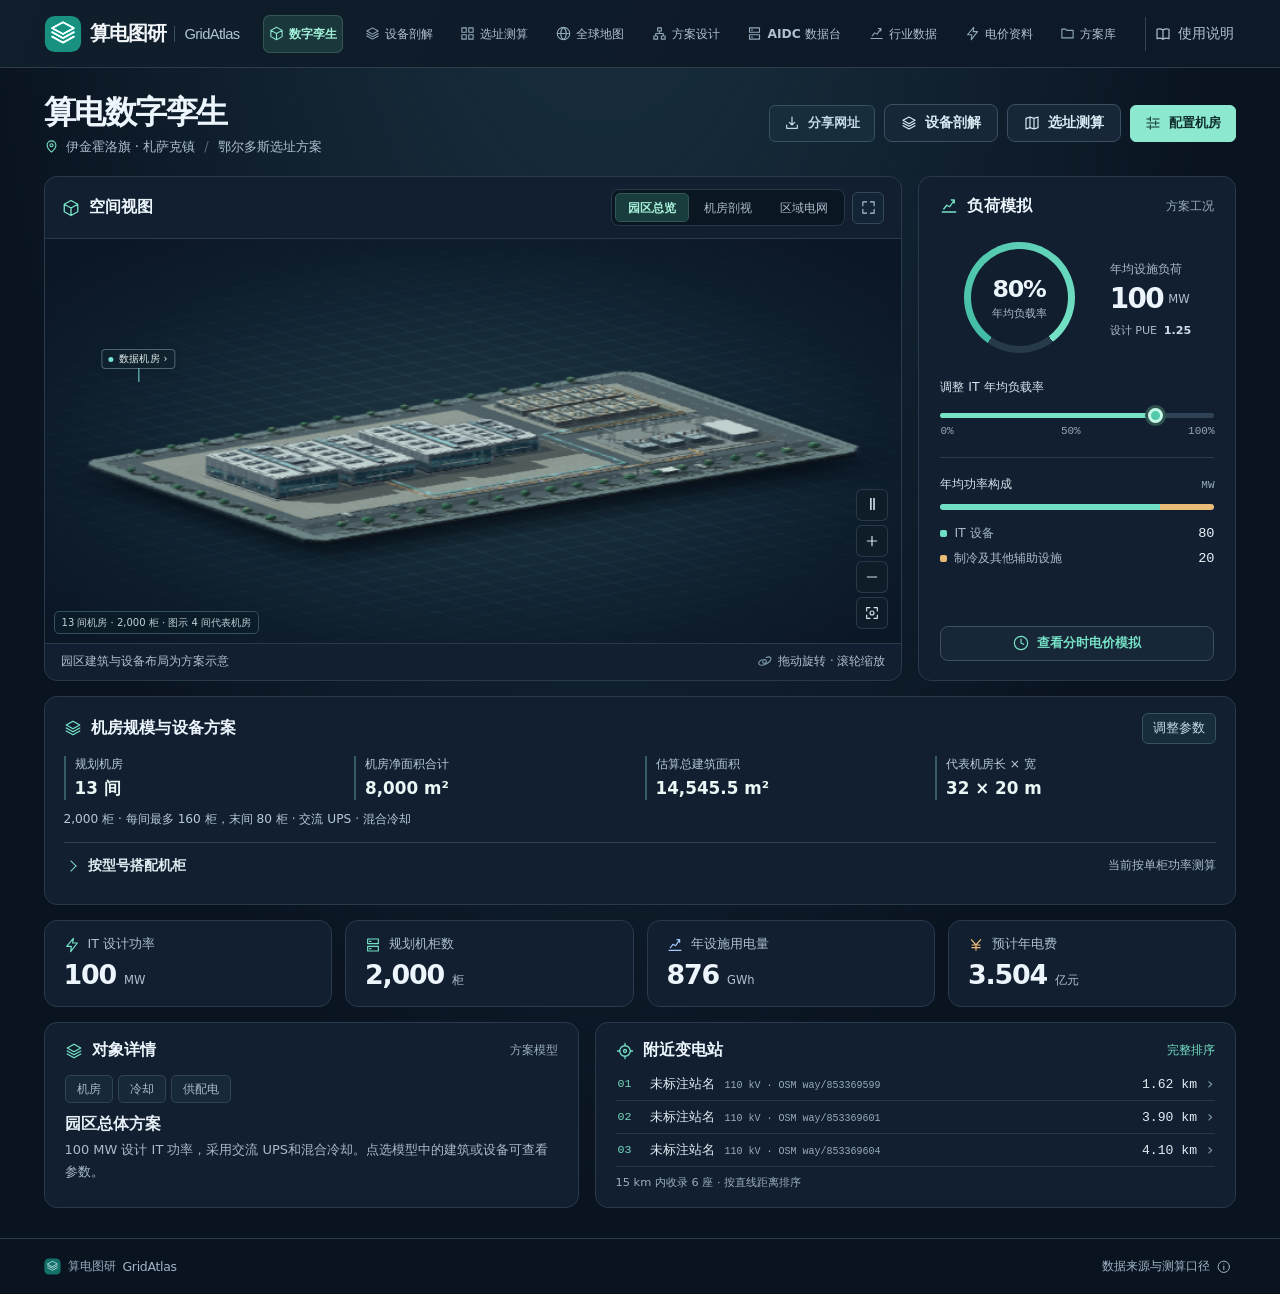
==== index.html @ 4edc86df "Publish GridAtlas 608fba228667" ====
<!doctype html>
<html lang="zh-CN" class="studio-theme twin-theme">
<head>
  <meta charset="utf-8">
  <meta name="viewport" content="width=device-width,initial-scale=1">
  <meta name="theme-color" content="#0b1521">
  <meta name="description" content="在基础设施地图上选择候选场址，建立和比较智算中心的供电、能耗与成本方案。">
  <title>算电图研 · 数据中心数字孪生</title>
  <meta property="og:title" content="算电图研 · 数据中心数字孪生">
  <meta property="og:description" content="点开机房探索机柜、供配电和冷却回路，按 IT 规模与机柜组合规划机房。">
  <meta property="og:type" content="website">
  <meta property="og:url" content="https://jsh1122-js.github.io/gridatlas-studio/">
  <meta property="og:image" content="https://jsh1122-js.github.io/gridatlas-studio/preview.webp">
  <link rel="icon" href="brand.svg" type="image/svg+xml">
  <link rel="stylesheet" href="app.css">
  <link rel="stylesheet" href="map.css">
  <link rel="stylesheet" href="station-view.css">
  <link rel="stylesheet" href="design.css">
  <link rel="stylesheet" href="twin.css">
  <link rel="stylesheet" href="twin-plan.css">
  <link rel="stylesheet" href="studio.css"><link rel="stylesheet" href="equipment/equipment.css"><link rel="stylesheet" href="equipment/fabric.css"><link rel="stylesheet" href="equipment/relations.css"><link rel="stylesheet" href="equipment/inspection.css">
  <script defer src="map-data.js"></script>
  <script defer src="map.js"></script>
  <script defer src="design.js"></script>
  <script defer src="space-plan.js"></script>
  <script defer src="rack-mix.js"></script>
  <script defer src="twin-plan.js"></script>
  <script defer src="aidc/finance.js"></script>
  <script defer src="equipment/study.js"></script>
  <script defer src="io.js"></script>
  <script defer src="station-view.js"></script>
  <script defer src="nearby-data.js"></script>
  <script defer src="nearby-ui.js"></script>
  <script defer src="twin-campus.js"></script>
  <script defer src="twin-territory.js"></script>
  <script defer src="twin.js"></script>
  <script defer src="app.js"></script>
</head>
<body>
  <a href="#main" class="skip">跳到主要内容</a>
  <header class="site-header">
    <div class="head-inner">
      <a class="brand" href="#twin" aria-label="算电图研 数字孪生"><img src="brand.svg" width="38" height="38" alt=""><span>算电图研</span><b lang="en">GridAtlas</b></a>
      <nav aria-label="工作区导航" class="top-nav">
        <a href="#twin" data-route="twin"><i data-i="cube"></i>数字孪生</a><a href="#equipment" data-route="equipment"><i data-i="layers"></i>设备剖解</a><a href="#overview" data-route="overview"><i data-i="overview"></i>选址测算</a><a href="#world" data-route="world"><i data-i="globe"></i>全球地图</a><a href="#design" data-route="design"><i data-i="network"></i>方案设计</a><a href="#aidc" data-route="aidc"><i data-i="server"></i>AIDC 数据台</a><a href="#industry" data-route="industry"><i data-i="energy"></i>行业数据</a><a href="#energy" data-route="energy"><i data-i="bolt"></i>电价资料</a><a href="#library" data-route="library"><i data-i="library"></i>方案库</a>
      </nav>
      <button class="help-btn" type="button" data-action="help" aria-label="使用说明"><i data-i="book"></i><span>使用说明</span></button>
    </div>
  </header>
  <main id="main" class="shell" tabindex="-1">
    <section id="twin" class="page twin-page" aria-labelledby="tw-title" hidden>
      <div class="tw-heading">
        <div><h1 id="tw-title">算电数字孪生</h1><p class="tw-project-line"><i data-i="pin"></i><span id="tw-place"></span><span class="tw-separator">/</span><span id="tw-name"></span></p></div>
        <div class="tw-heading-actions"><button id="tw-share" type="button"><i data-i="export"></i>分享网址</button><a href="#equipment"><i data-i="layers"></i>设备剖解</a><a href="#overview"><i data-i="map"></i>选址测算</a><button type="button" class="tw-accent-btn" id="tp-jump"><i data-i="sliders"></i>配置机房</button></div>
      </div>
      <div class="tw-primary">
        <section class="tw-card tw-visual" aria-label="三维场景">
          <div class="tw-visual-head"><div class="tw-section-title"><i data-i="cube"></i><h2>空间视图</h2></div>
            <div class="tw-scene-actions"><div class="tw-tabs" aria-label="选择三维视图">
              <button type="button" data-twin-mode="campus" aria-pressed="true">园区总览</button>
              <button type="button" data-twin-mode="cutaway" aria-pressed="false">机房剖视</button>
              <button type="button" data-twin-mode="territory" aria-pressed="false">区域电网</button>
            </div>
            <button id="tw-expand" type="button" aria-label="全屏查看场景" title="全屏查看场景" aria-pressed="false"><i data-i="expand"></i></button></div>
          </div>
          <div class="tw-stage">
            <div id="tw-campus" class="tw-viewport"></div><div id="tw-territory" class="tw-viewport" hidden></div>
            <div id="tw-scene-detail" class="tw-scene-detail" hidden><strong id="tw-focus-name"></strong><span id="tw-focus-value"></span><button id="tw-drill" type="button" hidden>进入机房剖视 ›</button></div>
            <div class="tw-camera" aria-label="相机控制">
              <button type="button" id="tw-motion" aria-label="暂停演示动效">Ⅱ</button>
              <button type="button" data-camera="in" aria-label="放大场景" title="放大"><i data-i="plus"></i></button>
              <button type="button" data-camera="out" aria-label="缩小场景" title="缩小"><i data-i="minus"></i></button>
              <button type="button" data-camera="home" aria-label="复位场景视角" title="复位视角"><i data-i="focus"></i></button>
            </div>
          </div>
          <div class="tp-routes" id="tp-routes" hidden><div class="tp-trace-head"><span>追踪回路</span><div class="tp-switches" aria-label="选择回路"></div></div><div id="tp-chain" aria-label="沿回路查看设备"></div></div>
          <div class="tw-stage-foot"><span id="tw-scene-source">园区建筑与设备布局为方案示意</span><span class="tw-drag-hint"><i data-i="orbit"></i>拖动旋转 · 滚轮缩放</span></div>
        </section>
        <aside class="tw-card tw-inspector" aria-labelledby="tw-load-title">
          <div class="tw-aside-head"><div class="tw-section-title"><i data-i="energy"></i><h2 id="tw-load-title">负荷模拟</h2></div><span>方案工况</span></div>
          <div class="tw-gauge-line"><div class="tw-gauge" id="tw-gauge"><div class="tw-gauge-inner"><b id="tw-rate">—</b><span>年均负载率</span></div></div>
            <div class="tw-reading"><span>年均设施负荷</span><div><strong id="tw-average">—</strong><small>MW</small></div><p>设计 PUE <b id="tw-pue">—</b></p></div>
          </div>
          <label class="tw-slider-label" for="tw-load">调整 IT 年均负载率</label>
          <input id="tw-load" class="tw-range" type="range" min="0" max="100" step="0.1" value="80">
          <div class="tw-scale"><span>0%</span><span>50%</span><span>100%</span></div>
          <div class="tw-breakdown"><div class="tw-split-label"><span>年均功率构成</span><span>MW</span></div><div class="tw-split" aria-hidden="true"><i id="tw-it-bar"></i><i id="tw-aux-bar"></i></div>
            <dl><div><dt><i class="tw-key-compute"></i>IT 设备</dt><dd id="tw-it-load">—</dd></div><div><dt><i class="tw-key-plant"></i>制冷及其他辅助设施</dt><dd id="tw-aux-load">—</dd></div></dl>
          </div>
          <a href="#energy" class="tw-electricity-link"><i data-i="clock"></i>查看分时电价模拟</a>
        </aside>
      </div>
      <section class="tw-card tp-planner" id="tp-planner" aria-labelledby="tp-title">
        <div class="tp-head"><div class="tw-section-title"><i data-i="layers"></i><h2 id="tp-title">机房规模与设备方案</h2></div><button id="tp-toggle" type="button" aria-expanded="false" aria-controls="tp-form">调整参数</button></div>
        <div class="tp-sizing" aria-live="polite"><div><span>规划机房</span><b id="tp-halls">—</b></div><div><span>机房净面积合计</span><b id="tp-net">—</b></div><div><span>估算总建筑面积</span><b id="tp-gross">—</b></div><div><span>代表机房长 × 宽</span><b id="tp-dim">—</b></div></div>
        <p class="tp-brief" id="tp-summary"></p>
        <form id="tp-form" hidden><div class="tp-inputs">
          <label>设计 IT 功率（MW）<input name="it" type="number" step="any" required min="0.000001"></label>
          <label>规划单柜功率（kW）<input name="density" type="number" step="any" required min="0.000001"></label>
          <label>机柜参考型号<select name="profile"><option value="gb200">GB200 NVL72</option><option value="gb300">GB300 NVL72</option><option value="pcie">可配置 PCIe 风冷柜</option></select></label>
          <label>供电架构<select name="architecture"></select></label>
          <label>制冷方案<select name="cooling"></select></label>
          <label>每间机房机柜上限（柜）<input name="maxRacksPerHall" type="number" step="1" min="1" required></label>
          <label>单柜机房净面积（m²/柜）<input name="whiteSpaceM2PerRack" type="number" step="any" min="0.000001" required></label>
          <label>机房净面积占建筑面积（%）<input name="whiteSpacePct" type="number" step="any" min="0.000001" max="100" required></label></div>
          <div class="tp-submit"><button type="submit">应用到园区</button><button id="tp-reference" type="button" hidden>套用样机功率和冷却方式</button><span id="tp-feedback" role="status"></span></div>
          <p class="tp-brief">净面积含机柜与机房内通道。建筑面积按净面积占比折算，室外场地另计。机房按 1.6∶1 等面积矩形示意。</p>
        </form>
        <div id="tp-mix"></div>
      </section>
      <section class="tw-summary" aria-label="项目测算指标">
        <div><span><i data-i="bolt"></i>IT 设计功率</span><p><b id="tw-it">—</b><small>MW</small></p></div>
        <div><span><i data-i="server"></i>规划机柜数</span><p><b id="tw-racks">—</b><small>柜</small></p></div>
        <div><span><i data-i="energy"></i>年设施用电量</span><p><b id="tw-energy">—</b><small>GWh</small></p></div>
        <div><span><i data-i="cost"></i>预计年电费</span><p><b id="tw-cost">—</b><small>亿元</small></p></div>
      </section>
      <div class="tw-secondary">
        <section class="tw-card tw-object-card"><div class="tw-aside-head"><div class="tw-section-title"><i data-i="layers"></i><h2>对象详情</h2></div><span id="tw-object-kind">方案模型</span></div>
          <div class="tw-detail-body"><div class="tw-object-tabs"><button type="button" data-object="it">机房</button><button type="button" data-object="cooling">冷却</button><button type="button" data-object="power">供配电</button></div><h3 id="tw-object-name"></h3><p id="tw-object-description"></p><a id="tw-object-link" target="_blank" rel="noopener noreferrer" hidden>查看地图原始记录</a></div>
        </section>
        <section class="tw-card tw-near-card"><div class="tw-aside-head"><div class="tw-section-title"><i data-i="target"></i><h2>附近变电站</h2></div><a href="#overview" id="tw-all-stations">完整排序</a></div><div class="tw-station-list" id="tw-stations"></div><div id="tw-station-status" class="tw-source-note" role="status"></div></section>
      </div>
    </section>
    <section id="equipment" class="page eq-page" hidden aria-labelledby="eq-title">
      <div class="tw-heading"><div><h1 id="eq-title">设备剖解</h1><p class="tw-project-line"><i data-i="cube"></i><span id="eq-project"></span><span class="tw-separator">/</span>参考设备结构</p></div><div class="tw-heading-actions"><a id="eq-return" href="#twin"><i data-i="orbit"></i><span>返回园区</span></a><a href="#aidc"><i data-i="server"></i>方案设备清单</a></div></div>
      <div class="eq-navline"><label for="eq-category-picker">选择设备</label><select id="eq-category-picker"><optgroup label="算力与互联"><option value="rack">算力机柜</option><option value="network">数据布线与交换</option></optgroup><optgroup label="机房与机柜配电"><option value="rowdist">列头柜</option><option value="pdu">机柜 PDU</option><option value="psu">机柜 PSU</option></optgroup><optgroup label="设施供电"><option value="switchgear">GIS 开关柜</option><option value="transformer">配电变压器</option><option value="ups">UPS</option><option value="sst">SST / 800 V</option><option value="hvdc">集中式 HVDC</option></optgroup><optgroup label="热管理"><option value="liquid">冷板液冷</option><option value="air">机房风冷</option><option value="fan">风扇模组</option></optgroup></select><span id="eq-room-context" hidden></span></div>
      <details class="eq-directory"><summary>全部设备</summary><div class="eq-categories" aria-label="设备目录"><div class="eq-cat-group"><small>算力与互联</small><div><button type="button" data-eq-category="rack"><i data-i="server"></i>算力机柜</button><button type="button" data-eq-category="network"><i data-i="network"></i>数据布线与交换</button></div></div><div class="eq-cat-group"><small>机房与机柜配电</small><div><button type="button" data-eq-category="rowdist"><i data-i="bolt"></i>列头柜</button><button type="button" data-eq-category="pdu"><i data-i="bolt"></i>机柜 PDU</button><button type="button" data-eq-category="psu"><i data-i="bolt"></i>机柜 PSU</button></div></div><div class="eq-cat-group"><small>设施供电</small><div><button type="button" data-eq-category="switchgear"><i data-i="network"></i>GIS 开关柜</button><button type="button" data-eq-category="transformer"><i data-i="bolt"></i>配电变压器</button><button type="button" data-eq-category="ups"><i data-i="bolt"></i>UPS</button><button type="button" data-eq-category="sst"><i data-i="network"></i>SST / 800 V</button><button type="button" data-eq-category="hvdc"><i data-i="bolt"></i>集中式 HVDC</button></div></div><div class="eq-cat-group"><small>热管理</small><div><button type="button" data-eq-category="liquid"><i data-i="drop"></i>冷板液冷</button><button type="button" data-eq-category="air"><i data-i="fan"></i>机房风冷</button><button type="button" data-eq-category="fan"><i data-i="fan"></i>风扇模组</button></div></div></div></details>
      <div class="eq-layout">
        <section class="tw-card eq-workbench" aria-label="设备模型"><div class="tw-visual-head"><div class="eq-crumbs" id="eq-crumbs"></div><button id="eq-expand" type="button" aria-label="全屏查看设备"><i data-i="expand"></i></button></div>
          <div class="eq-portbar" id="eq-portbar" hidden><strong>直接连接</strong><div id="eq-port-peers"></div></div>
          <div class="eq-stage" id="eq-stage"><div id="eq-canvas"></div><div class="eq-stage-read"><b id="eq-model-label"></b><span id="eq-stage-caption"></span></div><div class="eq-tools">
            <button id="eq-motion" type="button" aria-label="暂停演示动效"></button><button id="eq-rotate" type="button" aria-label="自动旋转"><i data-i="orbit"></i></button><button id="eq-zoom-in" type="button" aria-label="放大设备"><i data-i="plus"></i></button><button id="eq-zoom-out" type="button" aria-label="缩小设备"><i data-i="minus"></i></button><button id="eq-reset" type="button" aria-label="复位设备视角"><i data-i="focus"></i></button></div></div>
          <div class="eq-under"><label for="eq-explode">拆解程度</label><input id="eq-explode" min="0" max="100" value="0" type="range"><output for="eq-explode" id="eq-explode-value">0%</output><span id="eq-engine"></span></div>
        </section>
        <aside class="tw-card eq-inspector"><div class="tw-section-title"><i data-i="layers"></i><h2>设备检查</h2></div>
          <label id="eq-profile-label" class="eq-form">机柜样机<select id="eq-profile"><option value="gb200">GB200 NVL72 液冷参考柜</option><option value="gb300">GB300 NVL72 液冷参考柜</option><option value="pcie">可配置 PCIe 风冷参考柜</option></select></label>
          <div id="eq-custom" class="eq-pair" hidden><label class="eq-form">每柜服务器<select id="eq-servers"></select></label><label class="eq-form">每台加速卡<select id="eq-cards"></select></label></div>
          <div class="eq-mode" id="eq-modes"></div><h3 id="eq-detail-title"></h3><p id="eq-description"></p>
          <div class="eq-picker" id="eq-objects" aria-label="选择模型部件"></div>
          <div id="eq-drill-controls"><label class="eq-form" id="eq-unit-label"><span id="eq-unit-text">计算托盘</span><select id="eq-unit"></select></label><button type="button" id="eq-drill" class="eq-cta"></button></div>
          <div class="eq-facts" id="eq-facts"></div>
        </aside>
      </div>
      <div id="eq-relations"></div>
      <section id="eq-fabric" class="tw-card" hidden></section>
      <div class="eq-bottom"><section class="tw-card"><div class="tw-section-title"><i data-i="network"></i><h2 id="eq-path-title">柜内通信</h2></div><div id="eq-path" class="eq-path"></div><p id="eq-path-note"></p></section><section class="tw-card"><div class="tw-section-title"><i data-i="book"></i><h2>型号与口径</h2></div><p id="eq-origin"></p><a id="eq-source" target="_blank" rel="noopener noreferrer"></a><p id="eq-project-bom"></p></section></div>
    </section>
    <section id="overview" class="page" hidden>
      <div class="mast">
        <div><h1>算电选址工作台</h1><p>从电力基础设施选址，到智算中心方案测算。</p></div>
        <div class="mast-actions"><button class="btn" data-action="export"><i data-i="export"></i>导出方案</button><button class="btn primary" data-action="new"><i data-i="plus"></i>新建方案</button></div>
      </div>
      <div class="work-grid">
        <section class="card geo-card" aria-labelledby="geo-title">
          <div class="card-title"><div class="section-name"><i class="tile-icon" data-i="map"></i><h2 id="geo-title">基础设施地图</h2></div>
            <div class="map-head-tools"><a class="world-link" href="#world"><i data-i="globe"></i>全球地图</a><div class="layer-wrap"><button id="layer-button" aria-controls="layers" aria-expanded="false" class="small-btn"><i data-i="layers"></i>图层<i class="chev" data-i="chev"></i></button>
            <div id="layers" class="popover" hidden><strong>显示图层</strong><label><input type="checkbox" data-layer="lines" checked>输电线路</label><label><input type="checkbox" data-layer="substations" checked>变电站</label><label><input type="checkbox" data-layer="plants" checked>发电设施</label></div></div></div>
          </div>
          <div class="map-frame">
            <div id="geo-map" aria-label="候选场址与周边电力基础设施地图"></div>
            <iframe id="context-map" title="当前场址全球基础设施地图" hidden></iframe><div id="polar-map" hidden>此坐标超出墨卡托地图可显示的纬度范围。</div><div class="coord-chip"><button type="button" data-action="coordinates" title="输入经纬度定位"><i data-i="target"></i><span id="map-coordinate"></span><i class="chev" data-i="chev"></i></button></div>
            <div class="map-controls"><button type="button" data-map="plus" aria-label="放大地图" title="放大"><i data-i="plus"></i></button><button type="button" data-map="minus" aria-label="缩小地图" title="缩小"><i data-i="minus"></i></button><button type="button" data-map="reset" aria-label="回到当前场址" title="回到当前场址"><i data-i="focus"></i></button></div>
          </div>
          <div class="map-footer"><button class="geo-coordinate-action" data-action="coordinates" hidden>编辑场址坐标</button><div class="legends" aria-label="地图图例"><span><i class="key-line"></i>输电线路</span><span><i class="key-sub"></i>变电站</span><span><i class="key-power"></i>发电设施</span></div><span class="pick-hint"><i data-i="cursor"></i>点击地图选址</span></div>
        </section>
        <section class="card plan-card" aria-labelledby="plan-title">
          <div class="card-title"><div class="section-name"><i class="tile-icon" data-i="sliders"></i><h2 id="plan-title">当前方案</h2></div><span class="save-state" id="save-state"><i></i><span></span></span></div>
          <div class="plan-content">
            <div class="project-title-row"><h3 id="current-name"></h3><button class="icon-btn" data-action="rename" title="修改方案名称" aria-label="修改方案名称"><i data-i="edit"></i></button></div>
            <div class="loc-row"><i data-i="pin"></i><span id="location-name"></span></div>
            <div class="param-divider"></div>
            <div class="param-head"><h4>运行参数</h4><span>可编辑假设</span></div>
            <div id="quick-fields" class="quick-fields"></div>
            <div id="quick-error" class="form-error" role="status"></div>
            <button class="design-jump" data-action="design"><i data-i="network"></i>进入方案设计</button>
          </div>
        </section>
      </div>
      <section id="nearby-section" class="card nearby-card" aria-labelledby="nearby-title">
        <div class="card-title"><div class="section-name"><i class="tile-icon" data-i="target"></i><h2 id="nearby-title">附近变电站</h2></div>
          <div class="nearby-filter-row"><label class="radius-label">电压筛选<select id="nearby-voltage"><option value="0">全部</option><option value="110">≥110 kV</option><option value="220">≥220 kV</option><option value="330">≥330 kV</option><option value="500">≥500 kV</option></select></label><label class="radius-label">搜索半径<select id="nearby-radius"><option value="5">5 km</option><option value="15" selected>15 km</option><option value="30">30 km</option></select></label></div></div>
        <div class="nearby-content"><p id="nearby-state" aria-live="polite"></p><div id="nearby-table"></div><div class="nearby-actions"><button id="nearby-more" class="small-btn" hidden>查看更多</button><button id="nearby-retry" class="small-btn" hidden>重新查询</button></div><p id="nearby-method">按场址至变电站代表点的球面直线距离排序。包含各电压等级及未标电压的已收录站点。接入线路长度与可用容量需另行核实。</p></div>
      </section>
      <section class="metrics" aria-labelledby="metric-title"><div class="metric-head"><h2 id="metric-title">测算概览</h2><span><i data-i="refresh"></i>随方案参数更新</span></div><div id="metrics-grid" class="metrics-grid"></div></section>
    </section>
    <section id="world" class="page frame-page" hidden><iframe title="全球基础设施地图" id="world-frame" allowfullscreen></iframe></section>
    <section id="aidc" class="page frame-page" hidden><iframe title="AIDC 设计与数据工作台" id="aidc-frame" allow="fullscreen; clipboard-write" allowfullscreen></iframe></section>
    <section id="industry" class="page frame-page" hidden><iframe title="电力行业数据库" id="industry-frame"></iframe></section>
    <section id="design" class="page" hidden></section>
    <section id="energy" class="page frame-page" hidden><iframe title="EnergyDC 电价与政策资料" id="energy-frame"></iframe></section>
    <section id="library" class="page" hidden>
      <div class="mast"><div><h1>方案库</h1><p>管理保存在此浏览器的场址和设计参数。</p></div><div class="mast-actions"><button class="btn" data-action="import"><i data-i="import"></i>导入方案</button><button class="btn primary" data-action="new"><i data-i="plus"></i>新建方案</button></div></div>
      <div id="project-list" class="project-list"></div>
    </section>
  </main>
  <dialog id="equipment-inspection" aria-labelledby="eq-title"></dialog>
  <footer class="site-footer"><div><img src="brand.svg" alt="" width="17" height="17"><span>算电图研</span><span class="footer-brand">GridAtlas</span></div><button data-action="sources">数据来源与测算口径<i data-i="info"></i></button></footer>
  <dialog id="dialog"><form id="dialog-form"><div class="dlg-head"><h2 id="dialog-title"></h2><button type="button" class="icon-btn" data-action="close" aria-label="关闭"><i data-i="x"></i></button></div><div id="dialog-body"></div><div class="form-error" id="dialog-error" role="alert"></div><div id="dialog-actions" class="dlg-actions"></div></form></dialog>
  <input id="import-file" type="file" accept=".json,application/json" hidden>
  <div id="toast" role="status" hidden></div>
  <noscript>请启用 JavaScript 以使用交互地图和方案测算。</noscript>
</body>
</html>
---- app.css ----
:root{color-scheme:light;--ink:#17263c;--muted:#586980;--line:#dce3ed;--blue:#345ce9;--bg:#f4f6fa;--font:Inter,"PingFang SC","Microsoft YaHei",system-ui,sans-serif;--mono:"SFMono-Regular",Consolas,"Liberation Mono",monospace;font:16px var(--font);color:var(--ink);background:var(--bg)}
*{box-sizing:border-box}body{margin:0;min-width:290px}button,input,select{font:inherit}button,a{touch-action:manipulation}button{cursor:pointer;color:inherit;background:none;border:0}a{color:var(--blue);text-decoration:none}button:focus-visible,a:focus-visible,input:focus-visible,select:focus-visible{outline:3px solid #6091ff;outline-offset:3px}[hidden]{display:none!important}h1,h2,h3,h4,p{margin:0}svg.ico{display:block;width:1.12rem;height:1.12rem;flex:none;stroke:currentColor;fill:none;stroke-width:1.75;stroke-linecap:round;stroke-linejoin:round}i[data-i]{display:inline-flex;align-items:center;justify-content:center;font-style:normal;flex:none}
.skip{position:fixed;left:8px;top:-70px;z-index:10;padding:10px;background:white}.skip:focus{top:8px}.site-header{background:white;border-bottom:1px solid var(--line)}.head-inner,.shell,.site-footer{max-width:1552px;margin:auto;padding-inline:clamp(20px,3.4vw,62px)}.head-inner{height:70px;display:flex;align-items:center;gap:clamp(20px,3.7vw,62px)}.brand{display:flex;align-items:center;gap:9px;color:var(--ink);white-space:nowrap}.brand img{display:block}.brand span{font-weight:760;font-size:1.22rem;letter-spacing:-.04em}.brand b{color:#64738b;font:540 .92rem Inter,"Helvetica Neue",Arial,sans-serif;letter-spacing:-.04em;padding-left:9px;border-left:1px solid #d5dce6}.top-nav{display:flex;align-self:stretch;align-items:stretch;gap:clamp(12px,1.8vw,31px)}.top-nav a{display:flex;align-items:center;position:relative;gap:6px;font-weight:560;font-size:.9rem;color:#5b687d;white-space:nowrap}.top-nav a[aria-current=page]{color:var(--blue);font-weight:690}.top-nav a[aria-current=page]:after{content:"";height:3px;background:var(--blue);position:absolute;left:0;right:0;bottom:0;border-radius:2px 2px 0 0}.top-nav svg{width:1.01rem;height:1.01rem}.help-btn{margin-left:auto;display:flex;align-items:center;gap:7px;color:var(--muted);font-size:.86rem;white-space:nowrap;padding:8px 0 8px 8px}.shell{padding-top:32px;padding-bottom:30px;min-height:calc(100vh - 130px)}.shell:focus{outline:none}.mast{display:flex;align-items:center;justify-content:space-between;gap:18px;margin-bottom:23px}.mast h1{font-size:clamp(1.7rem,2.4vw,2.25rem);font-weight:730;letter-spacing:-.055em;line-height:1.35;color:#14213a}.mast p{font-size:.92rem;color:var(--muted);line-height:1.6;margin-top:5px}.mast-actions,.dlg-actions{display:flex;gap:10px}.btn,.small-btn,.design-jump{border:1px solid #d6dfeb;background:white;border-radius:8px;font-size:.9rem;font-weight:590;display:inline-flex;align-items:center;justify-content:center;gap:8px;white-space:nowrap;min-height:40px;padding:8px 15px}.btn:hover,.small-btn:hover,.icon-btn:hover{background:#f1f5fb}.primary{background:var(--blue);color:white;border-color:var(--blue);box-shadow:0 2px 5px #365cdd26}.primary:hover{background:#294ed5}
.work-grid{display:grid;grid-template-columns:minmax(0,1.94fr) minmax(280px,1fr);gap:19px;align-items:stretch}.card,.metric-card,.library-item{background:white;border:1px solid var(--line);border-radius:13px;box-shadow:0 2px 6px #1a2e4e05}.geo-card,.plan-card{display:flex;flex-direction:column;min-width:0}.card-title{height:56px;flex:none;display:flex;align-items:center;justify-content:space-between;gap:9px;padding:0 18px;border-bottom:1px solid var(--line)}.section-name,.map-head-tools,.world-link{display:flex;align-items:center;gap:8px}.world-link{font-size:.78rem;margin-right:4px;gap:4px}.world-link svg{width:.9rem;height:.9rem}.tile-icon{color:var(--blue)}.section-name h2,.metric-head h2{font-size:1.065rem;letter-spacing:-.025em;line-height:1.4;font-weight:690}.small-btn{font-size:.8rem;min-height:30px;padding:4px 9px;border-radius:6px;gap:5px}.small-btn svg{width:.94rem;height:.94rem}.chev svg{width:.76rem;height:.76rem}.layer-wrap{position:relative}.popover{position:absolute;right:0;top:calc(100% + 6px);z-index:5;width:150px;padding:11px 12px;border:1px solid var(--line);border-radius:8px;background:white;box-shadow:0 6px 24px #17263c20;font-size:.84rem}.popover strong{display:block;margin-bottom:5px}.popover label{display:flex;align-items:center;gap:7px;min-height:32px;cursor:pointer}.popover input{accent-color:var(--blue)}
.map-frame{position:relative;isolation:isolate;min-height:313px;flex:1;background:#162639}.map-frame #geo-map{position:absolute;inset:0;overflow:hidden}.coord-chip,.map-controls{position:absolute;z-index:2}.coord-chip{top:13px;left:14px}.coord-chip button,.map-controls button{background:#15263aeb;color:#eef6ff;border:1px solid #8497ab6b;box-shadow:0 1px 5px #0003}.coord-chip button{display:flex;align-items:center;gap:7px;border-radius:6px;padding:7px 9px;font:500 .76rem var(--mono)}.coord-chip button>i:first-child{color:#72e7c7}.coord-chip svg,.map-controls svg{width:.94rem;height:.94rem}.map-controls{right:13px;top:50%;transform:translateY(-50%);display:flex;flex-direction:column;align-items:center}.map-controls button{display:grid;place-items:center;width:32px;height:32px}.map-controls button:hover,.coord-chip button:hover{background:#27405d}.map-controls button:first-child{border-radius:6px 6px 0 0}.map-controls button:nth-child(2){border-top:0;border-radius:0 0 6px 6px}.map-controls button:last-child{margin-top:7px;border-radius:6px}.map-footer{display:flex;align-items:center;justify-content:space-between;gap:10px;padding:0 16px;min-height:43px;font-size:.78rem;color:var(--muted)}.legends,.legends span,.pick-hint{display:flex;align-items:center;gap:7px}.legends{gap:15px;flex-wrap:wrap}.key-line{display:block;width:15px;height:2px;background:#c5933f}.key-sub{width:8px;height:8px;background:#ab83df;border-radius:1px}.key-power{width:8px;height:8px;background:#38a98d;border-radius:50%}.pick-hint{gap:4px}.pick-hint svg{width:.86rem;height:.86rem}.save-state{display:flex;align-items:center;gap:5px;color:#41745d;font-size:.75rem;white-space:nowrap}.save-state>i{width:6px;height:6px;border-radius:50%;background:#32a876}.save-state.failed{color:#a24a21}.save-state.failed>i{background:#c67524}.plan-content{padding:16px 19px;display:flex;flex:1;flex-direction:column}.project-title-row{display:flex;align-items:center;gap:7px}.project-title-row h3{font-size:clamp(1.05rem,1.45vw,1.34rem);line-height:1.45;letter-spacing:-.035em;overflow-wrap:anywhere}.icon-btn{display:inline-grid;place-items:center;width:28px;height:28px;border-radius:5px;color:#67788e;flex:none}.icon-btn svg{width:.95rem;height:.95rem}.loc-row{display:flex;align-items:center;gap:5px;margin-top:6px;color:var(--muted);font-size:.82rem}.loc-row svg{width:.92rem;height:.92rem}.param-divider{height:1px;background:#e6ebf1;margin:15px 0 13px}.param-head{display:flex;align-items:center;justify-content:space-between;margin-bottom:9px}.param-head h4{font-size:.86rem}.param-head span{font-size:.76rem;color:#63748c}.quick-fields{display:grid;grid-template-columns:1fr 1fr;gap:12px}.quick-fields label,.dlg-field{display:flex;flex-direction:column;gap:6px;font-size:.82rem;color:#475973}.num-wrap{display:flex;align-items:center;padding-right:9px;border:1px solid #d6deea;background:#f9fafc;border-radius:6px;min-width:0}.num-wrap:focus-within{outline:2px solid #7b9aff}.num-wrap input{width:100%;min-width:0;outline:none;border:0;background:transparent;padding:7px 0 7px 10px;color:var(--ink);font:590 .93rem var(--mono);height:35px;appearance:textfield}.num-wrap input:focus-visible{outline:none}.num-wrap input::-webkit-inner-spin-button{appearance:none}.num-wrap span{color:#607089;font-size:.74rem;white-space:nowrap}.form-error{color:#ab412b;font-size:.8rem;margin-top:6px}.form-error:empty{display:none}.design-jump{width:100%;background:#eef2ff;border:1px solid #dbe3ff;color:#2b50c8;min-height:36px;font-size:.87rem;margin-top:15px}.design-jump:hover{background:#e1e9ff}
.metrics{margin-top:24px}.metric-head{display:flex;align-items:center;justify-content:space-between;margin-bottom:11px}.metric-head span{color:var(--muted);font-size:.78rem;display:flex;align-items:center;gap:6px}.metric-head svg{width:.87rem;height:.87rem}.metrics-grid{display:grid;grid-template-columns:repeat(4,minmax(0,1fr));gap:14px}.metric-card{padding:16px 18px 14px;min-width:0}.metric-label{display:flex;align-items:center;gap:8px;font-size:.86rem;font-weight:560;color:#48596d}.metric-icon{display:inline-grid;place-items:center;width:27px;height:27px;border-radius:7px}.metric-icon svg{width:1rem;height:1rem}.metric-value{display:flex;gap:7px;align-items:baseline;flex-wrap:wrap;margin-top:8px}.metric-value strong{font:640 clamp(1.5rem,2.1vw,2rem) Inter,"Helvetica Neue",Arial,sans-serif;font-variant-numeric:tabular-nums;letter-spacing:-.045em;color:#15253a;line-height:1.2;overflow-wrap:anywhere}.metric-value span,.metric-desc{font-size:.77rem;color:#607089}.metric-desc{margin-top:6px;line-height:1.45}.site-footer{min-height:56px;display:flex;align-items:center;justify-content:space-between;gap:10px;border-top:1px solid var(--line);color:var(--muted);font-size:.78rem}.site-footer>div,.site-footer button{display:flex;align-items:center;gap:7px}.site-footer button{font-size:.78rem;color:var(--muted)}.site-footer svg{width:.85rem;height:.85rem}.footer-brand{letter-spacing:-.025em}.site-footer img{opacity:.75}
.project-list{display:grid;grid-template-columns:repeat(auto-fill,minmax(min(100%,310px),1fr));gap:16px}.library-item{padding:20px;overflow:hidden}.lib-head,.lib-actions{display:flex;justify-content:space-between;align-items:center}.lib-head{color:var(--blue);min-height:27px}.lib-head span{font-size:.77rem}.library-item h2{font-size:1.2rem;margin:10px 0 6px;overflow-wrap:anywhere}.library-item p{font-size:.86rem;color:var(--muted);line-height:1.65}.lib-metrics{display:flex;gap:16px;padding:13px 0;margin:12px 0;border-block:1px solid var(--line);font:550 .88rem var(--mono)}.lib-actions small{font-size:.75rem;color:var(--muted)}.library-item .small-btn{color:var(--blue)}.frame-page iframe{border:1px solid var(--line);border-radius:12px;width:100%;height:calc(100dvh - 125px);min-height:560px;background:#fff;display:block}.shell:has(.frame-page:not([hidden])){padding-top:14px;padding-bottom:14px}
dialog{max-width:min(460px,calc(100vw - 28px));width:450px;border:1px solid var(--line);border-radius:13px;margin:auto;color:var(--ink);padding:23px;background:white;box-shadow:0 18px 70px #17263c2b}dialog::backdrop{background:#101d32a0}.dlg-head{display:flex;align-items:center;justify-content:space-between;gap:10px;margin-bottom:15px}.dlg-head h2{font-size:1.2rem}.dlg-actions{margin-top:18px;justify-content:flex-end}.dlg-field{margin-top:12px;font-size:.87rem}.dlg-field input{padding:9px 10px;border:1px solid #cbd5e3;border-radius:7px;color:var(--ink);width:100%}.dialog-note,.help-text{font-size:.89rem;line-height:1.75;color:#4c5e75}.help-text p+p{margin-top:12px}.help-text a{text-decoration:underline}.option-row{display:flex;align-items:center;gap:12px;margin-top:10px;padding:13px;border:1px solid var(--line);border-radius:7px;text-align:left;width:100%}.option-row:hover{background:#f3f6ff}.option-row>i{color:var(--blue)}.option-row span{display:block}.option-row b{font-size:.92rem}.option-row small{display:block;color:var(--muted);font-size:.79rem;margin-top:3px}#toast{position:fixed;bottom:20px;left:50%;transform:translateX(-50%);background:#1a2d45;color:white;border-radius:7px;padding:10px 16px;text-align:center;z-index:9;font-size:.88rem;max-width:90vw}
@media(min-width:1450px){.map-frame{min-height:365px}.plan-content{padding:22px 25px}.param-divider{margin:21px 0 16px}.plan-content .design-jump{margin-top:auto}.quick-fields{gap:16px}}
@media(max-width:1090px){.head-inner{gap:22px}.brand b{display:none}.work-grid{gap:13px;grid-template-columns:minmax(0,1.55fr) minmax(268px,1fr)}.card-title{padding-inline:14px}.plan-content{padding-inline:14px}.pick-hint{display:none}.metric-card{padding:13px}}
@media(max-width:840px){.head-inner{height:auto;display:grid;grid-template-columns:1fr auto;gap:0}.brand{min-height:51px}.brand img{height:30px;width:30px}.brand b{display:block}.brand span{font-size:1.08rem}.help-btn{grid-area:1/2}.top-nav{grid-row:2;grid-column:1/-1;justify-content:space-between;min-height:42px;gap:13px;overflow:auto;scrollbar-width:thin}.top-nav a{padding:0 4px;font-size:.85rem}.frame-page iframe{height:calc(100dvh - 125px);min-height:440px}}
@media(max-width:700px){.head-inner,.shell,.site-footer{padding-inline:15px}.shell{padding-top:20px}.mast{flex-wrap:wrap;gap:12px;margin-bottom:15px}.mast h1{font-size:1.65rem}.mast p{font-size:.85rem}.mast-actions .btn{font-size:.82rem;min-height:34px;padding:6px 11px}.work-grid{grid-template-columns:1fr}.map-frame{min-height:310px}.map-footer{min-height:40px}.pick-hint{display:flex}.plan-content{padding:15px}.metrics-grid{grid-template-columns:repeat(2,minmax(0,1fr));gap:9px}.metrics{margin-top:19px}.site-footer{min-height:55px}.map-controls button{width:35px;height:35px}.shell:has(.frame-page:not([hidden])){padding:0}.frame-page iframe{border-radius:0}.top-nav a i{display:none}}
@media(max-width:480px){.top-nav{gap:8px}.top-nav a{font-size:.8rem;padding-inline:1px}.map-frame{min-height:285px}.map-footer{padding-inline:10px}.pick-hint{display:none}.legends{gap:12px}.metric-card{padding:12px}.metric-label{font-size:.79rem}.metric-value strong{font-size:1.55rem}.map-controls{right:8px}.coord-chip{left:8px;top:8px}.site-footer .footer-brand{display:none}}
#context-map,#polar-map{position:absolute;inset:0;width:100%;height:100%;border:none}#polar-map{display:grid;place-items:center;padding:20px;color:#dfebff}.world-context .map-controls,.world-context .coord-chip,.world-context .legends,.world-context .layer-wrap{display:none}.world-context .pick-hint{display:flex}.geo-coordinate-action{font-size:.81rem;color:var(--blue);padding:5px 0}
@media(max-width:480px){.top-nav{gap:0}.top-nav a{font-size:.76rem;padding:0 1px}}
.nearby-card{margin-top:20px;min-width:0}.nearby-card .card-title{height:54px}.radius-label{display:flex;align-items:center;gap:8px;font-size:.81rem;color:var(--muted)}.radius-label select{padding:5px 24px 5px 8px;border:1px solid #d4deeb;border-radius:6px;background:#f9fafc;color:var(--ink);font:550 .85rem var(--mono)}.nearby-content{padding:12px 18px 14px}.nearby-content p{color:var(--muted);font-size:.8rem;line-height:1.65}.nearby-content #nearby-state{margin-bottom:7px}.nearby-content #nearby-method{font-size:.77rem;margin-top:10px}.nearby-content table{width:100%;border-collapse:collapse;text-align:left;font-size:.86rem}.nearby-content th{font-size:.78rem;background:#f5f7fb;color:#5d6e84;font-weight:550}.nearby-content td,.nearby-content th{padding:8px 11px;border-bottom:1px solid #e7ecf3}.nearby-content td:first-child span{display:grid;place-items:center;width:24px;height:24px;font:600 .76rem var(--mono);border-radius:6px;background:#edf2ff;color:#375cd5}.nearby-content td small{display:block;color:#62738a;font:400 .72rem/1.4 var(--mono);margin-top:3px}.nearby-content td b{font-weight:590}.near-distance{font:640 .91rem var(--mono);white-space:nowrap}.nearby-content td a{text-decoration:underline;text-underline-offset:2px;color:#3457c6}.nearby-actions{display:flex;gap:8px}.nearby-actions button{margin-top:10px}
@media(max-width:650px){.nearby-content{padding:10px}.nearby-content td,.nearby-content th{padding:7px 4px;font-size:.76rem}.nearby-content td small{font-size:.64rem}.nearby-content td:last-child small{display:none}.nearby-content td:first-child span{width:22px;height:22px}.radius-label{font-size:.75rem}.nearby-content #nearby-method{font-size:.72rem}}
.station-focus{color:#3057cd;padding:2px 0;font-size:inherit;font-weight:600;margin-right:10px}.station-focus:hover{text-decoration:underline}.nearby-content td:last-child a{color:#64758b;font-size:.75rem}@media(max-width:650px){.station-focus{margin-right:5px}.nearby-content td:last-child a{font-size:.68rem}}
.nearby-filter-row{display:flex;align-items:center;gap:12px}.nearby-content .near-filter-count{margin-bottom:6px;color:#495c75}@media(max-width:700px){.nearby-card .card-title{height:auto;min-height:52px;flex-wrap:wrap;padding-block:10px;gap:8px}.nearby-filter-row{flex-wrap:wrap;gap:8px}.nearby-filter-row select{padding-right:6px}}
---- map.css ----
.grid-geo{position:relative;isolation:isolate;overflow:hidden;background:#152634;color:#d5e8e8;font-family:Inter,"PingFang SC","Microsoft YaHei",sans-serif}
.grid-geo .geo-surface{display:block;width:100%;height:100%;cursor:crosshair;touch-action:none;outline-offset:-3px}
.grid-geo .geo-surface.dragging{cursor:grabbing}
.grid-geo .geo-scale{position:absolute;z-index:1;bottom:10px;left:13px;display:flex;gap:0;flex-direction:column;align-items:center;color:#d8e8ed;font:11px/1.15 "SFMono-Regular",Consolas,monospace;text-shadow:0 1px 3px #000;pointer-events:none}
.grid-geo .geo-scale-line{height:5px;border:1px solid #cfdfeb;border-top:0;filter:drop-shadow(0 1px 1px #0d1721);margin-top:2px}
.grid-geo .geo-credits{position:absolute;z-index:3;right:8px;bottom:7px;color:#d1e2e8;background:#101f2ee8;border:1px solid #52718680;border-radius:4px;line-height:1.35;font-size:11px}
.grid-geo .geo-credits summary{padding:3px 6px;cursor:pointer;list-style:none}
.grid-geo .geo-credits summary::-webkit-details-marker{display:none}
.grid-geo .geo-credits summary::before{content:"ⓘ";font-size:12px;margin-right:4px}
.grid-geo .geo-credits[open]{max-width:min(300px,calc(100% - 20px));padding:2px;box-shadow:0 5px 18px #0006}
.grid-geo .geo-credit-body{padding:4px 6px 6px;font-size:12px;line-height:1.65}
.grid-geo .geo-credit-body p{margin:0 0 3px}
.grid-geo .geo-credit-body a,.grid-geo .geo-outside a{color:#9ae4d6;text-decoration:underline;text-underline-offset:2px}
.grid-geo .geo-outside{position:absolute;left:50%;bottom:27%;transform:translateX(-50%);text-align:center;background:#102233e8;padding:7px 12px;border:1px solid #5874868c;border-radius:6px;color:#dae8ed;font-size:12px;line-height:1.65;max-width:90%;width:max-content}
.grid-geo .geo-outside[hidden]{display:none}
@media(max-width:420px){.grid-geo .geo-scale{left:8px;bottom:8px}.grid-geo .geo-credits{right:5px;bottom:5px}}
---- station-view.css ----
dialog.station-dialog{border:1px solid #d8e1e9;background:white;color:#1c2c40;max-width:min(750px,calc(100vw - 22px));width:750px;max-height:90dvh;overflow:auto;border-radius:12px;padding:17px 19px;box-shadow:0 18px 65px #10203955}.station-dialog::backdrop{background:#0d2138a6}.station-heading,.station-actions,.station-legend{display:flex;align-items:center;justify-content:space-between;gap:10px}.station-heading h2{font-size:1.12rem;line-height:1.5;margin:0;overflow-wrap:anywhere}.station-dialog button,.station-dialog a{color:#32558b;font:inherit;font-size:.85rem}.station-dialog button{border:1px solid #d1dce7;border-radius:5px;background:#fff;padding:6px 10px;cursor:pointer;white-space:nowrap}.station-caption{color:#556a83;font-size:.86rem;margin:7px 0 10px}.station-area{height:clamp(245px,47dvh,410px);position:relative;border-radius:7px;overflow:hidden;background:#182b3b}.station-area .station-local,.station-area iframe{width:100%;height:100%;border:0}.station-legend{justify-content:flex-start;flex-wrap:wrap;margin:8px 0 13px;font-size:.76rem;color:#455a70}.station-legend span{display:inline-flex;align-items:center;gap:5px}.station-legend span:before{content:"";height:9px;width:9px;border-radius:50%;background:#35b399;border:1px solid #298b76}.station-legend span:last-child:before{background:#ad8ada;border-color:#8261b3;border-radius:1px}.station-actions{flex-wrap:wrap;justify-content:flex-start}.station-actions a{margin-left:auto;text-decoration:underline}@media(max-width:450px){dialog.station-dialog{padding:12px}.station-actions{gap:4px}.station-actions button{padding:5px 7px}.station-legend{gap:3px 10px}}
---- design.css ----
.gd-workbench {
  --gd-ink: #14233b;
  --gd-muted: #637389;
  --gd-soft: #eef2f7;
  --gd-rule: #dde4ed;
  --gd-accent: #3058ef;
  box-sizing: border-box;
  color: var(--gd-ink);
  font-family: "Inter", "PingFang SC", "Microsoft YaHei", system-ui, sans-serif;
  font-size: 14px;
  width: 100%;
  max-width: 1600px;
  margin-inline: auto;
}
.gd-workbench *, .gd-workbench *::before, .gd-workbench *::after { box-sizing: border-box; }
.gd-heading, .gd-cardhead, .gd-diagram-heading, .gd-legend { display: flex; align-items: center; justify-content: space-between; gap: 12px; }
.gd-heading { flex-wrap: wrap; margin: 0 0 21px; }
.gd-workbench h1, .gd-workbench h2, .gd-workbench p, .gd-workbench dl { margin: 0; }
.gd-workbench h1 { font-size: clamp(23px, 2.1vw, 32px); line-height: 1.35; font-weight: 680; letter-spacing: -.055em; }
.gd-heading p { margin-top: 5px; color: var(--gd-muted); line-height: 1.5; font-size: 13px; }
.gd-location { display: flex; min-width: 0; align-items: center; gap: 8px; color: #485c74; font-size: 12px; overflow-wrap: anywhere; }
.gd-location i { width: 11px; height: 11px; border: 1.6px solid var(--gd-accent); border-radius: 50% 50% 50% 0; transform: rotate(-45deg); margin-top: -3px; flex: none; position: relative; }
.gd-location i::after { content: ''; position: absolute; width: 3px; height: 3px; border-radius: 50%; background: var(--gd-accent); top: 2.4px; left: 2.4px; }
.gd-metrics, .gd-card { background: #fff; border: 1px solid var(--gd-rule); border-radius: 12px; }
.gd-metrics { display: grid; grid-template-columns: repeat(4, minmax(0, 1fr)); margin-bottom: 16px; padding: 19px 0; }
.gd-metric { min-width: 0; padding: 0 clamp(14px, 1.7vw, 27px); border-right: 1px solid var(--gd-rule); }
.gd-metric:last-child { border-right: none; }
.gd-metric > span, .gd-note, .gd-diagram-heading > :last-child { color: var(--gd-muted); font-size: 12px; }
.gd-metric strong { display: flex; flex-wrap: wrap; align-items: baseline; gap: 6px; overflow-wrap: anywhere; margin-top: 6px; line-height: 1.18; }
.gd-metric b, .gd-energy-total > span { font-family: "Inter", "Helvetica Neue", Arial, sans-serif; font-weight: 650; font-variant-numeric: tabular-nums; letter-spacing: -.045em; font-size: clamp(26px, 2.5vw, 39px); }
.gd-metric:first-child b { color: var(--gd-accent); }
.gd-metric small, .gd-energy-total small { color: var(--gd-muted); font-size: 12px; font-weight: 500; }
.gd-columns { display: grid; grid-template-columns: minmax(0, .88fr) minmax(0, 1.12fr); gap: 16px; }
.gd-card { min-width: 0; padding: clamp(16px, 1.6vw, 24px); }
.gd-cardhead { align-items: center; min-height: 28px; margin-bottom: 18px; }
.gd-workbench h2 { font-size: 16px; line-height: 1.35; font-weight: 650; }
.gd-fields, .gd-selectors { display: grid; grid-template-columns: repeat(2, minmax(0, 1fr)); gap: 15px 16px; }
.gd-selectors { border-top: 1px solid var(--gd-rule); padding-top: 15px; margin-top: 17px; }
.gd-field { display: grid; gap: 7px; min-width: 0; margin: 0; font-size: 12px; font-weight: 520; color: #465972; }
.gd-input { min-width: 0; display: flex; align-items: center; gap: 4px; padding: 0 10px; min-height: 38px; height: 38px; }
.gd-input, .gd-field select { border: 1px solid #d7dfeb; border-radius: 6px; background: #fff; }
.gd-input input { width: 0; flex: 1; min-width: 0; height: 100%; padding: 0; color: var(--gd-ink); font: 550 14px "Inter", Arial, sans-serif; outline: 0; border: 0; background: transparent; border-radius: 0; appearance: textfield; -moz-appearance: textfield; }
.gd-input input::-webkit-outer-spin-button, .gd-input input::-webkit-inner-spin-button { -webkit-appearance: none; margin: 0; }
.gd-input > span { font-size: 11px; color: #697b91; white-space: nowrap; font-weight: 400; }
.gd-input:focus-within, .gd-field select:focus-visible { outline: 2px solid #b8c9ff; outline-offset: 1px; border-color: #5c7cf1; }
.gd-field select { width: 100%; padding: 0 7px; height: 37px; color: var(--gd-ink); font: inherit; font-weight: 500; }
.gd-input:has([aria-invalid="true"]) { border-color: #cc5262; }
.gd-error { margin-top: 9px; color: #a12c3b; font-size: 12px; }
.gd-workbench [hidden] { display: none !important; }
.gd-tabs { display: flex; align-items: center; gap: 2px; padding: 3px; background: #eff2f7; border-radius: 6px; }
.gd-tabs button { color: #617189; line-height: 1.5; background: transparent; border: 0; padding: 3px 9px; border-radius: 4px; cursor: pointer; font: 550 12px / 1.5 inherit; font-family: inherit; font-size: 12px; }
.gd-tabs button[aria-pressed="true"] { color: #254aca; background: #fff; box-shadow: 0 1px 3px #263c6a19; }
.gd-tabs button:focus-visible { outline: 2px solid #7290f7; }
.gd-blueprint { background-color: #142641; background-image: radial-gradient(#becfea2d .9px, transparent .9px); background-size: 13px 13px; color: #f1f6ff; border-radius: 8px; overflow: hidden; }
.gd-diagram-heading { padding: 16px 17px 0; }
.gd-diagram-heading > :first-child { font-weight: 600; font-size: 14px; }
.gd-diagram-heading > :last-child { color: #b3c6e0; font-size: 11px; }
.gd-blueprint canvas { display: block; width: 100%; height: 156px; }
.gd-details { display: grid; grid-template-columns: repeat(3,minmax(0,1fr)); gap: 7px 10px; padding-top: 20px; }
.gd-details dt { color: var(--gd-muted); font-size: 12px; }
.gd-details dd { color: var(--gd-ink); margin: 7px 0 0; font-size: 12px; font-weight: 500; overflow-wrap: anywhere; }
.gd-details dd span { font-size: 19px; letter-spacing: -.04em; font-variant-numeric: tabular-nums; }
.gd-lower { margin-top: 16px; }
.gd-lower .gd-cardhead { margin-bottom: 12px; }
.gd-energy-total { display: flex; align-items: baseline; gap: 7px; }
.gd-energy-total > span { font-size: 26px; }
.gd-meter { margin: 11px 0; height: 6px; width: 100%; overflow: hidden; border-radius: 6px; background: #dde5ee; }
.gd-meter i { display: block; width: 0; height: 100%; background: #168478; }
.gd-legend { flex-wrap: wrap; justify-content: flex-start; gap: 5px 16px; color: var(--gd-muted); font-size: 11px; }
.gd-legend span { display: inline-flex; align-items: center; }
.gd-legend i { width: 7px; height: 7px; margin-right: 5px; background: #168478; border-radius: 2px; }
.gd-legend span + span i { background: #d6dfeb; }
.gd-legend b { margin-left: 4px; font-weight: 600; }
.gd-method p { color: #53657d; font-size: 12px; line-height: 1.8; }
.gd-method p + p { margin-top: 5px; }
@media(max-width: 960px) {
  .gd-columns { grid-template-columns: 1fr 1fr; gap: 12px; }
  .gd-fields, .gd-selectors { gap: 11px 9px; }
  .gd-metrics { margin-bottom: 12px; }
  .gd-details { grid-template-columns: 1fr; gap: 6px; padding-top: 12px; }
  .gd-details > div { display: flex; justify-content: space-between; align-items: baseline; gap: 6px; }
  .gd-details dd { margin: 0; }
  .gd-details dd span { font-size: 15px; }
}
@media(max-width: 720px) {
  .gd-heading { margin-bottom: 15px; gap: 9px; }
  .gd-columns { grid-template-columns: minmax(0,1fr); }
  .gd-metrics { grid-template-columns: repeat(2, minmax(0,1fr)); padding: 0; }
  .gd-metric { padding: 12px 14px; }
  .gd-metric:nth-child(2) { border-right: 0; }
  .gd-metric:nth-child(-n+2) { border-bottom: 1px solid var(--gd-rule); }
  .gd-metric b { font-size: 26px; }
  .gd-cardhead { margin-bottom: 13px; }
  .gd-lower { margin-top: 12px; }
}
---- twin.css ----
.twin-theme {
  --tw-bg: #0a1421;
  --tw-card: #111f30;
  --tw-line: #293a4c;
  --tw-text: #edf5fc;
  --tw-muted: #a9bacb;
  --tw-mint: #76e2c6;
  background: var(--tw-bg);
}
.twin-theme body {background: radial-gradient(ellipse at 47% -30%,#1c3545,transparent 66%),var(--tw-bg);color:var(--tw-text)}
.twin-theme .site-header {background:#0d1926;border-color:#273646}
.twin-theme .brand {color:#f3f6f9}
.twin-theme .brand b {color:#9db1c3;border-color:#395065}
.twin-theme .top-nav a,.twin-theme .help-btn {color:#acbccc}
.twin-theme .top-nav a[aria-current=page] {color:var(--tw-mint)}
.twin-theme .top-nav a[aria-current=page]:after {background:var(--tw-mint)}
.twin-theme .top-nav a:hover,.twin-theme .help-btn:hover {color:white}
.twin-theme .site-footer {color:#97aabd;border-color:var(--tw-line)}
.twin-theme .site-footer button,.twin-theme .site-footer .footer-brand {color:#a1b5c7}
.twin-theme .shell {padding-top:23px}
.twin-theme :is(a,button,input):focus-visible {outline:2px solid #7ef4de;outline-offset:3px}
.twin-theme dialog {color:var(--ink)}
.twin-page {--tw-gold:#eabb77;font-variant-numeric:tabular-nums}
.tw-heading,.tw-heading-actions,.tw-visual-head,.tw-section-title,.tw-aside-head,.tw-scale,.tw-split-label,.tw-breakdown dl>div,.tw-stage-foot,.tw-gauge-line,.tw-object-tabs,.tw-reading div {display:flex;align-items:center}
.tw-heading {justify-content:space-between;gap:16px;margin-bottom:20px}
.tw-heading h1 {font-size:clamp(1.65rem,2.48vw,2.45rem);font-weight:700;letter-spacing:-.045em;line-height:1.38}
.tw-project-line {display:flex;align-items:center;flex-wrap:wrap;gap:7px;margin-top:3px;color:#adbfce;font-size:.83rem}
.tw-project-line i {color:var(--tw-mint)}
.tw-project-line svg {width:15px;height:15px}
.tw-separator {margin:0 2px;color:#536779}
.tw-heading-actions {gap:9px}
.tw-heading-actions a,.tw-electricity-link {display:inline-flex;align-items:center;justify-content:center;gap:8px;padding:9px 16px;border:1px solid #3b5062;border-radius:8px;color:#daebf5;background:#172738;font-size:.86rem;font-weight:620;white-space:nowrap;min-height:38px}
.tw-heading-actions a:hover,.tw-electricity-link:hover {background:#234052}
.tw-heading-actions .tw-accent-btn {background:#85e3c9;color:#0c2d2b;border-color:#85e3c9}
.tw-heading-actions .tw-accent-btn:hover {background:#a1efd9}
.tw-heading-actions svg,.tw-electricity-link svg {width:16px;height:16px}
.tw-primary,.tw-secondary {display:grid;align-items:stretch;gap:16px}
.tw-primary {grid-template-columns:minmax(0,2.7fr) minmax(270px,1fr)}
.tw-card,.tw-summary>div {min-width:0;background:var(--tw-card);border:1px solid var(--tw-line);border-radius:13px}
.tw-visual {overflow:hidden;display:flex;flex-direction:column}
.tw-visual-head,.tw-aside-head {justify-content:space-between;gap:12px}
.tw-visual-head {padding:12px 17px;min-height:54px;border-bottom:1px solid var(--tw-line)}
.tw-section-title {gap:9px;white-space:nowrap}
.tw-section-title>i {color:var(--tw-mint)}
.tw-section-title svg {width:18px;height:18px}
.tw-section-title h2 {font-size:1rem;font-weight:640;letter-spacing:.015em}
.tw-tabs {display:inline-flex;align-items:center;padding:3px;gap:2px;border-radius:8px;background:#0b1623;border:1px solid #273849}
.tw-tabs button,.tw-object-tabs button {font-size:.78rem;white-space:nowrap;border:1px solid transparent;line-height:1.25;border-radius:5px;color:#a9baca;padding:6px 12px}
.tw-tabs button:hover,.tw-object-tabs button:hover {color:white;background:#223747}
.tw-tabs button[aria-pressed=true],.tw-object-tabs button[aria-pressed=true] {color:#a7f0d9;border-color:#315852;background:#193d3d;font-weight:650}
.tw-stage {position:relative;isolation:isolate;flex:auto;height:clamp(368px,31.5vw,535px);min-height:330px;background:#0c1726;overflow:hidden}
.tw-viewport {position:absolute;inset:0;overflow:hidden}
.tw-stage canvas {display:block}
.tw-camera {z-index:3;position:absolute;right:13px;bottom:14px;display:grid;gap:4px}
.tw-camera button {display:grid;place-items:center;width:32px;height:32px;color:#d4e5ef;border:1px solid #4b61736e;border-radius:6px;background:#101e2aeb}
.tw-camera button:hover {background:#254356;color:var(--tw-mint)}
.tw-camera svg {width:16px;height:16px}
.tw-stage-foot {padding:9px 16px;min-height:37px;border-top:1px solid var(--tw-line);justify-content:space-between;gap:12px;color:#afc0cf;font-size:.73rem}
.tw-drag-hint {display:inline-flex;align-items:center;gap:6px;white-space:nowrap}
.tw-drag-hint svg {width:15px;height:15px;color:#7e98ac}
.tw-inspector {display:flex;flex-direction:column;padding:19px 21px;gap:0}
.tw-aside-head>span,.tw-aside-head>a {font-size:.73rem;color:#9cafa3}
.tw-aside-head>span {color:#99adbc}
.tw-aside-head>a,.tw-source-note button,.tw-detail-body>a {color:var(--tw-mint)}
.tw-gauge-line {justify-content:space-evenly;gap:12px;padding:clamp(17px,2vw,32px) 0}
.tw-gauge {--rate:80%;display:grid;place-items:center;flex:0 1 111px;min-width:76px;aspect-ratio:1;border-radius:50%;background:conic-gradient(from 215deg,#41bba4 0,var(--tw-mint) var(--rate),#263a49 var(--rate),#263a49 100%);position:relative}
.tw-gauge-inner {display:flex;position:absolute;inset:7px;align-items:center;justify-content:center;flex-direction:column;background:#101e2d;border-radius:50%}
.tw-gauge-inner b {font:650 clamp(1.2rem,1.85vw,1.76rem)/1.2 var(--font);letter-spacing:-.055em}
.tw-gauge-inner span {color:var(--tw-muted);font-size:.66rem;margin-top:3px}
.tw-reading>span,.tw-slider-label,.tw-split-label,.tw-breakdown dt,.tw-reading p,.tw-scale {color:var(--tw-muted);font-size:.78rem}
.tw-reading div {gap:5px;margin:4px 0 7px}
.tw-reading div strong {font-size:clamp(1.45rem,2.18vw,2.2rem);letter-spacing:-.055em;overflow-wrap:anywhere;line-height:1.2}
.tw-reading small,.tw-summary small {font-size:.72rem;color:#b2c1cf}
.tw-reading p {font-size:.7rem}
.tw-reading p b {font-weight:600;color:#cedce8;margin-left:3px}
.tw-slider-label {color:#d8e5ee}
.tw-range {--rate:80%;appearance:none;width:100%;height:5px;border:0;border-radius:8px;margin:17px 0 7px;background:linear-gradient(to right,var(--tw-mint) 0 var(--rate),#304255 var(--rate) 100%);cursor:pointer}
.tw-range::-webkit-slider-thumb {appearance:none;width:15px;height:15px;border:3px solid #c3f8e7;border-radius:50%;background:#53c8ac;box-shadow:0 0 0 3px #30534f}
.tw-range::-moz-range-thumb {width:10px;height:10px;border:3px solid #c3f8e7;border-radius:50%;background:#53c8ac}
.tw-scale,.tw-split-label,.tw-breakdown dl>div {justify-content:space-between}
.tw-scale {font:11px var(--mono);color:#91a5b7}
.tw-breakdown {border-top:1px solid var(--tw-line);margin-top:clamp(13px,1.6vw,24px);padding-top:clamp(13px,1.4vw,22px)}
.tw-split-label {color:#d6e2eb}
.tw-split-label span:last-child {color:#98acbc;font:11px var(--mono)}
.tw-split {display:flex;overflow:hidden;height:6px;border-radius:4px;background:#283848;margin:11px 0}
.tw-split i {display:block;height:100%}
#tw-it-bar,.tw-key-compute {background:#70dec4}
#tw-aux-bar,.tw-key-plant {background:var(--tw-gold)}
.tw-breakdown dl {margin:0}
.tw-breakdown dl>div {padding:4px 0;gap:10px}
.tw-breakdown dt {display:flex;align-items:center;gap:7px}
.tw-breakdown dt i {display:block;width:7px;height:7px;border-radius:2px}
.tw-breakdown dd {margin:0;color:#ecf4fa;font:500 .85rem var(--mono)}
.tw-electricity-link {margin-top:auto;align-self:stretch;padding:8px 10px;min-height:34px;color:var(--tw-mint);font-size:.79rem}
.tw-breakdown {margin-bottom:12px}
.tw-summary {display:grid;grid-template-columns:repeat(4,minmax(0,1fr));gap:13px;margin:15px 0}
.tw-summary>div {padding:15px 19px}
.tw-summary>div>span {display:flex;align-items:center;gap:8px;font-size:.79rem;color:#acbfcd}
.tw-summary svg {color:var(--tw-mint);width:16px;height:16px}
.tw-summary>div:nth-child(3) svg {color:#a5c9fa}
.tw-summary>div:nth-child(4) svg {color:var(--tw-gold)}
.tw-summary p {display:flex;align-items:baseline;gap:8px;margin-top:6px}
.tw-summary b {font:620 clamp(1.4rem,2.1vw,2.2rem)/1.18 var(--font);letter-spacing:-.045em;overflow-wrap:anywhere}
.tw-secondary {grid-template-columns:1fr 1.2fr}
.tw-secondary .tw-card {padding:17px 20px}
.tw-object-tabs {gap:5px;margin:14px 0 11px}
.tw-object-tabs button {border-color:#304356;background:#172839;padding:5px 11px}
.tw-detail-body h3 {font-size:.98rem;color:#e8f1f8}
.tw-detail-body p,.tw-detail-body>a {font-size:.81rem;line-height:1.7;margin:4px 0}
.tw-detail-body p {color:var(--tw-muted)}
.tw-station-list {margin-top:7px}
.tw-station-list button {width:100%;display:flex;align-items:center;gap:10px;text-align:left;padding:6px 2px;border-bottom:1px solid #263848;color:#e1ebf3;line-height:1.25}
.tw-station-list button:hover,.tw-station-list button[aria-pressed=true] {background:#1a3040}
.tw-station-list .tw-rank {flex:0 0 22px;color:#75d6bc;font:.73rem var(--mono)}
.tw-station-text {display:flex;align-items:baseline;flex-wrap:wrap;gap:4px 10px;flex:1;min-width:0}
.tw-station-text b {font-size:.82rem;font-weight:550;overflow-wrap:anywhere}
.tw-station-text small {font:10px var(--mono);color:#97acbc;overflow-wrap:anywhere}
.tw-station-list strong {font:.82rem var(--mono);white-space:nowrap}
.tw-arrow {font-size:1rem;color:#829cae}
.tw-source-note {margin-top:8px;color:#9bafbf;font-size:.71rem}
.tw-source-note button {padding:2px 6px;text-decoration:underline}
@media(max-width:1330px) {
 .twin-theme .head-inner {gap:26px}
 .twin-theme .top-nav {gap:15px}
}
@media(max-width:1000px) {
 .tw-inspector {padding:16px}
 .tw-primary {grid-template-columns:minmax(0,2.1fr) minmax(250px,1fr)}
 .tw-visual-head {padding-inline:13px}
 .tw-tabs button {padding-inline:8px}
 .tw-stage {height:360px}
 .tw-summary>div {padding:13px 15px}
}
@media(max-width:850px) {
 .tw-primary {grid-template-columns:1fr}
 .tw-stage {height:clamp(290px,55vw,410px);min-height:0}
 .tw-inspector {display:grid;grid-template-columns:1fr 1fr;column-gap:24px}
 .tw-inspector>.tw-aside-head {grid-column:1/-1}
 .tw-gauge-line {grid-row:2/6;grid-column:1;padding:16px 0}
 .tw-slider-label {grid-column:2;margin-top:15px}
 .tw-scale,.tw-range {grid-column:2}
 .tw-breakdown {grid-column:2;grid-row:5/7;margin-top:12px;padding:9px 0}
 .tw-electricity-link {grid-column:1;align-self:end;margin-top:7px}
 .tw-secondary {grid-template-columns:1fr 1.1fr}
 .tw-stage-foot {padding-inline:12px}
}
@media(max-width:620px) {
 .twin-theme .shell {padding:17px 12px 22px}
 .tw-heading {gap:8px;align-items:flex-start;flex-wrap:wrap;margin-bottom:13px}
 .tw-heading h1 {font-size:1.55rem}
 .tw-heading-actions {gap:5px}
 .tw-heading-actions a {font-size:.73rem;padding:6px 9px;min-height:31px}
 .tw-heading-actions i {display:none}
 .tw-project-line {font-size:.71rem;gap:4px}
 .tw-visual-head {flex-wrap:wrap;gap:6px;padding:8px 10px}
 .tw-section-title {gap:5px}
 .tw-section-title h2 {font-size:.91rem}
 .tw-tabs button {font-size:.71rem;padding:5px 7px}
 .tw-camera {right:8px;bottom:8px}
 .tw-camera button {width:27px;height:27px}
 .tw-stage {height:clamp(278px,68vw,370px)}
 .tw-stage-foot {font-size:.66rem;gap:6px}
 .tw-drag-hint {font-size:0;gap:0}
 .tw-drag-hint:after {content:"拖动旋转";font-size:.67rem;padding-left:4px}
 .tw-inspector {padding:14px;column-gap:14px;grid-template-columns:minmax(0,.97fr) minmax(0,1fr)}
 .tw-gauge-line {gap:7px;justify-content:center;flex-wrap:wrap;padding:8px 0}
 .tw-gauge {flex-basis:81px}
 .tw-gauge-inner {inset:5px}
 .tw-gauge-inner b {font-size:1.09rem}
 .tw-gauge-inner span {font-size:.6rem}
 .tw-reading div strong {font-size:1.3rem}
 .tw-reading>span,.tw-slider-label,.tw-split-label,.tw-breakdown dt {font-size:.71rem}
 .tw-reading p {font-size:.64rem}
 .tw-reading div {margin:2px 0 4px}
 .tw-breakdown dt {gap:3px}
 .tw-breakdown dd {font-size:.73rem}
 .tw-electricity-link {min-height:29px;font-size:.7rem;padding:4px 5px;gap:4px}
 .tw-secondary {grid-template-columns:1fr}
 .tw-secondary .tw-card {padding:14px}
 .tw-primary,.tw-secondary {gap:10px}
 .tw-summary {grid-template-columns:repeat(2,minmax(0,1fr));gap:9px;margin:10px 0}
 .tw-summary>div {padding:12px 14px}
 .tw-summary b {font-size:1.55rem}
}

.tw-scene-actions {display:flex;align-items:center;gap:7px}
#tw-expand {display:grid;place-items:center;width:32px;height:32px;color:#b1c7d6;background:#122435;border:1px solid #35495a;border-radius:6px}
#tw-expand:hover,#tw-expand[aria-pressed=true] {color:var(--tw-mint);background:#1b3847}
#tw-expand svg {width:15px;height:15px}
.tw-visual:fullscreen,.tw-visual.tw-expanded {border:0;border-radius:0;width:100%;height:100%;background:#0c1726}
.tw-visual.tw-expanded {position:fixed;inset:0;z-index:99;height:100dvh}
.tw-visual:fullscreen .tw-stage,.tw-visual.tw-expanded .tw-stage {height:0;flex:1 1 0}
.tw-scene-detail {position:absolute;top:12px;left:14px;max-width:calc(100% - 28px);display:flex;align-items:center;flex-wrap:wrap;gap:5px 10px;color:#c9dce3;background:#0d1c29eb;border:1px solid #3e5b69;border-radius:7px;padding:7px 11px;font-size:.74rem}
.tw-scene-detail strong {color:#e6f1f3;font-weight:650}
.tw-scene-detail button {color:var(--tw-mint);font-size:.73rem;padding:1px 0}
@media(max-width:840px) {.twin-theme .head-inner {gap:0}}
@media(max-width:620px) {
 #tw-expand {width:26px;height:26px}
 .tw-scene-actions {gap:4px}
 .tw-scene-detail {left:8px;top:8px;padding:5px 7px;font-size:.68rem;gap:5px}
 .tw-scene-detail button {font-size:.66rem}
}
---- twin-plan.css ----
.tp-planner{padding:16px 19px;margin:15px 0}
.tp-head,.tp-trace-head,.tp-submit,.tp-switches,.tp-path,.tw-heading-actions button{display:flex;align-items:center;gap:8px}
.tp-head,.tp-trace-head{justify-content:space-between}
.tp-head button,.tp-submit button,.tp-switches button,.tp-path button,.tw-heading-actions button{font:inherit;color:#c6dbe7;border:1px solid #365163;background:#172d3c;border-radius:6px;padding:6px 10px;font-size:.79rem}
.tp-head button:hover,.tp-submit button:hover,.tp-path button:hover{background:#264656}
.tw-heading-actions button.tw-accent-btn,.tp-submit button[type=submit]{background:#8ce8ce;border-color:#8ce8ce;color:#102e2e;font-weight:650}
.tw-heading-actions button{font-weight:600;padding:9px 14px}
.tp-sizing{display:grid;grid-template-columns:repeat(4,minmax(0,1fr));gap:9px;margin-top:12px}
.tp-sizing>div{border-left:2px solid #365c63;padding-left:9px;display:grid;gap:4px}
.tp-sizing span,.tp-brief,.tp-inputs label,.tp-submit span{font-size:.76rem;color:#b6c9d8}
.tp-sizing b{color:#eaf7f4;font-weight:650;font-size:1.05rem}
.tp-brief{margin:10px 0 0;line-height:1.55}
.tp-inputs{display:grid;grid-template-columns:repeat(4,minmax(0,1fr));gap:12px;padding:15px 0 9px;border-top:1px solid #2e4354;margin-top:13px}
.tp-inputs label{display:flex;flex-direction:column;gap:5px}
.tp-inputs input,.tp-inputs select{width:100%;min-width:0;border:1px solid #3e5366;border-radius:6px;background:#0e1d2b;color:#e5f2f8;padding:7px 9px;font:inherit}
.tp-submit,.tp-path,.tp-switches{flex-wrap:wrap}
.tp-routes{padding:9px 15px;background:#101e2d;border-top:1px solid #294353}
.tp-trace-head{justify-content:flex-start;font-size:.78rem;color:#afc6d5}
.tp-switches button,.tp-path button{padding:4px 8px;font-size:.74rem}
.tp-switches button[aria-pressed=true]{background:#20423f;color:#a5efd8;border-color:#3a6b5e}
.tp-path{margin-top:7px;gap:5px}
.tp-path>span{color:#74cab7}
.tp-path button{background:transparent;border-color:#344a59;color:#cfdee8}
@media(max-width:720px){.tp-inputs,.tp-sizing{grid-template-columns:repeat(2,minmax(0,1fr))}.tp-planner{padding:12px;margin:10px 0}.tp-sizing b{font-size:.95rem}.tp-inputs{gap:8px}.tp-routes{padding:8px}.tw-heading-actions button{font-size:.73rem;padding:6px 9px}}
#tp-mix{margin-top:12px}
#tp-mix:empty{display:none}
---- studio.css ----
/* The shell, the GIS workbench and the design forms share the twin studio's palette. */
@media screen {
  .studio-theme {
    color-scheme:dark;
    --ink:var(--tw-text);--muted:var(--tw-muted);--line:var(--tw-line);--blue:var(--tw-mint);--bg:var(--tw-bg);
    --st-surface:#111f30;--st-raised:#17293a;--st-well:#0c1927;--st-border:#304457;--st-secondary:#bdd0df;
    --st-gold:#edbd79;--st-soft-mint:#173c3d;--st-ring:#80ead2;--st-error:#ffad9e;
  }
  .studio-theme ::selection {background:#366c67;color:#f0fffa}
  .studio-theme :is(button,a,input,select,summary):focus-visible {outline:2px solid var(--st-ring);outline-offset:3px}
  .studio-theme .skip {background:#17353a;border:1px solid var(--st-ring);color:#e8fff9;border-radius:6px}
  .studio-theme .site-header {background:linear-gradient(110deg,#101e2c,#0d1926 67%);border-color:#2b3d4b}
  .studio-theme .shell>.page {scroll-margin-block-start:160px}
  .studio-theme .head-inner {display:grid;grid-template-columns:auto minmax(0,1fr) auto;gap:clamp(13px,1.8vw,28px);height:67px;align-items:center}
  .studio-theme .brand {gap:8px}
  .studio-theme .brand img,.studio-theme .site-footer img {filter:hue-rotate(-65deg) saturate(.8) brightness(1.13)}
  .studio-theme .brand b {padding-left:9px;border-color:#385060;color:#afc5d5}
  .studio-theme .top-nav {display:flex;align-self:stretch;justify-content:space-between;align-items:center;min-width:0;gap:clamp(2px,.38vw,7px)}
  .studio-theme .top-nav a {font-size:clamp(.77rem,.89vw,.87rem);font-weight:550;line-height:1.3;min-height:38px;padding:7px clamp(3px,.48vw,8px);border-radius:7px;gap:5px;color:#b0c0ce;transition:background .16s,color .16s}
  .studio-theme .top-nav a i {color:#91a9ba}
  .studio-theme .top-nav svg {width:15px;height:15px}
  .studio-theme .top-nav a:hover {background:#1c3040;color:#eef8fb}
  .studio-theme .top-nav a[aria-current=page] {box-shadow:inset 0 0 0 1px #365653;color:#a1f1d9;background:#1a373b;font-weight:650}
  .studio-theme .top-nav a[aria-current=page] i {color:#8be5cb}
  .studio-theme .top-nav a[aria-current=page]::after {display:none}
  .studio-theme .help-btn {margin:0;padding:8px 2px 8px 9px;border-left:1px solid #334451;color:#b2c4d3;min-height:32px}
  .studio-theme .help-btn svg {width:16px;height:16px}
  .studio-theme .help-btn:hover,.studio-theme .site-footer button:hover {color:#9aefd7}
  .studio-theme .shell:has(.frame-page:not([hidden])) {padding-top:14px}
  .studio-theme .frame-page iframe {background:var(--st-well);border-color:var(--st-border)}
  .studio-theme .site-footer {border-color:#2a3d4c}

  /* Project and map controls */
  .studio-theme :is(#overview,#design,#library) {font-variant-numeric:tabular-nums}
  .studio-theme :is(.mast h1,.gd-workbench h1) {font-size:clamp(1.65rem,2.48vw,2.45rem);line-height:1.38;letter-spacing:-.045em;font-weight:700;color:var(--ink)}
  .studio-theme :is(.mast,.gd-heading) {margin-bottom:20px}
  .studio-theme :is(.mast p,.gd-heading p) {font-size:.84rem;line-height:1.65;color:var(--muted);margin-top:3px}
  .studio-theme :is(.btn,.small-btn,.design-jump,.station-dialog button,.icon-btn,.option-row,.gd-tabs button) {transition:background-color .16s,border-color .16s,color .16s,box-shadow .16s}
  .studio-theme :is(.btn,.small-btn,.station-dialog button) {color:#d9e8f4;background:var(--st-raised);border:1px solid #3a5061;box-shadow:none}
  .studio-theme :is(.btn,.small-btn,.station-dialog button):hover {background:#233b4c;border-color:#587488;color:#f2fcff}
  .studio-theme .btn.primary {color:#0c302c;background:#85e3c9;border-color:#85e3c9}
  .studio-theme .btn.primary:hover {background:#9debd4;border-color:#9debd4}
  .studio-theme .btn svg {width:16px;height:16px}
  .studio-theme :is(.card,.library-item,.metric-card,.gd-card,.gd-metrics) {background:var(--st-surface);border:1px solid var(--line);border-radius:13px;box-shadow:0 6px 16px #06111b22}
  .studio-theme :is(.card-title,.gd-cardhead,.metric-head) {color:var(--ink)}
  .studio-theme .card-title {border-color:var(--line);min-height:55px}
  .studio-theme .section-name h2,.studio-theme .metric-head h2,.studio-theme .gd-workbench h2 {font-size:1.05rem;font-weight:670;line-height:1.4;letter-spacing:-.025em}
  .studio-theme :is(.tile-icon,.loc-row i,.world-link,.geo-coordinate-action,.station-focus) {color:var(--tw-mint)}
  .studio-theme .world-link,.studio-theme .geo-coordinate-action {font-weight:600}
  .studio-theme :is(.world-link,.geo-coordinate-action,.station-focus):hover {color:#a8f3dc;text-decoration:underline;text-underline-offset:3px}
  .studio-theme .work-grid {gap:16px}
  .studio-theme .geo-card {overflow:visible}
  .studio-theme .map-frame {border-block:1px solid #213340}
  .studio-theme .map-footer {background:#0e1c2a;border-radius:0 0 12px 12px;color:var(--muted)}
  .studio-theme .coord-chip button,.studio-theme .map-controls button {background:#101f2eec;color:#e5f1f9;border-color:#5874858c}
  .studio-theme .coord-chip button:hover,.studio-theme .map-controls button:hover {background:#284654;border-color:#789b9e}
  .studio-theme .popover {background:#172a3b;border:1px solid #435d6e;box-shadow:0 10px 28px #02080fb3;color:#e4f0f7;padding:10px}
  .studio-theme .popover strong {font-size:.77rem;color:#a3bdc9;padding-left:4px}
  .studio-theme .popover label {border-radius:5px;padding-inline:3px}
  .studio-theme .popover label:hover {background:#233b48}
  .studio-theme .popover input {accent-color:#75d9be}
  .studio-theme .station-area {border:1px solid #304858}
  .studio-theme .param-divider {background:var(--line)}
  .studio-theme .param-head span,.studio-theme .metric-head span,.studio-theme .loc-row {color:var(--muted)}
  .studio-theme .icon-btn {color:#a7c0cf}
  .studio-theme .icon-btn:hover {color:#b1f4df;background:#223847}
  .studio-theme .save-state {color:#95d9b9}
  .studio-theme .save-state>i {background:#6dd6a8;box-shadow:0 0 0 3px #26473f}
  .studio-theme .save-state.failed {color:#f5c397}
  .studio-theme .save-state.failed>i {background:#ebb47a;box-shadow:0 0 0 3px #453b32}
  .studio-theme .quick-fields label,.studio-theme .dlg-field,.studio-theme .gd-field {color:var(--st-secondary)}
  .studio-theme :is(.num-wrap,.gd-input,.gd-field select,.radius-label select,.dlg-field input) {background:var(--st-well);color:var(--ink);border:1px solid var(--st-border);border-radius:7px;transition:border-color .16s,background-color .16s}
  .studio-theme :is(.num-wrap,.gd-input,.gd-field select,.radius-label select,.dlg-field input):hover {border-color:#526b7b}
  .studio-theme :is(.num-wrap,.gd-input):focus-within {outline:2px solid #62bcaa;outline-offset:1px;border-color:#8ad8c6}
  .studio-theme :is(.num-wrap,.gd-input) input:focus-visible {outline:0}
  .studio-theme :is(.num-wrap,.gd-input) input {color:#eff8fa;caret-color:var(--tw-mint)}
  .studio-theme :is(.num-wrap span,.gd-input>span,.gd-field select,.radius-label select) {color:#bdd0dd}
  .studio-theme .dlg-field input::placeholder {color:#849aab}
  .studio-theme :is(.form-error,.gd-error) {color:var(--st-error)}
  .studio-theme .gd-input:has([aria-invalid=true]) {border-color:#e69280}
  .studio-theme .design-jump {background:var(--st-soft-mint);color:#a2ecd7;border:1px solid #3e6f67;min-height:38px}
  .studio-theme .design-jump:hover {background:#21504d;color:#c1ffe9}
  .studio-theme :is(.nearby-card,.metrics) {margin-top:19px}
  .studio-theme .nearby-content th {background:#192b3b;color:#b9cfdb;border-top:1px solid var(--line);font-weight:580}
  .studio-theme .nearby-content :is(td,th) {border-color:var(--line)}
  .studio-theme .nearby-content tbody tr {transition:background-color .14s}
  .studio-theme .nearby-content tbody tr:hover {background:#162b37}
  .studio-theme .nearby-content td:first-child span {background:#1e3e42;color:#9ce8d0}
  .studio-theme .nearby-content td small,.studio-theme .nearby-content .near-filter-count {color:#9eb3c3}
  .studio-theme .nearby-content td a,.studio-theme .nearby-content td:last-child a {color:#b1cccc}
  .studio-theme .near-distance {color:#efc78a}
  .studio-theme .station-focus {min-height:30px}
  .studio-theme .metric-label {color:var(--st-secondary)}
  /* These two colors supersede the original per-metric inline swatches. */
  .studio-theme .metric-icon {color:#8de3cb!important;background:#1a393c!important}
  .studio-theme .metric-card:nth-child(2) .metric-icon {color:#a8cceb!important;background:#24364c!important}
  .studio-theme .metric-card:nth-child(4) .metric-icon {color:#edbd79!important;background:#3b332a!important}
  .studio-theme .metric-value strong {color:var(--ink)}
  .studio-theme :is(.metric-value span,.metric-desc) {color:var(--muted)}

  /* Design workbench */
  .studio-theme .gd-workbench {--gd-ink:var(--ink);--gd-muted:var(--muted);--gd-soft:var(--st-well);--gd-rule:var(--line);--gd-accent:var(--tw-mint);color:var(--ink);font-family:var(--font)}
  .studio-theme .gd-location {color:#b5cad6;background:#122735;border:1px solid #314a56;border-radius:7px;padding:6px 10px}
  .studio-theme .gd-metric b,.studio-theme .gd-energy-total>span {font-weight:650}
  .studio-theme .gd-metric:first-child b,.studio-theme .gd-energy-total>span {color:var(--tw-mint)}
  .studio-theme .gd-metric:last-child b {color:#edc48b}
  .studio-theme .gd-note {color:#a0b8c8}
  .studio-theme .gd-tabs {background:var(--st-well);border:1px solid #2d4353;padding:2px}
  .studio-theme .gd-tabs button {min-height:28px;padding:4px 10px;color:#a6bacc}
  .studio-theme .gd-tabs button:hover {color:#e5f3f8;background:#1a2f3e}
  .studio-theme .gd-tabs button[aria-pressed=true] {color:#96ead0;background:#20413f;box-shadow:inset 0 0 0 1px #3f5c58}
  .studio-theme .gd-blueprint {background-color:#102432;background-image:radial-gradient(#a3cbc82d .9px,transparent .9px),linear-gradient(120deg,#1e3944,#102331 75%);background-size:13px 13px,100% 100%;border:1px solid #33515f}
  .studio-theme .gd-diagram-heading>:last-child {color:#aabdc9}
  .studio-theme .gd-meter {background:#364858;height:7px}
  .studio-theme :is(.gd-meter i,.gd-legend i) {background:#70d9bb}
  .studio-theme .gd-meter i {transition:width .23s ease-out}
  .studio-theme .gd-legend span+span i {background:#526a7b}
  .studio-theme .gd-method p {color:#b4c5d2;line-height:1.85}

  /* Saved projects and dialogs */
  .studio-theme .library-item {position:relative;background:radial-gradient(ellipse at 100% 0,#1d3540,transparent 65%),var(--st-surface);transition:border-color .16s,box-shadow .16s}
  .studio-theme .library-item:has(.lib-head span:not(:empty)) {border-color:#375c5b}
  .studio-theme .library-item:focus-within,.studio-theme .library-item:hover {border-color:#537371;box-shadow:0 8px 24px #030b1247}
  .studio-theme .lib-head>i {display:grid;place-items:center;width:32px;height:32px;background:#1a383d;border:1px solid #345854;border-radius:7px;color:#90e4cd}
  .studio-theme .lib-head span:not(:empty) {padding:3px 7px;border:1px solid #335b55;border-radius:5px;background:#1c3738;color:#a1dcc6;font-size:.72rem}
  .studio-theme .library-item h2 {color:#edf6fa;font-weight:660}
  .studio-theme .library-item p+p {font:.76rem/1.6 var(--mono);color:#9db3c3}
  .studio-theme .lib-metrics {color:#d1e4e8}
  .studio-theme .library-item .small-btn {color:#a5ebd6}
  .studio-theme :is(#dialog,dialog.station-dialog) {color:var(--ink);background:linear-gradient(145deg,#192d3c,#122231 70%);border:1px solid #435968;box-shadow:0 24px 90px #02080ed9,0 1px 0 #72909a24 inset;max-height:90dvh;overflow:auto}
  .studio-theme dialog::backdrop {background:#07121dc4;backdrop-filter:blur(4px)}
  .studio-theme .dlg-head {padding-bottom:12px;margin-bottom:12px;border-bottom:1px solid #334654}
  .studio-theme :is(.dialog-note,.help-text,.station-caption,.station-legend) {color:var(--st-secondary)}
  .studio-theme .help-text b {color:#e9f3f8}
  .studio-theme :is(.help-text a,.station-actions a) {color:#96e4ca;text-underline-offset:3px}
  .studio-theme .option-row {background:#142b39;border-color:#344e5b;color:var(--ink)}
  .studio-theme .option-row:hover {border-color:#547c79;background:#1e3c46}
  .studio-theme .option-row>i {color:#8fe5cd}
  .studio-theme .station-actions {border-top:1px solid #344957;padding-top:10px}
  .studio-theme #toast {border:1px solid #526e73;background:#1c363f;color:#eaf9f7;box-shadow:0 6px 24px #02090f99}
}
@media screen and (min-width:1051px) and (max-width:1230px) {
  .studio-theme .head-inner {gap:9px}
  .studio-theme .brand b,.studio-theme .help-btn span {display:none}
}
@media screen and (max-width:1050px) {
  .studio-theme .head-inner {height:auto;grid-template-columns:1fr auto;gap:0}
  .studio-theme .brand {grid-area:1/1;min-height:46px}
  .studio-theme .brand img {width:29px;height:29px}
  .studio-theme .brand b {display:inline}
  .studio-theme .help-btn {grid-area:1/2;padding-left:10px;min-height:28px}
  .studio-theme .top-nav {grid-area:2/1/3/-1;gap:4px;min-height:40px;padding:0 0 5px;overflow:visible}
  .studio-theme .top-nav a {min-height:32px;font-size:.81rem;padding-inline:5px}
}
@media screen and (max-width:800px) {
  .studio-theme .top-nav {display:grid;grid-template-columns:repeat(5,minmax(0,1fr));gap:3px 5px;padding-bottom:6px}
  .studio-theme .top-nav a {justify-content:center;padding:5px 1px;min-height:31px;white-space:nowrap}
  .studio-theme .top-nav a i {display:none}
}
@media screen and (max-width:700px) {
  .studio-theme .head-inner,.studio-theme .site-footer {padding-inline:14px}
  .studio-theme .shell:has(.frame-page:not([hidden])) {padding-top:0}
  .studio-theme :is(.mast,.gd-heading) {margin-bottom:15px}
  .studio-theme .work-grid {gap:12px;grid-template-columns:minmax(0,1fr)}
  .studio-theme .card-title {min-height:49px}
  .studio-theme .radius-label {gap:5px}
  .studio-theme .nearby-card .card-title {align-items:center}
  .studio-theme .nearby-content {padding:12px}
  .studio-theme .gd-location {font-size:.72rem}
}
@media screen and (max-width:560px) {
  .studio-theme .brand {min-height:44px}
  .studio-theme .top-nav {gap:2px 3px}
  .studio-theme .top-nav a {font-size:.76rem}
  .studio-theme .mast {align-items:flex-start}
  .studio-theme .mast-actions {gap:6px;flex-wrap:wrap}
  .studio-theme .quick-fields {gap:10px}
  .studio-theme .nearby-content table,.studio-theme .nearby-content tbody {display:block;width:100%}
  .studio-theme .nearby-content thead {position:absolute;width:1px;height:1px;padding:0;margin:-1px;overflow:hidden;clip-path:inset(50%);white-space:nowrap}
  .studio-theme .nearby-content tbody tr {display:grid;grid-template-columns:24px minmax(0,1fr) auto;gap:2px 8px;align-items:center;padding:9px 0;border-bottom:1px solid var(--line)}
  .studio-theme .nearby-content td {display:block;border:0;padding:0;font-size:.81rem;min-width:0}
  .studio-theme .nearby-content td:first-child {grid-column:1;grid-row:1/3}
  .studio-theme .nearby-content td:nth-child(2) {grid-area:1/2;overflow-wrap:anywhere}
  .studio-theme .nearby-content td:nth-child(3) {grid-area:2/2;color:#b9cbd7;font-size:.74rem}
  .studio-theme .nearby-content td:nth-child(4) {grid-area:1/3;justify-self:end;color:#eec78f}
  .studio-theme .nearby-content td:nth-child(5) {grid-area:2/3;justify-self:end}
  .studio-theme .nearby-content td small {font-size:.67rem}
  .studio-theme .nearby-content td:last-child a {font-size:.72rem}
  .studio-theme .station-focus {font-size:.75rem;min-height:27px}
  .studio-theme .nearby-filter-row {gap:8px}
  .studio-theme .map-head-tools {gap:4px}
  .studio-theme .map-head-tools .world-link {font-size:.74rem}
  .studio-theme .metric-card {padding:13px}
  .studio-theme .metric-card .metric-icon {width:23px;height:23px}
  .studio-theme .station-dialog .station-actions {gap:6px}
  .studio-theme .station-dialog .station-actions a {margin-left:0}
}
@media screen and (max-width:335px) {
  .studio-theme .top-nav {grid-template-columns:repeat(3,minmax(0,1fr))}
  .studio-theme .map-head-tools .world-link i,.studio-theme .map-head-tools .chev {display:none}
}
@media screen and (prefers-reduced-motion:no-preference) {
  .studio-theme :is(#overview,#design,#library):not([hidden]) {animation:studio-workbench-in .21s ease-out}
  @keyframes studio-workbench-in {from {opacity:.88;transform:translateY(3px)} to {opacity:1;transform:translateY(0)}}
}
@media (prefers-reduced-motion:reduce) {
  .studio-theme :is(.top-nav a,.btn,.small-btn,.station-dialog button,.icon-btn,.option-row,.design-jump,.gd-tabs button,.gd-meter i,.num-wrap,.gd-input,.gd-field select,.radius-label select,.dlg-field input,.library-item,.nearby-content tr) {transition:none;scroll-behavior:auto}
}
@media print {
  html.studio-theme,html.studio-theme body {background:white;color:#172942;color-scheme:light}
}
---- equipment/equipment.css ----
.eq-page {--eq-line:#294051;--eq-muted:#aec0cf;--eq-accent:#82e7ce;font-variant-numeric:tabular-nums}
.eq-categories {display:flex;gap:6px;align-items:center;flex-wrap:wrap;margin:0 0 13px}
.eq-categories button,.eq-picker button,.eq-mode button,.eq-crumbs button {color:#bbceda;transition:background .16s ease,color .16s ease,border-color .16s ease}
.eq-categories button {display:flex;align-items:center;gap:8px;border:1px solid #2d4152;border-radius:7px;background:#132232;padding:8px 14px;font-size:.85rem;min-height:36px}
.eq-categories svg {width:16px;height:16px}
.eq-categories button[aria-pressed=true],.eq-picker button[aria-pressed=true],.eq-mode button[aria-pressed=true],.eq-tools button[aria-pressed=true] {background:#19413e;color:#a6f1d9;border-color:#3d7466}
.eq-categories button:hover,.eq-picker button:hover,.eq-mode button:hover {background:#203b48}
.eq-layout {display:grid;grid-template-columns:minmax(0,2.36fr) minmax(270px,1fr);gap:15px;align-items:stretch}
.eq-workbench {display:flex;flex-direction:column;overflow:hidden;position:relative}
.eq-crumbs {display:flex;align-items:center;gap:8px;flex-wrap:wrap}
.eq-crumbs button,.eq-crumbs span {font-size:.85rem}
.eq-crumbs i {color:#6f899d;font-style:normal}
.eq-crumbs button {padding:3px 2px;color:#8edfc9}
.eq-crumbs button:hover {text-decoration:underline}
.eq-crumbs span {color:#e5f1f5;font-weight:630}
#eq-expand,.eq-tools button {display:grid;place-items:center;width:32px;height:32px;border:1px solid #40566a;border-radius:6px;color:#d6e6f0;background:#122332e8}
#eq-expand:hover,.eq-tools button:hover {background:#284453;color:#abf9e2}
#eq-expand svg,.eq-tools svg {width:15px;height:15px}
.eq-stage {position:relative;height:clamp(390px,32vw,575px);flex:auto;overflow:hidden;isolation:isolate;background:radial-gradient(ellipse at 49% 61%,#26404c 0%,#142735 39%,#0c1a28 73%,#0b1724 100%)}
#eq-canvas {position:absolute;inset:0}
#eq-canvas canvas {display:block;width:100%;height:100%;touch-action:none;cursor:grab}
#eq-canvas canvas:active {cursor:grabbing}
.eq-stage-read {position:absolute;top:16px;left:18px;max-width:65%;display:grid;gap:4px;pointer-events:none;text-shadow:0 1px 5px #091620}
.eq-stage-read b {font-size:clamp(.95rem,1.36vw,1.34rem);font-weight:620;letter-spacing:.005em}
.eq-stage-read span {font-size:.73rem;color:#a6c1cd}
.eq-tools {display:grid;gap:4px;position:absolute;bottom:13px;right:13px}
.eq-callout {position:absolute;pointer-events:none;color:#d8fcf1;background:#112b32ed;border:1px solid #477c70;padding:4px 7px;border-radius:4px;font-size:.68rem;white-space:nowrap}
.eq-under {border-top:1px solid var(--eq-line);display:flex;align-items:center;gap:9px;padding:11px 16px;color:var(--eq-muted);font-size:.76rem}
#eq-explode {width:clamp(70px,18vw,240px);height:4px;accent-color:var(--eq-accent);cursor:pointer}
#eq-explode-value {min-width:2.6em;color:#e1f0f2}
#eq-engine {margin-left:auto;color:#8ba8b9}
.eq-inspector {padding:18px 20px;display:flex;flex-direction:column;gap:10px}
.eq-inspector h3 {font-size:1rem;color:#e8f2f6;margin:2px 0 0}
.eq-inspector p,.eq-bottom p {margin:0;color:var(--eq-muted);font-size:.81rem;line-height:1.7}
.eq-form {display:flex;flex-direction:column;gap:5px;color:#afc1d0;font-size:.76rem}
.eq-form select {width:100%;min-width:0;color:#e8f4f6;background:#132738;border:1px solid #385366;border-radius:6px;padding:6px 9px;font-size:.82rem}
.eq-pair {display:grid;grid-template-columns:1fr 1fr;gap:8px}
.eq-picker,.eq-mode {display:flex;align-items:center;flex-wrap:wrap;gap:5px}
.eq-mode:empty,.eq-picker:empty {display:none}
.eq-picker button,.eq-mode button {border:1px solid #304758;background:#172b3c;padding:5px 9px;border-radius:5px;font-size:.75rem}
#eq-drill-controls {display:flex;align-items:end;gap:8px}
#eq-drill-controls .eq-form {flex:1;min-width:0}
.eq-cta {padding:7px 12px;border-radius:6px;background:#82dfc4;color:#0d302d;font-size:.79rem;font-weight:650;min-height:32px}
.eq-cta:hover {background:#a5f4d9}
.eq-facts {display:grid;grid-template-columns:repeat(3,minmax(0,1fr));gap:7px;margin-top:auto;padding-top:8px;border-top:1px solid var(--eq-line)}
.eq-facts>div {display:flex;flex-direction:column;gap:4px;font-size:.70rem;color:#a4b9c8}
.eq-facts strong {font-size:clamp(.87rem,1.15vw,1.12rem);line-height:1.35;font-weight:620;color:#dff5ef;overflow-wrap:anywhere}
.eq-bottom {margin:14px 0 0;display:grid;grid-template-columns:1.35fr 1fr;gap:14px}
.eq-bottom .tw-card {padding:17px 19px}
.eq-bottom .tw-section-title {margin-bottom:11px}
.eq-path {display:flex;align-items:center;flex-wrap:wrap;gap:5px;margin:7px 0 9px}
.eq-path span {border:1px solid #344e60;border-radius:5px;padding:5px 8px;font-size:.75rem;color:#d1e0e7;background:#152938}
.eq-path i {font-style:normal;color:#78d5bd;font-size:.77rem}
.eq-bottom a {display:inline-block;margin:5px 0;color:#91e3cc;font-size:.78rem}
#eq-project-bom {padding-top:6px;font-size:.74rem}
.eq-workbench:fullscreen,.eq-workbench.eq-expanded {background:#0c1926;border:0;border-radius:0;width:100%;height:100%}
.eq-workbench.eq-expanded {position:fixed;inset:0;z-index:100;height:100dvh}
.eq-workbench:fullscreen .eq-stage,.eq-workbench.eq-expanded .eq-stage {flex:1 1 0;height:0}
#eq-fabric {margin-top:15px}
@media(max-width:880px){.eq-layout{grid-template-columns:minmax(0,1.6fr) minmax(240px,1fr)}.eq-inspector{padding:14px}.eq-stage{height:390px}.eq-facts{gap:4px}}
@media(max-width:720px){.eq-layout,.eq-bottom{grid-template-columns:1fr}.eq-stage{height:clamp(335px,76vw,440px)}.eq-categories{gap:4px}.eq-categories button{padding:6px 9px;gap:4px;font-size:.75rem}.eq-categories svg{width:13px;height:13px}.eq-inspector{gap:8px}.eq-layout,.eq-bottom{gap:10px}.eq-stage-read{top:11px;left:12px;max-width:67%}.eq-stage-read span{font-size:.67rem}.eq-tools{bottom:8px;right:8px}.eq-tools button{width:27px;height:27px}.eq-under{padding:9px 11px}.eq-facts{padding-top:8px}.eq-bottom .tw-card{padding:14px}.eq-heading{gap:8px}}
@media(prefers-reduced-motion:reduce){.eq-page button{transition:none}}
.eq-source-extra a {display:block;width:fit-content;margin-top:5px}
.eq-equipment-links {display:flex;flex-wrap:wrap;gap:7px;margin-top:13px}
.eq-equipment-links button {padding:5px 10px;border:1px solid #3a565e;border-radius:6px;background:#162f39;color:#9ae5d4;font:inherit;font-size:.79rem;cursor:pointer}
.eq-equipment-links button:hover {background:#224452}
.eq-preview-note {color:var(--eq-muted);font-size:.73rem;font-weight:400}
---- equipment/fabric.css ----
#eq-fabric { min-width:0;overflow:hidden;color:#e3eff4;background:var(--tw-card,#111f30);border:1px solid var(--tw-line,#29394a);border-radius:13px }
#eq-fabric[hidden],.fb-panel [hidden] { display:none!important }
.fb-panel { container-type:inline-size;padding:18px 20px;font-family:inherit;color:#dbe8ec }
.fb-titlebar,.fb-tools,.fb-end-head,.fb-foot,.fb-node { display:flex;align-items:center }
.fb-titlebar { justify-content:space-between;gap:12px }
.fb-titlebar h3 { margin:0;font-size:16px;line-height:1.4;font-weight:650;letter-spacing:.015em;color:#edf6f7 }
.fb-profile { margin:4px 0 0;color:#9bb2c1;font-size:12px }
.fb-tools { margin:15px 0 12px }
.fb-modes { display:flex;gap:3px;flex-wrap:wrap;background:#0a1725;padding:3px;border:1px solid #253a47;border-radius:7px }
.fb-panel button,.fb-panel select { font:inherit;cursor:pointer }
.fb-modes button,.fb-play { color:#9db5c1;background:transparent;border:1px solid transparent;border-radius:5px;padding:5px 10px;font-size:12px;line-height:16px }
.fb-modes button[aria-pressed="true"] { background:#173439;color:#a5e7d9;border-color:#34565b }
.fb-modes button:hover:not(:disabled),.fb-play:hover:not(:disabled) { color:#def3f6;background:#213b46 }
.fb-play { font-size:12px!important;flex:none;border-color:#34505d;background:#132632;color:#bfd7df }
.fb-play:before { content:"";display:inline-block;margin-right:5px;width:0;height:0;border:4px solid transparent;border-right:0;border-left:6px solid currentColor;vertical-align:middle }
.fb-play[aria-pressed="true"]:before { width:5px;height:8px;border:0;border-left:2px solid currentColor;border-right:2px solid currentColor;box-sizing:content-box }
.fb-panel button:disabled { cursor:default;opacity:.48 }
.fb-ends { display:grid;grid-template-columns:1fr 1fr;gap:14px;margin-bottom:13px }
.fb-end { border-left:2px solid #69c6ba;padding-left:9px;min-width:0 }
.fb-end:nth-child(2) { border-color:#d3ab77 }
.fb-end-head { gap:7px;margin-bottom:5px;line-height:1.2 }
.fb-end-role { color:#dce9ed;font-size:12px;font-weight:650 }
.fb-rack-name { color:#94a8b8;font-size:11px }
.fb-selectors { display:flex;gap:5px }
.fb-selectors select { min-width:0;max-width:100%;color:#cddfe6;background:#0e1d2b;color-scheme:dark;border:1px solid #304554;padding:3px 4px;border-radius:4px;font-size:12px;line-height:1.4 }
.fb-panel button:focus-visible,.fb-panel select:focus-visible,.fb-panel a:focus-visible { outline:2px solid #7edfcd;outline-offset:2px }
.fb-diagram { border:1px solid #293e4e;border-radius:7px;background-color:#0c1a28;background-image:radial-gradient(#2c414e80 .75px,transparent .8px);background-size:10px 10px;padding:17px 12px }
.fb-route { display:flex;align-items:stretch;justify-content:center;padding:0;margin:0;list-style:none;gap:27px }
.fb-node { position:relative;min-height:55px;min-width:0;flex:1;justify-content:center;gap:7px;padding:5px;box-sizing:border-box;border:1px solid #3a5364;border-radius:5px;background:linear-gradient(135deg,#1c303d,#122430);color:#b2c7d4 }
.fb-node.fb-from { border-color:#36726e;color:#86d7c8;background:linear-gradient(135deg,#143634,#122b32) }
.fb-node.fb-to { border-color:#79654b;color:#e5bc85;background:linear-gradient(135deg,#322f2a,#22282c) }
.fb-node:only-child { flex:0 1 250px }
.fb-node-text { min-width:0;text-align:left }
.fb-node-text b,.fb-node-text small { display:block;line-height:1.45;overflow-wrap:anywhere }
.fb-node-text b { font-size:12px;font-weight:650;color:#e0eeee }
.fb-node-text small { font-size:10px;color:#a2b6c2 }
.fb-glyph { display:block;position:relative;flex:0 0 22px;width:22px;height:22px;color:inherit }
.fb-gpu .fb-glyph:before,.fb-fabric .fb-glyph:before,.fb-io .fb-glyph:before { content:"";position:absolute;inset:3px;border:1px solid currentColor;border-radius:2px;box-shadow:0 -3px 0 -1.7px currentColor,0 3px 0 -1.7px currentColor,3px 0 0 -1.7px currentColor,-3px 0 0 -1.7px currentColor }
.fb-gpu .fb-glyph i { position:absolute;inset:7px;background:currentColor;opacity:.8 }
.fb-fabric .fb-glyph i,.fb-io .fb-glyph i { position:absolute;inset:7px;background:repeating-linear-gradient(90deg,currentColor 0 1px,transparent 1px 3px) }
.fb-nic .fb-glyph:before { content:"";position:absolute;inset:5px 1px 4px;border:1px solid currentColor;border-radius:2px }
.fb-nic .fb-glyph i { position:absolute;inset:9px 4px 8px;background:repeating-linear-gradient(90deg,currentColor 0 2px,transparent 2px 4px) }
.fb-network .fb-glyph:before { content:"";position:absolute;left:3px;right:3px;top:7px;height:9px;border:1px solid currentColor;border-radius:1px }
.fb-network .fb-glyph i { position:absolute;left:1px;top:14px;width:5px;height:5px;background:currentColor;box-shadow:7px -10px 0 currentColor,15px 0 0 currentColor }
.fb-link { position:absolute;left:calc(100% + 1px);width:27px;top:50%;height:1px;background:#577d84 }
.fb-link:after { content:"";position:absolute;right:2px;top:-2px;width:4px;height:4px;border-top:1px solid #abd8ce;border-right:1px solid #abd8ce;transform:rotate(45deg) }
.fb-link i { position:absolute;width:5px;height:3px;top:-1px;border-radius:2px;background:#a2ffe4;box-shadow:0 0 5px #78edcf;animation:fb-trace 1.9s linear infinite;animation-play-state:paused;opacity:0 }
.fb-panel[data-moving="true"] .fb-link i { animation-play-state:running }
@keyframes fb-trace { 0% {left:0;opacity:0} 15%,72% {opacity:1} 95%,100% {left:78%;opacity:0} }
.fb-foot { gap:15px;justify-content:space-between;align-items:flex-start;margin-top:10px }
.fb-note,.fb-empty { margin:0;color:#a5b9c4;font-size:12px;line-height:1.6 }
.fb-empty { padding:17px 0 4px }
.fb-source { align-self:flex-start;flex:none;text-decoration:none;font-size:11px;color:#92cabf;line-height:1.8 }
@container (max-width:680px) {
 .fb-node { flex-direction:column;gap:3px }
 .fb-node-text { text-align:center }
 .fb-route { gap:16px }
 .fb-link { width:16px }
 .fb-foot { display:block }
}
@container (max-width:440px) {
 .fb-diagram { padding:13px 9px }
 .fb-route { flex-direction:column;gap:13px }
 .fb-node { min-height:36px;flex-direction:row;justify-content:flex-start;gap:9px;padding:4px 10px }
 .fb-node:only-child { flex:auto }
 .fb-node-text { display:flex;gap:9px;align-items:baseline;text-align:left;flex-wrap:wrap }
 .fb-link { top:calc(100% + 6.5px);left:20px;width:13px;transform:rotate(90deg) }
 .fb-ends { gap:9px }
 .fb-selectors select { font-size:11px;padding:3px 1px }
}
@media(max-width:520px){ .fb-panel { padding:14px } }
@media(prefers-reduced-motion:reduce){ .fb-link i { animation:none!important } }
---- equipment/relations.css ----
.grl-panel{color:#e8f1f6;background:#112131;border:1px solid #304554;border-radius:12px;padding:15px 17px;min-width:0;font-family:inherit}
.grl-head,.grl-controls,.grl-tabs,.grl-legend,.grl-legend span,.grl-foot{display:flex;align-items:center}
.grl-head{justify-content:space-between;gap:10px;flex-wrap:wrap}.grl-head h2{font-size:1.03rem;line-height:1.45;font-weight:670;letter-spacing:-.025em;margin:0}
.grl-controls{gap:7px;flex-wrap:wrap}.grl-tabs{padding:2px;gap:2px;background:#0a1824;border:1px solid #2b4151;border-radius:7px}
.grl-panel button,.grl-panel a{font-family:inherit;cursor:pointer}.grl-tabs button,.grl-play{background:transparent;color:#adc4d1;border:1px solid transparent;border-radius:4px;padding:4px 9px;min-height:29px;font-size:.78rem;font-weight:560;line-height:1.25}
.grl-tabs button:hover,.grl-play:hover{color:#d7eee9;background:#1c3441}.grl-tabs [aria-pressed=true]{color:#a0efd4;background:#20413f;border-color:#385a55}
.grl-play{border-color:#395061;background:#182b3a;white-space:nowrap}.grl-play:disabled{cursor:default;color:#aec0cd;background:#142635}
.grl-sub{color:#a8c0ce;font-family:inherit;font-size:.76rem;line-height:1.6;font-weight:550;margin:8px 0 6px}
.grl-board{min-width:0;position:relative;border-radius:8px;overflow:hidden;background:radial-gradient(ellipse at 50% 32%,#1d3742,transparent 75%),#0d1c2a;box-shadow:inset 0 0 0 1px #2b4453}
.grl-board::before{content:'';position:absolute;inset:0;pointer-events:none;background-image:radial-gradient(#a2c6c620 .85px,transparent .85px);background-size:14px 14px}
.grl-board>svg,.grl-nodes{position:absolute;inset:0;width:100%;height:100%}.grl-board>svg{pointer-events:none}
.grl-node{position:absolute;transform:translate(-50%,-50%);background:linear-gradient(135deg,#203847,#182b3a);border:1px solid #426070;border-radius:7px;color:#dce9f1;box-sizing:border-box;font-size:clamp(.74rem,1.08vw,.86rem);font-weight:590;line-height:1.3;padding:3px 6px;text-align:center;box-shadow:0 3px 6px #06111d55;transition:background-color .14s,border-color .14s}
.grl-node:hover{border-color:#77a59d;color:#effff4}.grl-node[aria-pressed=true]{background:linear-gradient(120deg,#244e4e,#203e43);border:1.5px solid #7de2c4;color:#c4fae8;box-shadow:0 0 0 3px #72dcbe15,0 4px 8px #07151c55}
.grl-panel :is(button,a):focus-visible{outline:2px solid #a2efdb;outline-offset:2px}
.grl-flow{stroke-dasharray:3 18;opacity:.85}.grl-signal{stroke-dasharray:1 7;opacity:.78}
.grl-panel[data-moving=true] .grl-flow{animation:grl-flow 1.15s linear infinite}.grl-panel[data-moving=true] .grl-signal{animation:grl-signal 1.8s ease-in-out infinite alternate}
@keyframes grl-flow{to{stroke-dashoffset:-21}}@keyframes grl-signal{from{opacity:.15}to{opacity:1}}
.grl-legend{flex-wrap:wrap;gap:5px 13px;color:#a4bac8;margin:7px 0 9px;font-size:.71rem}.grl-legend span{gap:5px}.grl-legend i{display:block;width:15px;height:0;border-top:2px solid var(--rel-color)}.grl-legend i.grl-dash{border-top-style:dashed}
.grl-detail{border-top:1px solid #2d4352;padding-top:9px}.grl-detail h3{margin:0;color:#dfedf2;font-size:.88rem;line-height:1.5}.grl-detail>p{margin:2px 0 8px;font-size:.78rem;line-height:1.55;color:#b3c7d3}
.grl-neighbors{display:flex;gap:6px;flex-wrap:wrap}.grl-peer{display:grid;grid-template-columns:auto 1fr;align-items:baseline;column-gap:6px;text-align:left;font-size:.73rem;line-height:1.35;background:#162a37;color:#d6e7ed;border:1px solid #344c59;border-left:2px solid var(--rel-color);border-radius:5px;padding:5px 8px;min-width:0}.grl-peer:hover{background:#203b46;border-color:#5e8687}.grl-boundary{--rel-color:#92a9b8;border-left-style:dashed;background:transparent}.grl-direction{font-size:.65rem;color:var(--rel-color)}.grl-peer b{font-weight:600}.grl-peer small{grid-column:2;color:#adbfca;font-size:.67rem}
.grl-foot{align-items:baseline;justify-content:space-between;flex-wrap:wrap;gap:4px 15px;color:#a5b9c7;border-top:1px solid #2a3d4c;margin-top:10px;padding-top:8px;font-size:.72rem;line-height:1.55}.grl-foot a{color:#91d8c4;text-underline-offset:2px;text-decoration:underline}
@media(max-width:650px){.grl-panel{padding:12px}.grl-node{font-size:.76rem}.grl-play,.grl-tabs button{padding:4px 6px}.grl-head{gap:6px}.grl-neighbors{gap:5px}.grl-peer{padding:5px 6px}}
@media(prefers-reduced-motion:reduce){.grl-node{transition:none}.grl-panel[data-moving=true] .grl-flow,.grl-panel[data-moving=true] .grl-signal{animation:none}}
---- equipment/inspection.css ----
html.inspecting-room {overflow:hidden;scrollbar-gutter:stable}
#equipment-inspection {width:min(1420px,95vw);max-width:none;max-height:93dvh;padding:0;margin:auto;color:#e3eef3;border:1px solid #476673;border-radius:12px;background:#101d29;box-shadow:0 24px 120px #020a12ad;overscroll-behavior:contain;color-scheme:dark}
#equipment-inspection::backdrop {background:#061019c4}
#equipment-inspection[open] {animation:eq-inspect-in .22s ease-out}
#equipment-inspection .eq-page {display:block;padding:clamp(12px,1.6vw,24px);margin:0;max-width:none}
#equipment-inspection .tw-heading {margin:0 0 12px}
#equipment-inspection .tw-heading h1 {font-size:clamp(1.3rem,2.1vw,1.9rem)}
.eq-navline {display:flex;align-items:center;gap:10px;flex-wrap:wrap;padding:0 0 8px;font-size:.83rem;color:#bbd0db}
.eq-navline select {color:#d5eee9;border:1px solid #466773;border-radius:5px;background:#182d39;padding:6px 10px;min-width:160px}
#eq-room-context {margin-left:auto}
.eq-directory {margin:0 0 12px;color:#c3d5df;font-size:.83rem}
.eq-directory summary {cursor:pointer;width:max-content;min-height:26px}
.eq-directory .eq-categories {align-items:start;gap:12px 25px;margin:8px 0 14px}
.eq-cat-group small {color:#9db7c6}
.eq-cat-group>div {display:flex;flex-wrap:wrap;gap:5px;margin-top:5px}
.eq-stage .eq-last-frame {position:absolute;inset:0;width:100%;height:100%;pointer-events:none!important}
#eq-canvas .eq-hover {position:absolute;pointer-events:none;color:#c3ffeb;background:#102529e8;border:1px solid #438074;border-radius:5px;padding:3px 7px;font-size:12px;white-space:nowrap}
@keyframes eq-inspect-in {from{transform:translateY(12px);opacity:.25}to{transform:none;opacity:1}}
@media(max-width:720px){
 #equipment-inspection{width:100%;max-height:100dvh;height:100dvh;border-radius:0;border:0}
 #equipment-inspection .eq-page{padding:12px}
 #equipment-inspection .tw-heading-actions a{padding:7px}
 #eq-room-context{margin-left:0;font-size:.73rem}
 .eq-cat-group{width:100%}
}
@media(prefers-reduced-motion:reduce){#equipment-inspection[open]{animation:none}}

.eq-portbar {display:flex;align-items:center;flex-wrap:wrap;gap:5px 12px;padding:7px 13px;background:#10212d;border-bottom:1px solid #29414d}
.eq-portbar>strong {color:#a6becb;font-size:.72rem;letter-spacing:.04em;font-weight:550}
.eq-portbar[hidden]{display:none}
#eq-relations {margin-top:14px}
#eq-relations .grl-detail>p {margin-bottom:0}
#equipment-inspection .tw-heading {position:sticky;top:0;z-index:6;background:#101d29;box-shadow:0 -15px 0 4px #101d29}
@media(max-width:720px){
 .eq-portbar{gap:4px 7px;padding:6px 9px}
 .eq-portbar>strong{display:none}
 #equipment-inspection .tw-heading{box-shadow:0 -12px 0 3px #101d29;padding:5px 0}
}
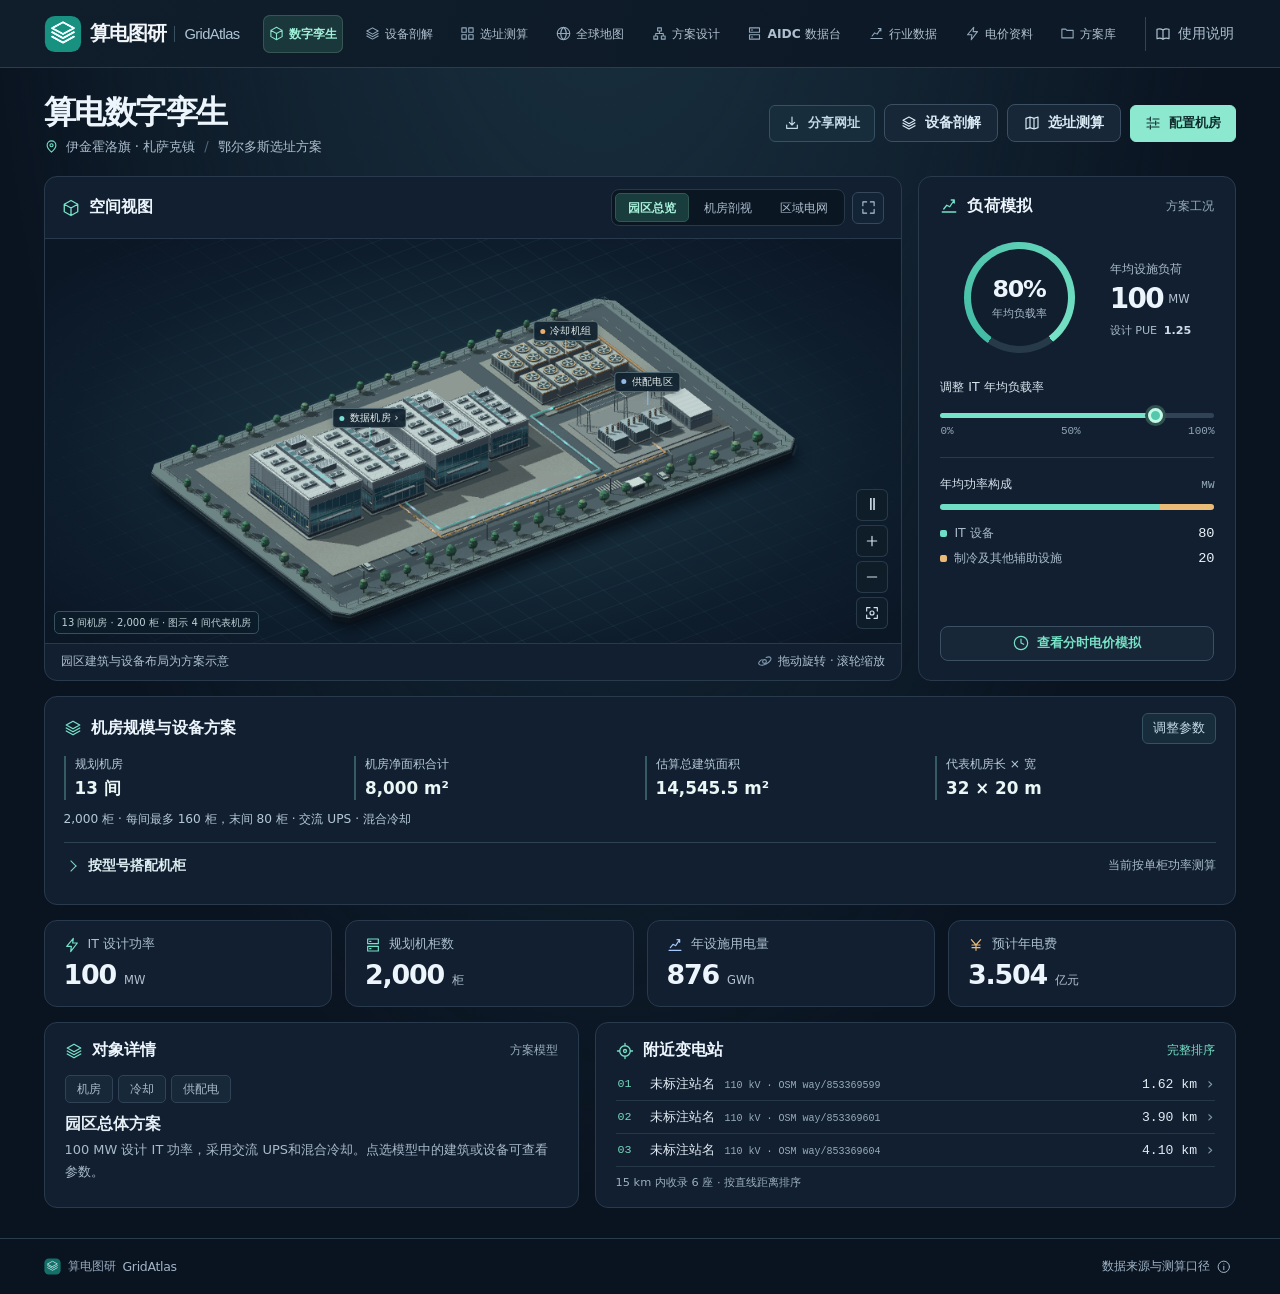
==== commit e83e33a2: "Publish GridAtlas 25cf9505d1ec" ====
--- a/index.html
+++ b/index.html
@@ -16,8 +16,8 @@
   <link rel="stylesheet" href="map.css">
   <link rel="stylesheet" href="station-view.css">
   <link rel="stylesheet" href="design.css">
-  <link rel="stylesheet" href="twin.css">
-  <link rel="stylesheet" href="twin-plan.css">
+  <link rel="stylesheet" href="twin.css?v=bea8b45280">
+  <link rel="stylesheet" href="twin-plan.css"><link rel="stylesheet" href="twin-rack-guide.css">
   <link rel="stylesheet" href="studio.css"><link rel="stylesheet" href="equipment/equipment.css"><link rel="stylesheet" href="equipment/fabric.css"><link rel="stylesheet" href="equipment/relations.css"><link rel="stylesheet" href="equipment/inspection.css">
   <script defer src="map-data.js"></script>
   <script defer src="map.js"></script>
@@ -31,10 +31,13 @@
   <script defer src="station-view.js"></script>
   <script defer src="nearby-data.js"></script>
   <script defer src="nearby-ui.js"></script>
-  <script defer src="twin-campus.js"></script>
+  <script defer src="twin-rack-circuit.js"></script>
+  <script defer src="twin-rack-guide.js"></script>
+  <script defer src="twin-rack-view.js"></script>
+  <script defer src="twin-campus.js?v=4a70b91f5a"></script>
   <script defer src="twin-territory.js"></script>
-  <script defer src="twin.js"></script>
-  <script defer src="app.js"></script>
+  <script defer src="twin.js?v=3a48cddb5e"></script>
+  <script defer src="app.js?v=ad893b6d86"></script>
 </head>
 <body>
   <a href="#main" class="skip">跳到主要内容</a>
@@ -73,6 +76,7 @@
               <button type="button" data-camera="home" aria-label="复位场景视角" title="复位视角"><i data-i="focus"></i></button>
             </div>
           </div>
+          <section id="tw-rack-guide" hidden aria-label="机柜供电讲解"></section>
           <div class="tp-routes" id="tp-routes" hidden><div class="tp-trace-head"><span>追踪回路</span><div class="tp-switches" aria-label="选择回路"></div></div><div id="tp-chain" aria-label="沿回路查看设备"></div></div>
           <div class="tw-stage-foot"><span id="tw-scene-source">园区建筑与设备布局为方案示意</span><span class="tw-drag-hint"><i data-i="orbit"></i>拖动旋转 · 滚轮缩放</span></div>
         </section>
@@ -122,7 +126,7 @@
       </div>
     </section>
     <section id="equipment" class="page eq-page" hidden aria-labelledby="eq-title">
-      <div class="tw-heading"><div><h1 id="eq-title">设备剖解</h1><p class="tw-project-line"><i data-i="cube"></i><span id="eq-project"></span><span class="tw-separator">/</span>参考设备结构</p></div><div class="tw-heading-actions"><a id="eq-return" href="#twin"><i data-i="orbit"></i><span>返回园区</span></a><a href="#aidc"><i data-i="server"></i>方案设备清单</a></div></div>
+      <div class="tw-heading"><div><h1 id="eq-title">设备剖解</h1><p class="tw-project-line"><i data-i="cube"></i><span id="eq-project"></span><span class="tw-separator">/</span>参考设备结构</p></div><div class="tw-heading-actions"><a id="eq-return" href="#twin"><i data-i="orbit"></i><span>返回园区</span></a><a href="#twin/rack"><i data-i="cube"></i>在机房中看机柜</a><a href="#aidc"><i data-i="server"></i>方案设备清单</a></div></div>
       <div class="eq-navline"><label for="eq-category-picker">选择设备</label><select id="eq-category-picker"><optgroup label="算力与互联"><option value="rack">算力机柜</option><option value="network">数据布线与交换</option></optgroup><optgroup label="机房与机柜配电"><option value="rowdist">列头柜</option><option value="pdu">机柜 PDU</option><option value="psu">机柜 PSU</option></optgroup><optgroup label="设施供电"><option value="switchgear">GIS 开关柜</option><option value="transformer">配电变压器</option><option value="ups">UPS</option><option value="sst">SST / 800 V</option><option value="hvdc">集中式 HVDC</option></optgroup><optgroup label="热管理"><option value="liquid">冷板液冷</option><option value="air">机房风冷</option><option value="fan">风扇模组</option></optgroup></select><span id="eq-room-context" hidden></span></div>
       <details class="eq-directory"><summary>全部设备</summary><div class="eq-categories" aria-label="设备目录"><div class="eq-cat-group"><small>算力与互联</small><div><button type="button" data-eq-category="rack"><i data-i="server"></i>算力机柜</button><button type="button" data-eq-category="network"><i data-i="network"></i>数据布线与交换</button></div></div><div class="eq-cat-group"><small>机房与机柜配电</small><div><button type="button" data-eq-category="rowdist"><i data-i="bolt"></i>列头柜</button><button type="button" data-eq-category="pdu"><i data-i="bolt"></i>机柜 PDU</button><button type="button" data-eq-category="psu"><i data-i="bolt"></i>机柜 PSU</button></div></div><div class="eq-cat-group"><small>设施供电</small><div><button type="button" data-eq-category="switchgear"><i data-i="network"></i>GIS 开关柜</button><button type="button" data-eq-category="transformer"><i data-i="bolt"></i>配电变压器</button><button type="button" data-eq-category="ups"><i data-i="bolt"></i>UPS</button><button type="button" data-eq-category="sst"><i data-i="network"></i>SST / 800 V</button><button type="button" data-eq-category="hvdc"><i data-i="bolt"></i>集中式 HVDC</button></div></div><div class="eq-cat-group"><small>热管理</small><div><button type="button" data-eq-category="liquid"><i data-i="drop"></i>冷板液冷</button><button type="button" data-eq-category="air"><i data-i="fan"></i>机房风冷</button><button type="button" data-eq-category="fan"><i data-i="fan"></i>风扇模组</button></div></div></div></details>
       <div class="eq-layout">
--- a/twin.css
+++ b/twin.css
@@ -200,3 +200,16 @@
  .tw-scene-detail {left:8px;top:8px;padding:5px 7px;font-size:.68rem;gap:5px}
  .tw-scene-detail button {font-size:.66rem}
 }
+
+.tw-rack-active .tw-scene-detail,.tw-rack-active #tp-routes {display:none}
+.tw-rack-active .tw-stage {height:clamp(370px,36vw,620px)}
+.tw-rack-active .tw-drag-hint {white-space:normal}
+.rack-scene-tags {position:absolute;inset:0;pointer-events:none;overflow:hidden}
+.rack-scene-pin {position:absolute;z-index:2;transform:translate(-50%,-50%);background:#142938f5;color:#ffe3a3;border:1px solid #b39254;border-radius:5px;padding:3px 6px;line-height:1.2;font-size:12px;pointer-events:auto;white-space:nowrap}
+.rack-scene-pin[data-rack-kind="servers"]{color:#a6f7e1;border-color:#55ac9a}
+.rack-scene-pin[data-rack-kind="rowdist"]{color:#add6ff;border-color:#629cca}
+.rack-scene-pin[data-rack-kind="pdu"]{color:#d6c6ff;border-color:#9a89c7}
+.rack-scene-pin::after {content:'';position:absolute;pointer-events:none;left:50%;top:50%;height:var(--stem);transform:rotate(var(--angle));transform-origin:top;border-left:1px solid currentColor;opacity:.65;z-index:-1}
+.rack-scene-pin[hidden]{display:none}
+.tw-visual.tw-rack-active:fullscreen,.tw-visual.tw-rack-active.tw-expanded{overflow-y:auto}
+@media(max-width:720px){.tw-rack-active .tw-stage{height:clamp(282px,75vw,390px);flex:none}.rack-scene-pin{font-size:11px}}
--- a/twin-rack-guide.css
+++ b/twin-rack-guide.css
@@ -0,0 +1,91 @@
+.trg {
+  --rg-surface:#102433;
+  --rg-rule:#314957;
+  --rg-text:#edf5fa;
+  --rg-secondary:#b7c9d3;
+  --rg-accent:#8de3cb;
+  flex:0 0 auto;
+  min-width:0;
+  padding:12px 16px 10px;
+  border-top:1px solid var(--rg-rule);
+  color:var(--rg-text);
+  background:#101f2d;
+  font-size:.79rem;
+  line-height:1.48;
+  color-scheme:dark;
+}
+.trg[hidden],.trg [hidden] {display:none!important}
+.trg *, .trg *::before,.trg *::after {box-sizing:border-box}
+.trg :is(button,select,summary,a):focus-visible {outline:2px solid var(--rg-accent);outline-offset:2px}
+.trg :is(button,select) {
+  min-height:32px;
+  border:1px solid #3a5361;
+  border-radius:6px;
+  background:#182c3b;
+  color:#e5eff6;
+  font:inherit;
+}
+.trg button {padding:4px 10px;cursor:pointer}
+.trg button:not(:disabled):hover,.trg select:hover {background:#233f4e;border-color:#699887}
+.trg button:disabled {cursor:default;color:#96a9b6}
+.trg-head,.trg-actions,.trg-tools,.trg-location,.trg-identity,.trg-play,.trg-pager,.trg-sources {display:flex;align-items:center}
+.trg-head {justify-content:space-between;gap:6px 10px;flex-wrap:wrap}
+.trg-location {gap:3px 10px;flex-wrap:wrap;min-width:0}
+.trg-location strong,.trg-identity code {font-family:"IBM Plex Mono","SFMono-Regular",Consolas,monospace;font-variant-numeric:tabular-nums}
+.trg-location strong {font-size:1rem;font-weight:650;color:var(--rg-accent);letter-spacing:.04em}
+.trg-location span,.trg-empty,.trg-more p {color:var(--rg-secondary)}
+.trg-actions,.trg-tools {gap:6px;flex-wrap:wrap}
+.trg-actions button {min-height:30px}
+.trg-tools {margin:8px 0}
+.trg-tools label {display:inline-flex;align-items:center;gap:7px;font-weight:600}
+.trg-tools select {padding:3px 5px;font-weight:600;max-width:100%}
+.trg-tools>span {color:#dcb982;font-size:.76rem;margin-inline-start:auto}
+.trg-empty {margin:8px 0 4px;font-size:.8rem}
+.trg-path {display:flex;align-items:stretch;gap:0;overflow-x:auto;padding:3px 1px 4px;scrollbar-width:thin}
+.trg-path button {flex:1 0 auto;position:relative;min-height:32px;padding:4px 13px;border:0;border-bottom:2px solid #365162;border-radius:0;background:transparent;color:#c1d2dd;font-size:.78rem}
+.trg-path button+button::before {content:'›';position:absolute;left:-3px;top:50%;transform:translateY(-50%);color:#73909e;font-size:.94rem}
+.trg-path button[aria-current=step] {background:#173837;border-bottom-color:var(--rg-accent);color:#b3f5de;font-weight:650}
+.trg-path button:focus-visible {outline-offset:-2px}
+.trg-card {display:grid;grid-template-columns:minmax(0,1fr) auto;align-items:center;gap:12px;margin-top:2px;padding:9px 10px;background:var(--rg-surface);border:1px solid var(--rg-rule);border-radius:7px}
+.trg-identity {gap:2px 9px;flex-wrap:wrap}
+.trg-identity strong {font-weight:650;font-size:.88rem}
+.trg-identity code {color:#a9c6d1;font-size:.7rem;overflow-wrap:anywhere}
+.trg-focus p {margin:3px 0 0;color:#c7d7df;line-height:1.58}
+.trg-play {gap:4px;align-items:stretch;flex-direction:column}
+.trg-pager {gap:3px;justify-content:space-between}
+.trg-pager button {padding:0;width:27px;min-height:28px;font-size:1.12rem}
+.trg-pager span {font-size:.68rem;white-space:nowrap;font-variant-numeric:tabular-nums;color:#bfced6}
+.trg [data-g=voice] {min-height:26px;font-size:.7rem;background:#193b39;color:#abeed6;border-color:#3b665e}
+.trg [data-g=voice]:disabled {background:transparent;color:#adbdc5;border-color:transparent}
+.trg [data-g=voice][aria-pressed=true] {color:#ffda9f;border-color:#94784b;background:#3b3326}
+.trg-more {padding:3px 0 0;color:var(--rg-secondary)}
+.trg-more summary {cursor:pointer;width:fit-content;max-width:100%;padding:4px 2px;color:var(--rg-secondary);font-size:.75rem}
+.trg-more summary:hover {color:var(--rg-accent)}
+.trg-more p {margin:5px 0;overflow-wrap:anywhere;line-height:1.62}
+.trg-sources {flex-wrap:wrap;gap:8px}
+.trg-sources a {color:var(--rg-accent);text-decoration:underline;text-underline-offset:2px}
+.tw-visual:fullscreen .trg,.tw-visual.tw-expanded .trg {max-height:38dvh;overflow-y:auto;overscroll-behavior:contain}
+@media (max-width:620px) {
+  .trg {padding:8px 10px;font-size:.76rem}
+  .trg-head {align-items:flex-start}
+  .trg-location {display:grid;gap:1px}
+  .trg-location strong {font-size:.87rem}
+  .trg-location span {font-size:.7rem}
+  .trg-actions button {font-size:.72rem;min-height:33px;padding:4px 6px}
+  .trg-tools {gap:5px;margin-block:7px}
+  .trg-tools select,.trg-tools button {min-height:34px}
+  .trg-tools label {gap:4px}
+  .trg-tools>span {font-size:.67rem}
+  .trg-path button {padding:4px 8px;min-height:36px;font-size:.72rem}
+  .trg-card {grid-template-columns:1fr;padding:7px 8px;gap:5px}
+  .trg-play {flex-direction:row;align-items:center;gap:9px;justify-content:flex-end}
+  .trg-pager {gap:6px}
+  .trg-pager button {width:34px;min-height:32px}
+  .trg [data-g=voice] {min-height:32px}
+  .trg-more summary {padding-block:7px}
+  .tw-visual:fullscreen .trg,.tw-visual.tw-expanded .trg {max-height:36dvh}
+}
+@media (max-height:500px) and (orientation:landscape) {
+  .tw-visual:fullscreen .trg,.tw-visual.tw-expanded .trg {max-height:32dvh}
+}
+.trg-extraction {margin:1px 0 4px;color:#e5c899;font-size:.74rem}
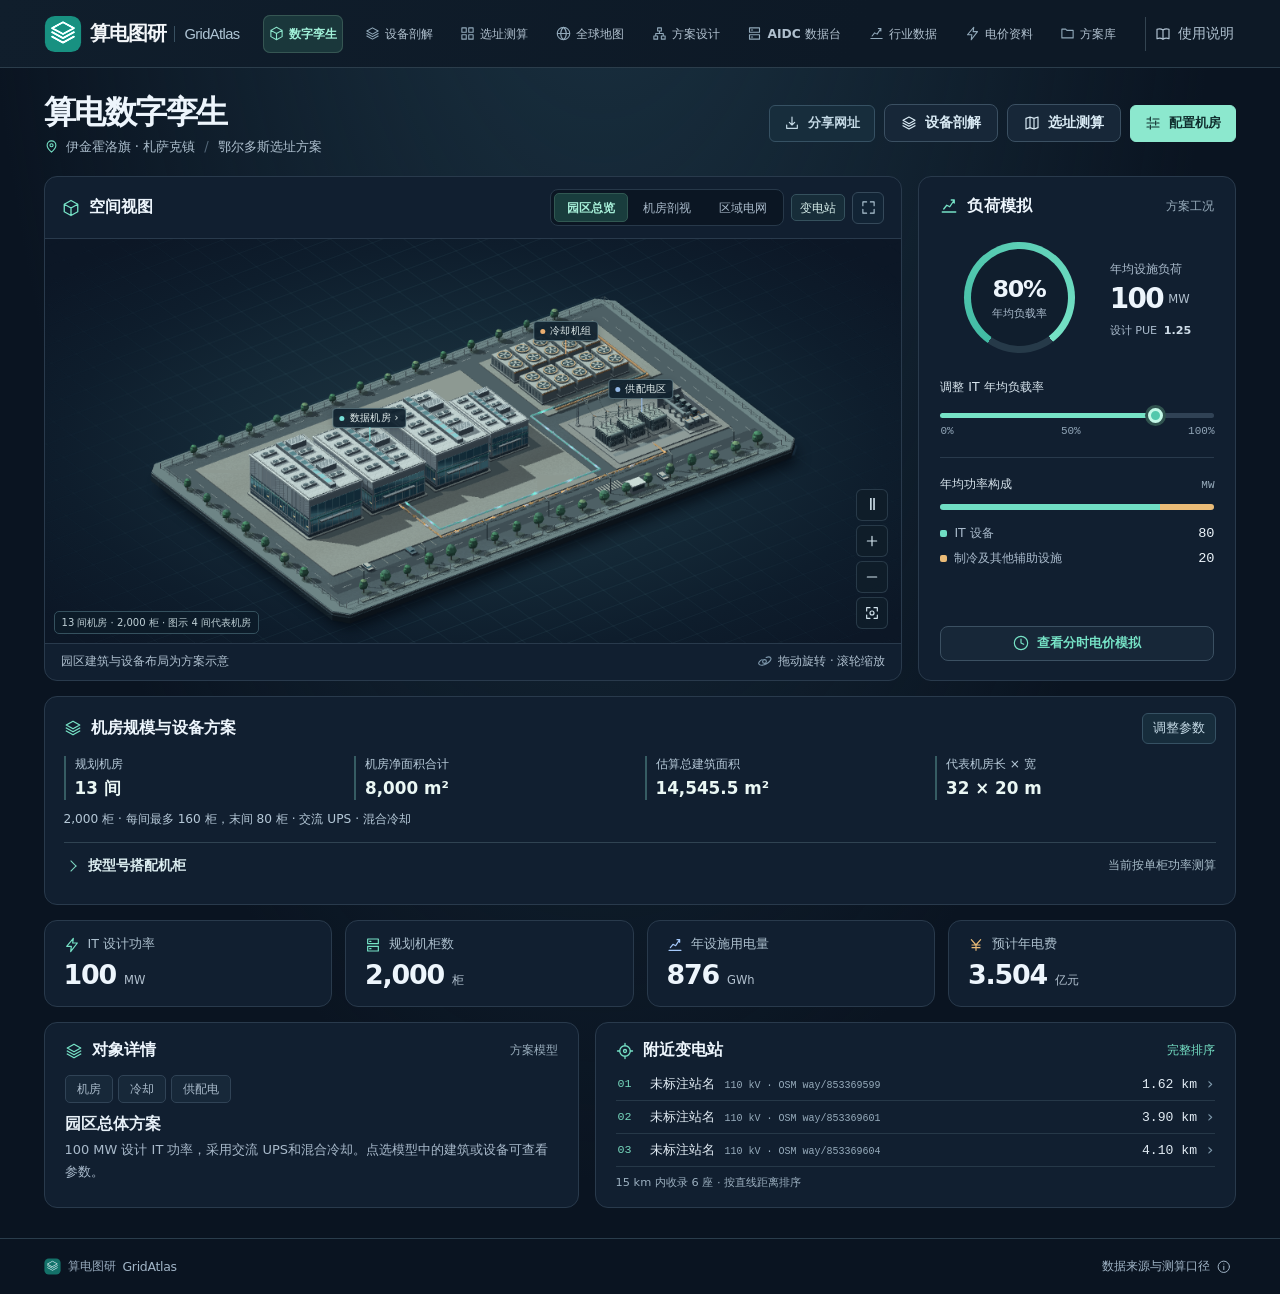
==== commit 85373d3b: "Publish GridAtlas 9218ec226709" ====
--- a/index.html
+++ b/index.html
@@ -17,7 +17,7 @@
   <link rel="stylesheet" href="station-view.css">
   <link rel="stylesheet" href="design.css">
   <link rel="stylesheet" href="twin.css?v=bea8b45280">
-  <link rel="stylesheet" href="twin-plan.css"><link rel="stylesheet" href="twin-rack-guide.css">
+  <link rel="stylesheet" href="twin-plan.css"><link rel="stylesheet" href="twin-rack-guide.css"><link rel="stylesheet" href="twin-device-links.css?v=ce4eb35622"><link rel="stylesheet" href="twin-observe.css?v=7d526b4385">
   <link rel="stylesheet" href="studio.css"><link rel="stylesheet" href="equipment/equipment.css"><link rel="stylesheet" href="equipment/fabric.css"><link rel="stylesheet" href="equipment/relations.css"><link rel="stylesheet" href="equipment/inspection.css">
   <script defer src="map-data.js"></script>
   <script defer src="map.js"></script>
@@ -34,10 +34,13 @@
   <script defer src="twin-rack-circuit.js"></script>
   <script defer src="twin-rack-guide.js"></script>
   <script defer src="twin-rack-view.js"></script>
-  <script defer src="twin-campus.js?v=4a70b91f5a"></script>
+  <script defer src="twin-yard.js?v=12e8f5e208"></script>
+  <script defer src="twin-device-links.js?v=26bc989364"></script>
+  <script defer src="twin-device-overlay.js?v=c5e411c369"></script>
+  <script defer src="twin-campus.js?v=77bc8f4b9f"></script>
   <script defer src="twin-territory.js"></script>
-  <script defer src="twin.js?v=3a48cddb5e"></script>
-  <script defer src="app.js?v=ad893b6d86"></script>
+  <script defer src="twin.js?v=00c0db8e3e"></script>
+  <script defer src="app.js?v=cda491d638"></script>
 </head>
 <body>
   <a href="#main" class="skip">跳到主要内容</a>
@@ -64,10 +67,12 @@
               <button type="button" data-twin-mode="cutaway" aria-pressed="false">机房剖视</button>
               <button type="button" data-twin-mode="territory" aria-pressed="false">区域电网</button>
             </div>
+            <button type="button" id="tw-yard-open" class="tw-yard-entry">变电站</button>
             <button id="tw-expand" type="button" aria-label="全屏查看场景" title="全屏查看场景" aria-pressed="false"><i data-i="expand"></i></button></div>
           </div>
           <div class="tw-stage">
             <div id="tw-campus" class="tw-viewport"></div><div id="tw-territory" class="tw-viewport" hidden></div>
+            <div id="tw-device-ink" hidden></div>
             <div id="tw-scene-detail" class="tw-scene-detail" hidden><strong id="tw-focus-name"></strong><span id="tw-focus-value"></span><button id="tw-drill" type="button" hidden>进入机房剖视 ›</button></div>
             <div class="tw-camera" aria-label="相机控制">
               <button type="button" id="tw-motion" aria-label="暂停演示动效">Ⅱ</button>
@@ -77,6 +82,7 @@
             </div>
           </div>
           <section id="tw-rack-guide" hidden aria-label="机柜供电讲解"></section>
+          <section id="tw-device-panel" hidden aria-label="设备联动"></section>
           <div class="tp-routes" id="tp-routes" hidden><div class="tp-trace-head"><span>追踪回路</span><div class="tp-switches" aria-label="选择回路"></div></div><div id="tp-chain" aria-label="沿回路查看设备"></div></div>
           <div class="tw-stage-foot"><span id="tw-scene-source">园区建筑与设备布局为方案示意</span><span class="tw-drag-hint"><i data-i="orbit"></i>拖动旋转 · 滚轮缩放</span></div>
         </section>
--- a/twin-device-links.css
+++ b/twin-device-links.css
@@ -0,0 +1,49 @@
+.tdl-panel {
+  --tdl-bg:#101f2c;--tdl-line:#304653;--tdl-ink:#e5f1f5;--tdl-muted:#a5bac5;
+  background:var(--tdl-bg);color:var(--tdl-ink);padding:12px 15px;line-height:1.42;
+  font-family:inherit;border:1px solid var(--tdl-line);border-radius:9px;min-width:0;
+}
+.tdl-panel [hidden]{display:none!important}
+.tdl-head,.tdl-actions,.tdl-link-head{display:flex;align-items:center}
+.tdl-head{justify-content:space-between;gap:12px;flex-wrap:wrap}
+.tdl-heading{display:flex;align-items:baseline;flex-wrap:wrap;column-gap:10px;row-gap:1px}
+.tdl-heading h3{margin:0;order:-1;color:var(--tdl-ink);font-size:1.07rem;font-weight:650;line-height:1.35}
+.tdl-category,.tdl-medium{font-size:.76rem;color:#a2c0c7}
+.tdl-actions{gap:5px;flex-wrap:wrap}
+.tdl-picker{display:inline-flex;align-items:center;gap:5px;color:#bacfd8;font-size:.75rem}
+.tdl-picker select{font:inherit;max-width:168px;min-height:32px;color:#dbedf1;background:#152a36;border:1px solid #385260;border-radius:5px;padding:4px 5px;cursor:pointer;color-scheme:dark}
+.tdl-panel .tdl-action,.tdl-panel .tdl-link{font:inherit;cursor:pointer;box-sizing:border-box}
+.tdl-panel .tdl-action{background:#172a38;border:1px solid #385260;border-radius:5px;color:#c7dbe3;font-size:.76rem;line-height:1.3;min-height:32px;padding:5px 9px}
+.tdl-summary{color:#c0d1da;font-size:.84rem;margin:5px 0 9px}
+.tdl-links{display:grid;grid-template-columns:repeat(auto-fit,minmax(min(100%,215px),1fr));gap:7px}
+.tdl-panel .tdl-link{
+  --tdl-accent:#e6b97c;display:flex;flex-direction:column;align-items:stretch;
+  justify-content:flex-start;gap:2px;text-align:left;border:1px solid var(--tdl-line);border-radius:6px;
+  color:var(--tdl-ink);background:#162733;padding:8px 10px;min-width:0;
+  transition:border-color .16s ease,background .16s ease;
+}
+.tdl-link[data-link-kind=supply]{--tdl-accent:#8bdde6}
+.tdl-link[data-link-kind=return]{--tdl-accent:#eda679}
+.tdl-link[data-link-kind=signal]{--tdl-accent:#b5acf5}
+.tdl-link[data-link-kind=reference]{--tdl-accent:#bad0d8}
+.tdl-panel .tdl-featured{border-color:var(--tdl-accent);box-shadow:inset 3px 0 var(--tdl-accent);background:#1a303c}
+.tdl-link-head{gap:7px;line-height:1.45}
+.tdl-rel{color:var(--tdl-accent);font-size:.73rem;font-weight:600;flex:none}
+.tdl-link-head strong{color:#e7f1f5;font-size:.89rem;font-weight:600}
+.tdl-chevron{margin-inline-start:auto;color:var(--tdl-accent);font-size:1.14rem;line-height:1}
+.tdl-role,.tdl-boundaries{font-size:.79rem;color:var(--tdl-muted)}
+.tdl-boundaries{margin-top:9px}
+.tdl-boundaries summary{width:max-content;cursor:pointer;color:#bbd2dc}
+.tdl-boundaries ul{list-style:none;display:grid;gap:5px;padding:0;margin:6px 0 0}
+.tdl-boundaries li{display:flex;gap:3px 9px;flex-wrap:wrap}
+.tdl-boundaries b{color:#cfdee5;font-weight:600}
+.tdl-link:hover,.tdl-action:hover{border-color:#61838a!important;background:#1a303d!important}
+.tdl-panel button:focus-visible,.tdl-picker select:focus-visible,.tdl-boundaries summary:focus-visible,.tdl-heading h3:focus-visible{outline:2px solid #7de3cf;outline-offset:2px}
+@media (max-width:640px){
+  .tdl-panel{padding:10px}.tdl-head{gap:5px 10px}.tdl-heading{column-gap:6px}.tdl-links{gap:5px}
+  .tdl-actions{width:100%;display:grid;grid-template-columns:repeat(2,minmax(0,1fr));gap:5px 8px}
+  .tdl-picker{display:grid;grid-template-columns:auto minmax(0,1fr);gap:4px;min-width:0}
+  .tdl-picker select{width:100%;min-width:0;max-width:none}.tdl-action{justify-self:start}
+  .tdl-panel .tdl-link{padding:7px 9px}.tdl-panel .tdl-action{min-height:34px}
+}
+@media (prefers-reduced-motion:reduce){.tdl-panel .tdl-link{transition:none}}
--- a/twin-observe.css
+++ b/twin-observe.css
@@ -0,0 +1,21 @@
+#tw-device-ink{position:absolute;inset:0;pointer-events:none;overflow:hidden;z-index:2}
+#tw-device-ink[hidden]{display:none}
+.tw-trace-ink,.tw-trace-labels{position:absolute;inset:0;width:100%;height:100%;pointer-events:none;overflow:hidden}
+.tw-trace-ink path:not(marker path){fill:none;stroke-linecap:round;stroke-linejoin:round}
+.tw-line-shade{stroke:#0b1d29;stroke-width:5.2;opacity:.8}
+.tw-line-rail{stroke-width:2;opacity:.9}
+.tw-line-flow{stroke-width:3;stroke-dasharray:4 25;opacity:1;animation:tw-trace-travel 1.36s linear infinite}
+.tw-counter-flow{animation-direction:reverse;stroke-width:1.4;stroke-dasharray:1 27}
+#tw-device-ink[data-playing=false] .tw-line-flow{animation-play-state:paused}
+@keyframes tw-trace-travel{to{stroke-dashoffset:-58}}
+.tw-trace-pin{position:absolute;transform:translate(-50%,-50%);background:#102534f2;border:1px solid var(--tone);color:var(--tone);font-size:12px;line-height:1.2;padding:4px 7px;border-radius:5px;pointer-events:auto;white-space:nowrap;box-shadow:0 2px 6px #07131f66;touch-action:manipulation}
+.tw-trace-pin[data-current=true]{background:#dbece6;color:#152f36;border-color:#e6fff7;font-weight:680}
+.tw-trace-pin[hidden]{display:none}
+.tw-observing .tw-scene-detail,.tw-observing #tw-campus [data-zone]{display:none!important}
+.tw-yard-entry{border:1px solid #35515d;border-radius:5px;padding:4px 8px;background:#172d39;color:#d5ece9;font-size:.78rem;line-height:1.4}
+@media(max-width:650px){.tw-trace-pin{font-size:11px}.tw-yard-entry{font-size:.72rem;padding:3px 6px}}
+@media(prefers-reduced-motion:reduce){.tw-line-flow{animation:none}}
+.tw-trace-ink .tw-route-muted {opacity:.14}
+.tw-trace-pin.tw-route-muted {opacity:.48}
+.tw-trace-ink g,.tw-trace-pin {transition:opacity .18s ease}
+@media(prefers-reduced-motion:reduce){.tw-trace-ink g,.tw-trace-pin{transition:none}}
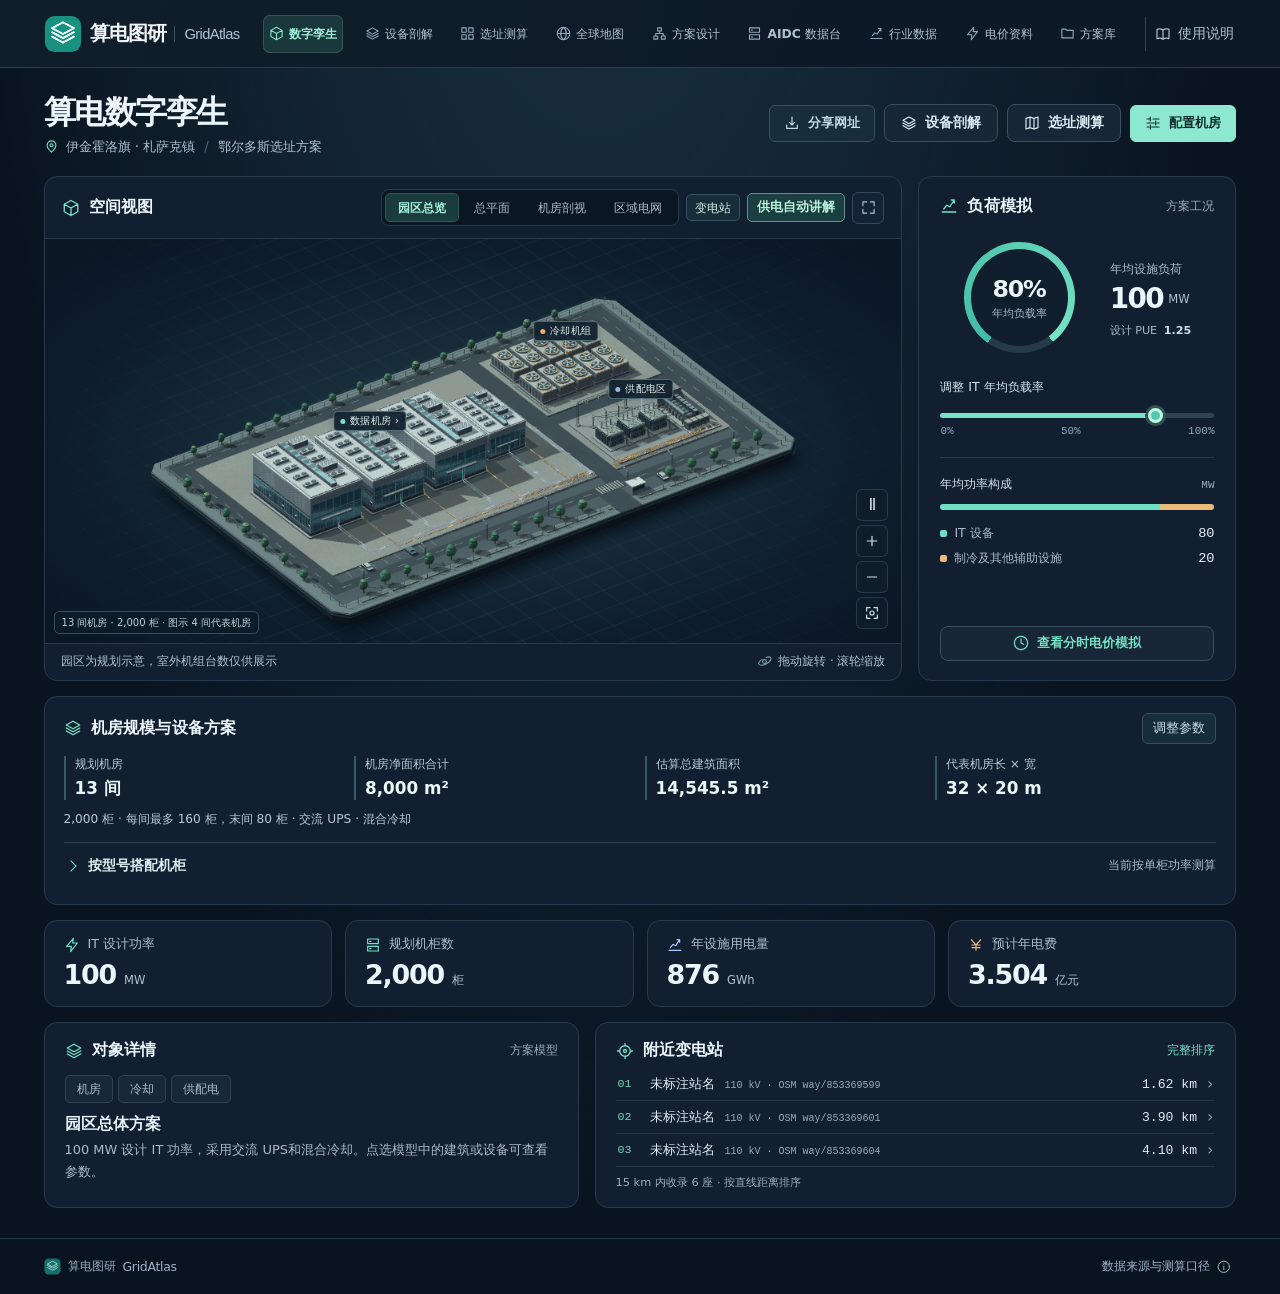
==== commit 1d715461: "Publish GridAtlas c78103ac946f" ====
--- a/index.html
+++ b/index.html
@@ -18,6 +18,7 @@
   <link rel="stylesheet" href="design.css">
   <link rel="stylesheet" href="twin.css?v=bea8b45280">
   <link rel="stylesheet" href="twin-plan.css"><link rel="stylesheet" href="twin-rack-guide.css"><link rel="stylesheet" href="twin-device-links.css?v=ce4eb35622"><link rel="stylesheet" href="twin-observe.css?v=7d526b4385">
+  <link rel="stylesheet" href="twin-power-tour.css?v=be76296ee2"><link rel="stylesheet" href="twin-power-camera.css?v=230f7c6de3">
   <link rel="stylesheet" href="studio.css"><link rel="stylesheet" href="equipment/equipment.css"><link rel="stylesheet" href="equipment/fabric.css"><link rel="stylesheet" href="equipment/relations.css"><link rel="stylesheet" href="equipment/inspection.css">
   <script defer src="map-data.js"></script>
   <script defer src="map.js"></script>
@@ -31,16 +32,18 @@
   <script defer src="station-view.js"></script>
   <script defer src="nearby-data.js"></script>
   <script defer src="nearby-ui.js"></script>
-  <script defer src="twin-rack-circuit.js"></script>
-  <script defer src="twin-rack-guide.js"></script>
-  <script defer src="twin-rack-view.js"></script>
-  <script defer src="twin-yard.js?v=12e8f5e208"></script>
-  <script defer src="twin-device-links.js?v=26bc989364"></script>
+  <script defer src="twin-rack-circuit.js?v=a5e8624375"></script>
+  <script defer src="twin-rack-guide.js?v=2ce50e668e"></script>
+  <script defer src="twin-rack-view.js?v=0282ae090b"></script>
+  <script defer src="twin-yard.js?v=a443405911"></script>
+  <script defer src="twin-device-links.js?v=addb254075"></script>
   <script defer src="twin-device-overlay.js?v=c5e411c369"></script>
-  <script defer src="twin-campus.js?v=77bc8f4b9f"></script>
+  <script defer src="twin-power-camera.js?v=cd2cd0dbee"></script>
+  <script defer src="twin-power-tour.js?v=60025f3ec4"></script>
+  <script defer src="twin-campus.js?v=009be77a82"></script>
   <script defer src="twin-territory.js"></script>
-  <script defer src="twin.js?v=00c0db8e3e"></script>
-  <script defer src="app.js?v=cda491d638"></script>
+  <script defer src="twin.js?v=0851d3073f"></script>
+  <script defer src="app.js?v=307114548c"></script>
 </head>
 <body>
   <a href="#main" class="skip">跳到主要内容</a>
@@ -64,10 +67,12 @@
           <div class="tw-visual-head"><div class="tw-section-title"><i data-i="cube"></i><h2>空间视图</h2></div>
             <div class="tw-scene-actions"><div class="tw-tabs" aria-label="选择三维视图">
               <button type="button" data-twin-mode="campus" aria-pressed="true">园区总览</button>
+              <button type="button" id="tw-layout" aria-pressed="false">总平面</button>
               <button type="button" data-twin-mode="cutaway" aria-pressed="false">机房剖视</button>
               <button type="button" data-twin-mode="territory" aria-pressed="false">区域电网</button>
             </div>
             <button type="button" id="tw-yard-open" class="tw-yard-entry">变电站</button>
+            <button type="button" id="tw-tour-open" aria-controls="tw-power-tour">供电自动讲解</button>
             <button id="tw-expand" type="button" aria-label="全屏查看场景" title="全屏查看场景" aria-pressed="false"><i data-i="expand"></i></button></div>
           </div>
           <div class="tw-stage">
@@ -81,6 +86,7 @@
               <button type="button" data-camera="home" aria-label="复位场景视角" title="复位视角"><i data-i="focus"></i></button>
             </div>
           </div>
+          <section id="tw-power-tour" hidden aria-label="供电自动讲解"></section>
           <section id="tw-rack-guide" hidden aria-label="机柜供电讲解"></section>
           <section id="tw-device-panel" hidden aria-label="设备联动"></section>
           <div class="tp-routes" id="tp-routes" hidden><div class="tp-trace-head"><span>追踪回路</span><div class="tp-switches" aria-label="选择回路"></div></div><div id="tp-chain" aria-label="沿回路查看设备"></div></div>
--- a/twin-power-tour.css
+++ b/twin-power-tour.css
@@ -0,0 +1,34 @@
+.tpt-panel {
+  background:#10212e;color:#e8f2f6;border:1px solid #314a58;border-top:2px solid #dbad70;
+  border-radius:7px;padding:11px 14px;min-width:0;line-height:1.45;
+}
+.tpt-panel [hidden]{display:none!important}
+.tpt-head,.tpt-controls,.tpt-voice{display:flex;align-items:center}
+.tpt-head{gap:10px;justify-content:space-between}
+.tpt-head h3{color:#e8f2f6;font-size:.93rem;line-height:1.3;margin:0}
+.tpt-count{font-size:.76rem;color:#e7c28e;font-variant-numeric:tabular-nums}
+.tpt-progress{display:block;width:100%;height:3px;appearance:none;background:#293c47;border:0;border-radius:3px;margin:7px 0;color:#e3b576}
+.tpt-progress::-webkit-progress-bar{background:#293c47;border-radius:3px}
+.tpt-progress::-webkit-progress-value{background:#e3b576;border-radius:3px}
+.tpt-progress::-moz-progress-bar{background:#e3b576;border-radius:3px}
+.tpt-stage{display:flex;align-items:baseline;flex-wrap:wrap;gap:1px 9px}
+.tpt-title{color:#edf7f6;font-size:.95rem}
+.tpt-text{font-size:.84rem;color:#bdcfd7;margin:0;min-width:0}
+.tpt-controls{gap:5px;flex-wrap:wrap;margin-top:8px}
+.tpt-controls button,.tpt-voice select{
+  color:#d5e6ec;background:#1a2e3b;border:1px solid #3a515d;border-radius:5px;
+  font:inherit;font-size:.77rem;line-height:1.35;min-height:32px;padding:5px 9px;cursor:pointer;
+}
+.tpt-controls .tpt-primary{background:#29413d;border-color:#577e70;color:#bdf3dd}
+.tpt-controls button:disabled,.tpt-voice select:disabled{opacity:.49;cursor:default}
+.tpt-controls button:hover:enabled,.tpt-voice select:hover:enabled{border-color:#76a29c}
+.tpt-controls button:focus-visible,.tpt-voice select:focus-visible{outline:2px solid #86dfc9;outline-offset:2px}
+.tpt-voice{margin-left:auto;color:#aec3cf;gap:5px;font-size:.77rem}
+.tpt-voice select{max-width:190px;color-scheme:dark}
+.tpt-status{display:block;font-size:.77rem;color:#e3c599;margin-top:5px}
+.tpt-speech-note{display:block;font-size:.74rem;color:#aabfca;margin-top:4px}
+@media (max-width:650px){
+  .tpt-panel{padding:9px 10px}.tpt-controls{gap:5px 4px}
+  .tpt-controls button,.tpt-voice select{min-height:35px;padding:5px 7px}
+  .tpt-voice{margin-left:0}.tpt-voice select{max-width:134px}
+}
--- a/twin-power-camera.css
+++ b/twin-power-camera.css
@@ -0,0 +1,18 @@
+#tw-tour-open{white-space:nowrap;padding:5px 9px;border:1px solid #628e85;background:#1b3e40;color:#bcf5de;border-radius:5px;font-size:.79rem;line-height:1.3;font-weight:650}
+#tw-tour-open:focus-visible,.tw-tour-pin:focus-visible{outline:2px solid #a0f6dc;outline-offset:2px}
+#tw-tour-open:hover{background:#265054}
+.tw-tour-rail{position:absolute;inset:0;width:100%;height:100%;pointer-events:none;overflow:hidden;z-index:2}
+.tw-tour-rail path{fill:none;stroke-linejoin:round;stroke-linecap:round}
+.tw-tour-transfer{stroke:#acdcee;stroke-dasharray:2 6;stroke-width:1.8}
+.tw-tour-shadow{stroke:#1a2c35;stroke-width:5.2;opacity:.84}
+.tw-tour-conductor{stroke:#f8c46e;stroke-width:1.85;opacity:.84}
+.tw-tour-passed{stroke:#fff1b9;stroke-width:2.7}
+.tw-tour-glow{fill:#febf57;opacity:.4}
+.tw-tour-charge{fill:#fff8d5;stroke:#efab4e;stroke-width:1.3}
+.tw-tour-pin{position:absolute;z-index:3;transform:translate(-50%,-50%);overflow:hidden;text-overflow:ellipsis;white-space:nowrap;border:1px solid #e6c784;border-radius:5px;color:#ffe7b5;background:#2c2d26f5;padding:4px 7px;font-size:.76rem;line-height:1.25}
+.tw-tour-pin[hidden]{display:none}
+.tw-layout-hall{position:absolute;z-index:2;transform:translate(-50%,-50%);white-space:nowrap;background:#102e35ed;color:#d1fbec;border:1px solid #6bbbae;border-radius:4px;font-size:.76rem;line-height:1.2;padding:4px 6px}
+.tw-layout-hall[hidden]{display:none}
+.tw-following #tw-campus [data-tour-step] [data-zone],.tw-following #tw-campus [data-tour-step] .rack-scene-tags{visibility:hidden}
+.tw-following #tw-scene-detail,.tw-following #tw-rack-guide,.tw-following #tw-device-panel,.tw-following #tp-routes{display:none}
+@media(max-width:660px){.tw-tour-pin{font-size:.69rem}.tw-visual-head .tw-scene-actions{flex-wrap:wrap}#tw-tour-open{font-size:.74rem;padding:4px 7px}}
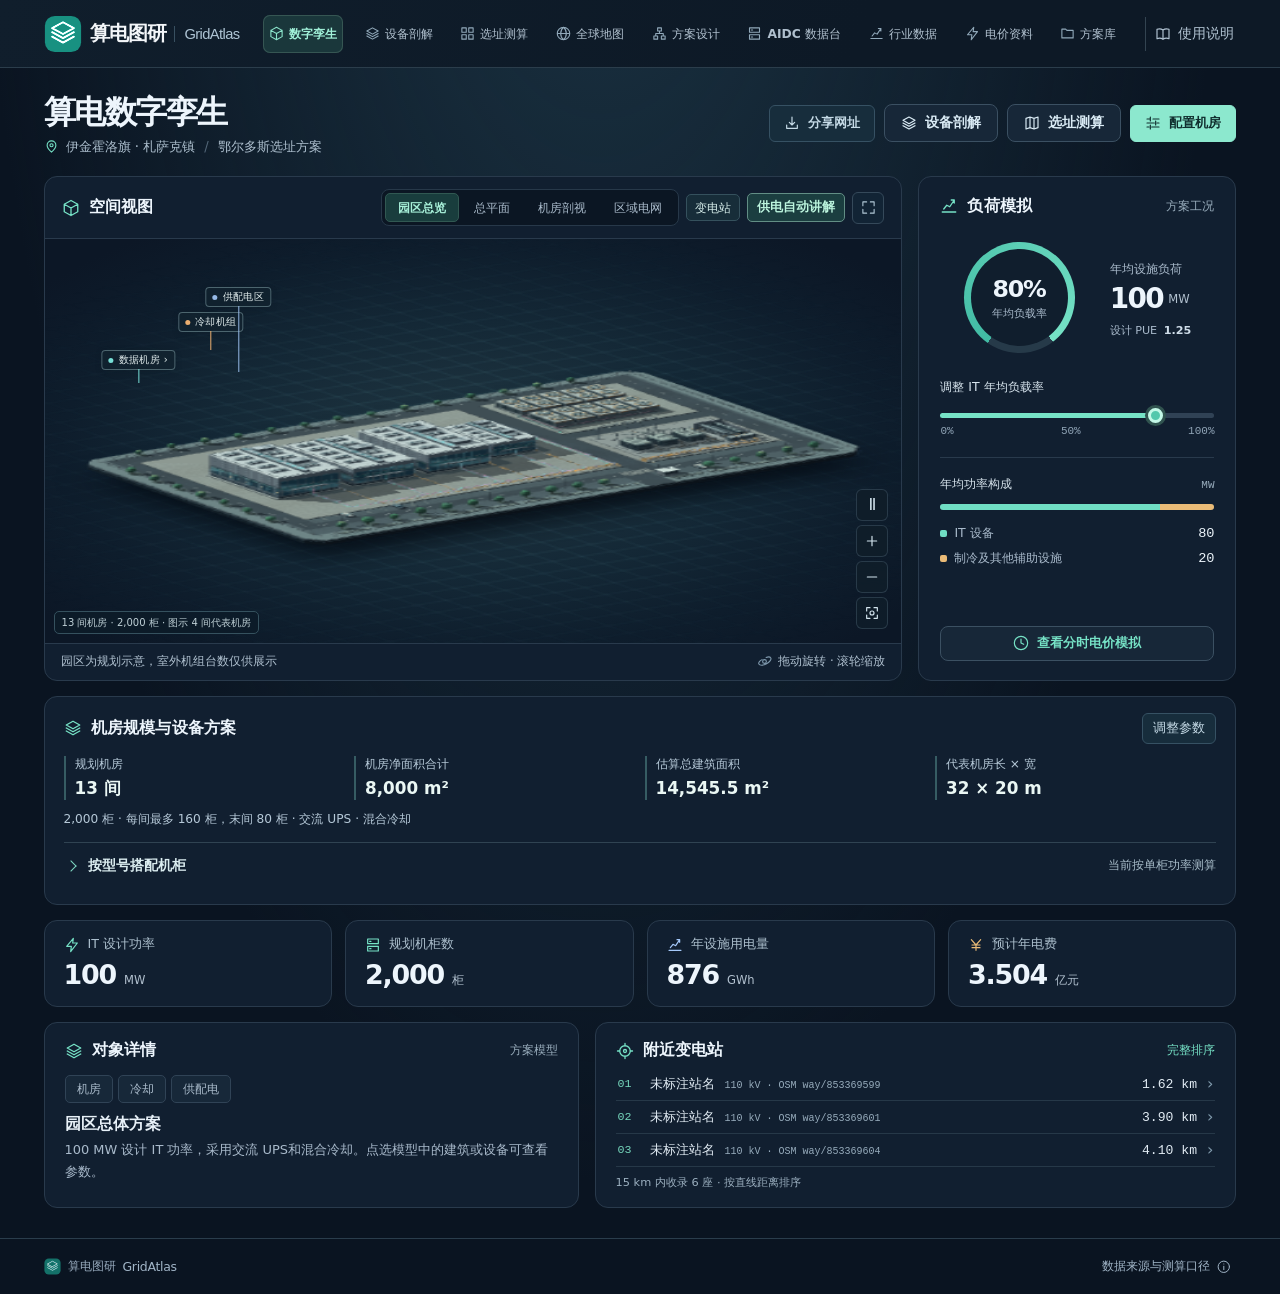
==== commit 8ef3e916: "Publish GridAtlas 952c889f2aa2" ====
--- a/index.html
+++ b/index.html
@@ -19,6 +19,7 @@
   <link rel="stylesheet" href="twin.css?v=bea8b45280">
   <link rel="stylesheet" href="twin-plan.css"><link rel="stylesheet" href="twin-rack-guide.css"><link rel="stylesheet" href="twin-device-links.css?v=ce4eb35622"><link rel="stylesheet" href="twin-observe.css?v=7d526b4385">
   <link rel="stylesheet" href="twin-power-tour.css?v=be76296ee2"><link rel="stylesheet" href="twin-power-camera.css?v=230f7c6de3">
+  <link rel="stylesheet" href="twin-cooling-detail.css?v=94766f2be6">
   <link rel="stylesheet" href="studio.css"><link rel="stylesheet" href="equipment/equipment.css"><link rel="stylesheet" href="equipment/fabric.css"><link rel="stylesheet" href="equipment/relations.css"><link rel="stylesheet" href="equipment/inspection.css">
   <script defer src="map-data.js"></script>
   <script defer src="map.js"></script>
@@ -36,13 +37,14 @@
   <script defer src="twin-rack-guide.js?v=2ce50e668e"></script>
   <script defer src="twin-rack-view.js?v=0282ae090b"></script>
   <script defer src="twin-yard.js?v=a443405911"></script>
-  <script defer src="twin-device-links.js?v=addb254075"></script>
-  <script defer src="twin-device-overlay.js?v=c5e411c369"></script>
+  <script defer src="twin-device-links.js?v=17c7212574"></script>
+  <script defer src="twin-device-overlay.js?v=bd61c124d2"></script>
   <script defer src="twin-power-camera.js?v=cd2cd0dbee"></script>
   <script defer src="twin-power-tour.js?v=60025f3ec4"></script>
-  <script defer src="twin-campus.js?v=009be77a82"></script>
+  <script defer src="twin-campus.js?v=41c09ae635"></script>
   <script defer src="twin-territory.js"></script>
-  <script defer src="twin.js?v=0851d3073f"></script>
+  <script defer src="twin-cooling-detail.js?v=fa6f32d714"></script>
+  <script defer src="twin.js?v=596e6c01aa"></script>
   <script defer src="app.js?v=307114548c"></script>
 </head>
 <body>
--- a/twin-cooling-detail.css
+++ b/twin-cooling-detail.css
@@ -0,0 +1,56 @@
+.tcd-overlay {
+  position:absolute;inset:0;z-index:2;overflow:hidden;pointer-events:none;
+}
+.tcd-overlay[hidden],.tcd-panel[hidden],.tcd-pin[hidden] {display:none!important}
+.tcd-overlay svg {position:absolute;inset:0;width:100%;height:100%;pointer-events:none}
+.tcd-overlay path {fill:none;stroke:var(--tcd-color);stroke-width:1.25;opacity:.82}
+.tcd-overlay circle {fill:#162733;stroke:var(--tcd-color);stroke-width:1.7}
+.tcd-overlay g[data-active=true] path {stroke-width:2;opacity:1}
+.tcd-overlay g[data-active=true] circle {fill:var(--tcd-color);stroke:#172833;stroke-width:1.8}
+.tcd-overlay .tcd-pin {
+  box-sizing:border-box;position:absolute;transform:translate(-50%,-50%);
+  width:62px;min-height:28px;padding:3px 4px;white-space:nowrap;pointer-events:auto;
+  touch-action:manipulation;cursor:pointer;border:1px solid var(--tcd-color);
+  border-radius:5px;background:#142936f5;color:var(--tcd-color);
+  font:600 11px/1.2 system-ui,"PingFang SC",sans-serif;box-shadow:0 1px 4px #08131d66;
+}
+.tcd-overlay .tcd-pin[aria-pressed=true] {background:var(--tcd-color);color:#112531}
+.tcd-panel {
+  color:#d7e7eb;border-top:1px solid #34505e;padding:12px 0 1px;margin-top:11px;
+  font:inherit;min-width:0;
+}
+.tcd-heading {display:flex;justify-content:space-between;align-items:center;gap:12px}
+.tcd-heading h4 {font-size:.92rem;line-height:1.4;color:#e6f0f2;margin:0;font-weight:650}
+.tcd-panel .tcd-back {
+  flex-shrink:0;background:transparent;color:#bad0d8;border:0;padding:4px 1px;
+  font:inherit;font-size:.77rem;font-weight:500;line-height:1.4;
+  min-height:32px;cursor:pointer;
+}
+.tcd-choices {display:flex;flex-wrap:wrap;gap:5px;margin:6px 0 10px}
+.tcd-panel .tcd-choice {
+  display:flex;align-items:center;gap:5px;white-space:nowrap;
+  min-height:32px;padding:4px 9px;background:#162b38;border:1px solid #3a515d;
+  border-radius:5px;color:#c3d5de;font:inherit;font-size:.77rem;line-height:1.4;cursor:pointer;
+}
+.tcd-choice::before {
+  content:"";width:6px;height:6px;border-radius:50%;background:var(--tcd-color);flex-shrink:0;
+}
+.tcd-panel .tcd-choice[aria-pressed=true] {
+  border-color:var(--tcd-color);background:#203744;color:var(--tcd-color);font-weight:650;
+}
+.tcd-readout {border-left:2px solid var(--tcd-color);padding:2px 0 2px 10px}
+.tcd-active-name {color:var(--tcd-color);font-size:.85rem;font-weight:650}
+.tcd-explanation,.tcd-connection {line-height:1.55;margin:3px 0 0}
+.tcd-explanation {color:#d6e3e7;font-size:.82rem}
+.tcd-connection {color:var(--tcd-color);font-size:.75rem}
+.tcd-overlay button:focus-visible,.tcd-panel button:focus-visible {
+  outline:2px solid #f2f6f8;outline-offset:2px;
+}
+@media (hover:hover) {
+  .tcd-panel .tcd-choice:hover,.tcd-panel .tcd-back:hover {color:#f0f7f8}
+  .tcd-overlay .tcd-pin:hover {box-shadow:0 0 0 1px var(--tcd-color)}
+}
+@media (pointer:coarse) {
+  .tcd-overlay .tcd-pin {min-height:32px}
+  .tcd-panel .tcd-choice,.tcd-panel .tcd-back {min-height:40px}
+}
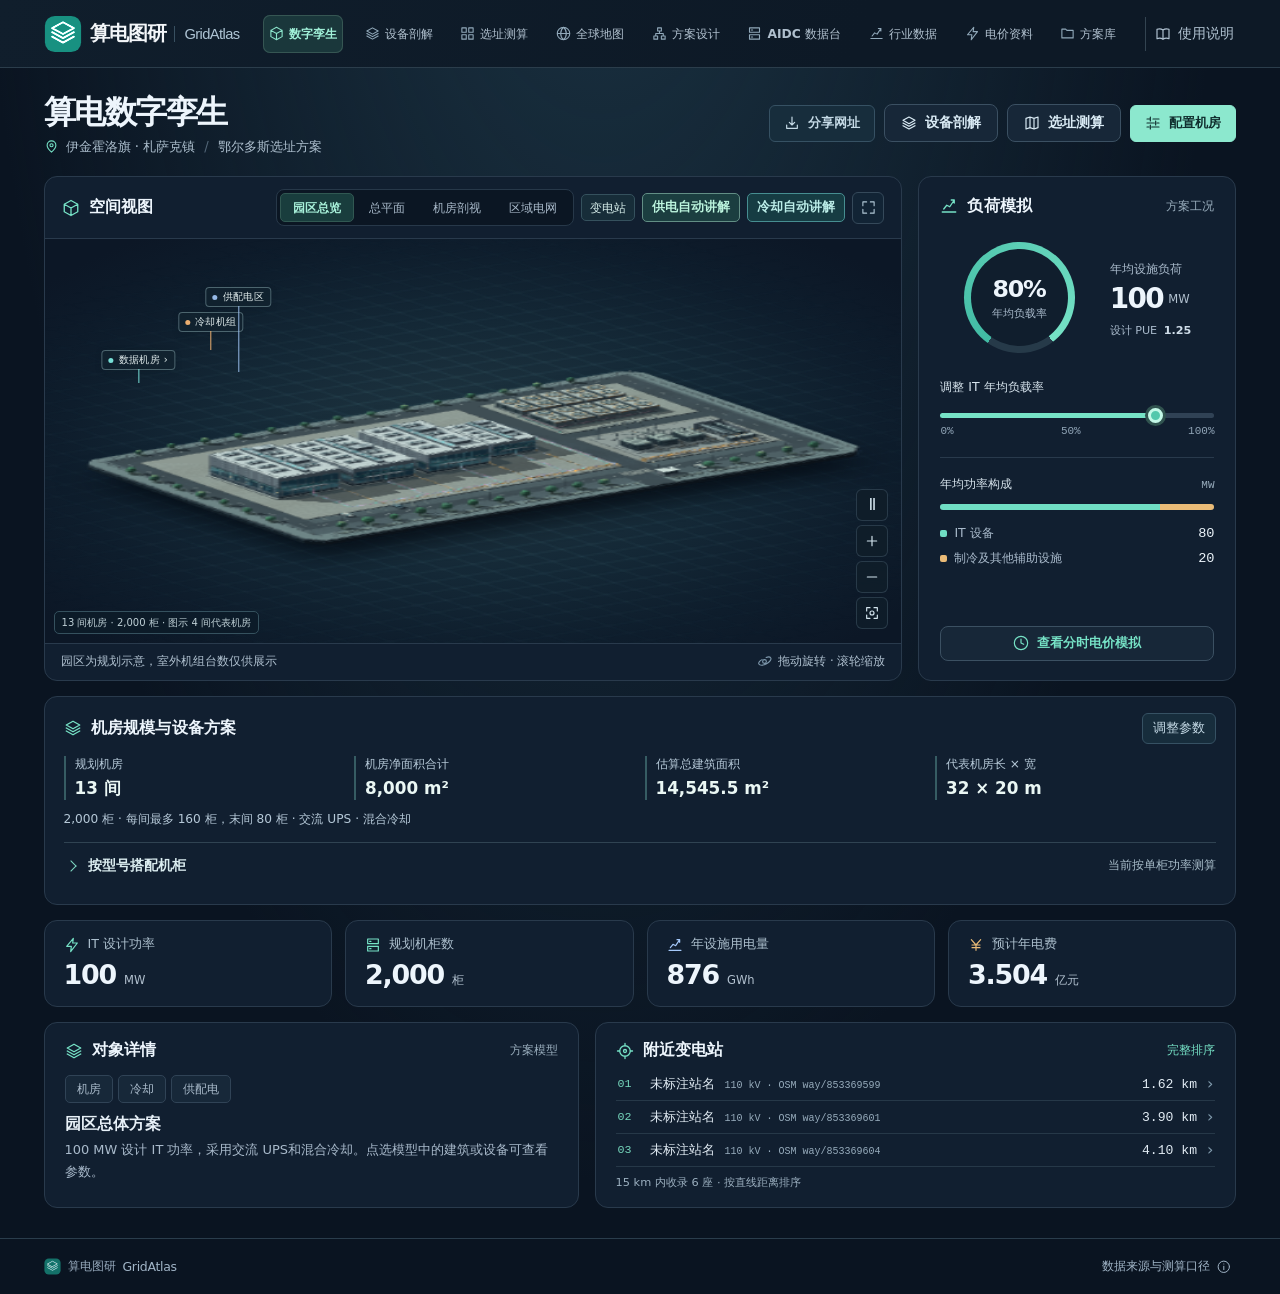
==== commit b45bdc1e: "Publish GridAtlas 30e77d1d7f11" ====
--- a/index.html
+++ b/index.html
@@ -18,7 +18,7 @@
   <link rel="stylesheet" href="design.css">
   <link rel="stylesheet" href="twin.css?v=bea8b45280">
   <link rel="stylesheet" href="twin-plan.css"><link rel="stylesheet" href="twin-rack-guide.css"><link rel="stylesheet" href="twin-device-links.css?v=ce4eb35622"><link rel="stylesheet" href="twin-observe.css?v=7d526b4385">
-  <link rel="stylesheet" href="twin-power-tour.css?v=be76296ee2"><link rel="stylesheet" href="twin-power-camera.css?v=230f7c6de3">
+  <link rel="stylesheet" href="twin-power-tour.css?v=40263e0f1f"><link rel="stylesheet" href="twin-power-camera.css?v=1b3db188c4">
   <link rel="stylesheet" href="twin-cooling-detail.css?v=94766f2be6">
   <link rel="stylesheet" href="studio.css"><link rel="stylesheet" href="equipment/equipment.css"><link rel="stylesheet" href="equipment/fabric.css"><link rel="stylesheet" href="equipment/relations.css"><link rel="stylesheet" href="equipment/inspection.css">
   <script defer src="map-data.js"></script>
@@ -34,18 +34,19 @@
   <script defer src="nearby-data.js"></script>
   <script defer src="nearby-ui.js"></script>
   <script defer src="twin-rack-circuit.js?v=a5e8624375"></script>
+  <script defer src="twin-cooling-route.js?v=036bbc9571"></script>
   <script defer src="twin-rack-guide.js?v=2ce50e668e"></script>
-  <script defer src="twin-rack-view.js?v=0282ae090b"></script>
+  <script defer src="twin-rack-view.js?v=411d8afcc3"></script>
   <script defer src="twin-yard.js?v=a443405911"></script>
-  <script defer src="twin-device-links.js?v=17c7212574"></script>
+  <script defer src="twin-device-links.js?v=a5c55a1aab"></script>
   <script defer src="twin-device-overlay.js?v=bd61c124d2"></script>
-  <script defer src="twin-power-camera.js?v=cd2cd0dbee"></script>
-  <script defer src="twin-power-tour.js?v=60025f3ec4"></script>
-  <script defer src="twin-campus.js?v=41c09ae635"></script>
+  <script defer src="twin-power-camera.js?v=3e12b3f229"></script>
+  <script defer src="twin-power-tour.js?v=91e99f1056"></script>
+  <script defer src="twin-campus.js?v=73214844b5"></script>
   <script defer src="twin-territory.js"></script>
   <script defer src="twin-cooling-detail.js?v=fa6f32d714"></script>
-  <script defer src="twin.js?v=596e6c01aa"></script>
-  <script defer src="app.js?v=307114548c"></script>
+  <script defer src="twin.js?v=ad1e6a6c66"></script>
+  <script defer src="app.js?v=adb4efd0fd"></script>
 </head>
 <body>
   <a href="#main" class="skip">跳到主要内容</a>
@@ -75,6 +76,7 @@
             </div>
             <button type="button" id="tw-yard-open" class="tw-yard-entry">变电站</button>
             <button type="button" id="tw-tour-open" aria-controls="tw-power-tour">供电自动讲解</button>
+            <button type="button" id="tw-cooling-tour-open" aria-controls="tw-cooling-picker tw-power-tour">冷却自动讲解</button>
             <button id="tw-expand" type="button" aria-label="全屏查看场景" title="全屏查看场景" aria-pressed="false"><i data-i="expand"></i></button></div>
           </div>
           <div class="tw-stage">
@@ -88,7 +90,15 @@
               <button type="button" data-camera="home" aria-label="复位场景视角" title="复位视角"><i data-i="focus"></i></button>
             </div>
           </div>
+          <div id="tw-cooling-picker" hidden>
+            <label for="tw-cooling-start-unit">点一台室外机组开始讲解，也可按编号选择</label>
+            <select id="tw-cooling-start-unit" aria-label="按编号选择讲解起点"></select>
+            <button type="button" id="tw-cooling-pick-cancel">取消</button>
+          </div>
           <section id="tw-power-tour" hidden aria-label="供电自动讲解"></section>
+          <section id="tw-cooling-inspect" hidden aria-label="冷却设备细看">
+            <h3></h3><code></code><p></p>
+          </section>
           <section id="tw-rack-guide" hidden aria-label="机柜供电讲解"></section>
           <section id="tw-device-panel" hidden aria-label="设备联动"></section>
           <div class="tp-routes" id="tp-routes" hidden><div class="tp-trace-head"><span>追踪回路</span><div class="tp-switches" aria-label="选择回路"></div></div><div id="tp-chain" aria-label="沿回路查看设备"></div></div>
--- a/twin-power-tour.css
+++ b/twin-power-tour.css
@@ -27,6 +27,31 @@
 .tpt-voice select{max-width:190px;color-scheme:dark}
 .tpt-status{display:block;font-size:.77rem;color:#e3c599;margin-top:5px}
 .tpt-speech-note{display:block;font-size:.74rem;color:#aabfca;margin-top:4px}
+.tw-visual-head .tw-scene-actions{flex-wrap:wrap;justify-content:flex-end}
+#tw-cooling-tour-open,#tw-cooling-picker button,#tw-cooling-picker select{
+  font:inherit;font-size:.79rem;line-height:1.3;cursor:pointer;border-radius:5px;
+  border:1px solid #468e91;color:#bceee9;background:#163c43;padding:5px 9px
+}
+#tw-cooling-tour-open{font-weight:650;white-space:nowrap}
+#tw-cooling-tour-open:hover,#tw-cooling-tour-open[aria-expanded=true],#tw-device-cooling-tour:hover{background:#205259}
+#tw-device-cooling-tour{color:#baf0e4;border-color:#437b76}
+#tw-cooling-picker{display:flex;gap:7px 12px;align-items:center;flex-wrap:wrap;padding:9px 14px;border-top:1px solid #32505e;background:#102630;color:#d3e5eb;font-size:.83rem}
+#tw-cooling-picker select{color-scheme:dark}
+#tw-cooling-picker button{border-color:#3f626e;background:#192e39}
+#tw-cooling-picker[hidden],#tw-cooling-inspect[hidden],.tw-following #tw-cooling-inspect{display:none}
+#tw-cooling-inspect{padding:10px 14px;border:1px solid #385360;border-left:3px solid #80d6cd;border-radius:6px;background:#102630;color:#d8e8e8}
+#tw-cooling-inspect h3{display:inline;margin:0 8px 0 0;font-size:.93rem}
+#tw-cooling-inspect code{font-size:.76rem;color:#b5e5e0;overflow-wrap:anywhere}
+#tw-cooling-inspect p{margin:4px 0 0;font-size:.85rem;line-height:1.5}
+#tw-power-tour[data-kind=cooling]{--tpt-tone:#81dbcf}
+#tw-power-tour[data-medium=return]{--tpt-tone:#e0a8ce}
+#tw-power-tour[data-medium=exchange]{--tpt-tone:#eac397}
+#tw-power-tour[data-kind=cooling] .tpt-panel{border-top-color:var(--tpt-tone)}
+#tw-power-tour[data-kind=cooling] .tpt-count,.tpt-medium{color:var(--tpt-tone)}
+.tpt-medium{font-size:.76rem;font-weight:650;border:1px solid currentColor;border-radius:3px;padding:0 5px}
+#tw-power-tour[data-kind=cooling] progress::-webkit-progress-value{background:var(--tpt-tone)}
+#tw-power-tour[data-kind=cooling] progress::-moz-progress-bar{background:var(--tpt-tone)}
+#tw-cooling-tour-open:focus-visible,#tw-cooling-picker :focus-visible{outline:2px solid #9bead7;outline-offset:2px}
 @media (max-width:650px){
   .tpt-panel{padding:9px 10px}.tpt-controls{gap:5px 4px}
   .tpt-controls button,.tpt-voice select{min-height:35px;padding:5px 7px}
--- a/twin-power-camera.css
+++ b/twin-power-camera.css
@@ -11,6 +11,14 @@
 .tw-tour-charge{fill:#fff8d5;stroke:#efab4e;stroke-width:1.3}
 .tw-tour-pin{position:absolute;z-index:3;transform:translate(-50%,-50%);overflow:hidden;text-overflow:ellipsis;white-space:nowrap;border:1px solid #e6c784;border-radius:5px;color:#ffe7b5;background:#2c2d26f5;padding:4px 7px;font-size:.76rem;line-height:1.25}
 .tw-tour-pin[hidden]{display:none}
+[data-tour-medium="supply"]{--tour-flow:#64e2da;--tour-trail:#c3fff8;--tour-pin-bg:#133b42}
+[data-tour-medium="return"]{--tour-flow:#f3a185;--tour-trail:#ffe0ca;--tour-pin-bg:#472e30}
+[data-tour-medium="exchange"]{--tour-flow:#dcc3ff;--tour-trail:#f4eaff;--tour-pin-bg:#352c48}
+[data-tour-medium] .tw-tour-conductor,[data-tour-medium] .tw-tour-transfer{stroke:var(--tour-flow)}
+[data-tour-medium] .tw-tour-passed{stroke:var(--tour-trail)}
+[data-tour-medium] .tw-tour-glow{fill:var(--tour-flow)}
+[data-tour-medium] .tw-tour-charge{fill:var(--tour-trail);stroke:var(--tour-flow)}
+[data-tour-medium] .tw-tour-pin{color:var(--tour-trail);border-color:var(--tour-flow);background:var(--tour-pin-bg)}
 .tw-layout-hall{position:absolute;z-index:2;transform:translate(-50%,-50%);white-space:nowrap;background:#102e35ed;color:#d1fbec;border:1px solid #6bbbae;border-radius:4px;font-size:.76rem;line-height:1.2;padding:4px 6px}
 .tw-layout-hall[hidden]{display:none}
 .tw-following #tw-campus [data-tour-step] [data-zone],.tw-following #tw-campus [data-tour-step] .rack-scene-tags{visibility:hidden}
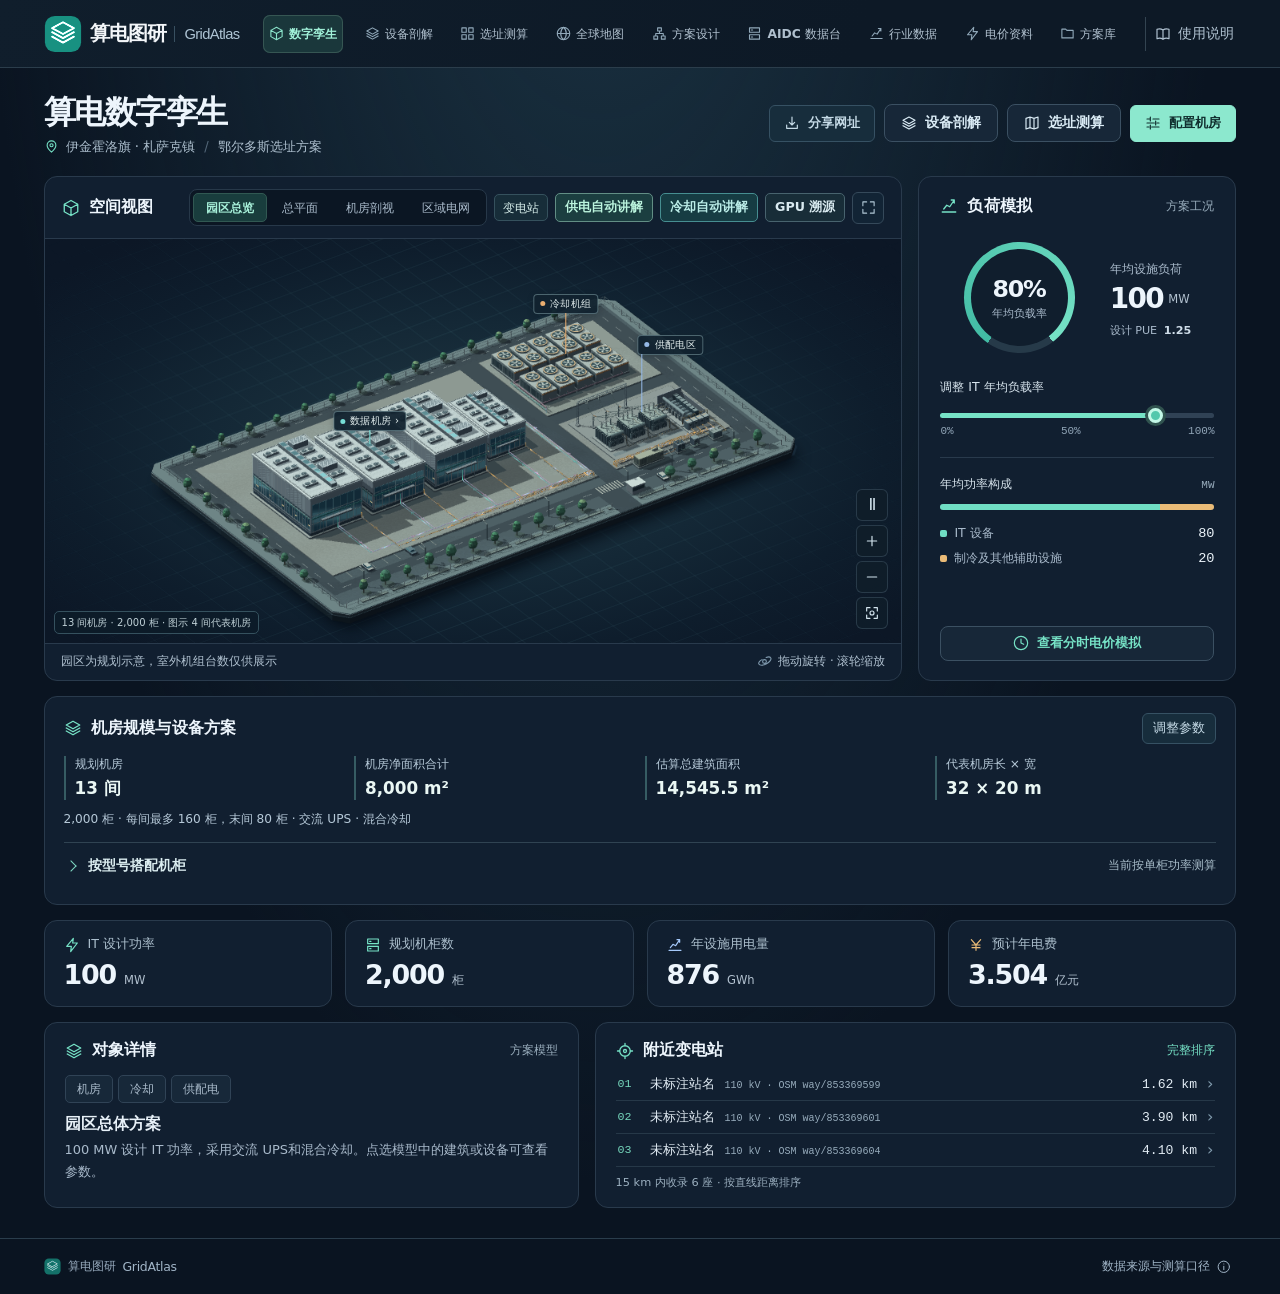
==== commit 45ab29bb: "Publish GridAtlas 4d6c872d232a" ====
--- a/index.html
+++ b/index.html
@@ -17,8 +17,10 @@
   <link rel="stylesheet" href="station-view.css">
   <link rel="stylesheet" href="design.css">
   <link rel="stylesheet" href="twin.css?v=bea8b45280">
-  <link rel="stylesheet" href="twin-plan.css"><link rel="stylesheet" href="twin-rack-guide.css"><link rel="stylesheet" href="twin-device-links.css?v=ce4eb35622"><link rel="stylesheet" href="twin-observe.css?v=7d526b4385">
-  <link rel="stylesheet" href="twin-power-tour.css?v=40263e0f1f"><link rel="stylesheet" href="twin-power-camera.css?v=1b3db188c4">
+  <link rel="stylesheet" href="twin-plan.css?v=a618dac2bd"><link rel="stylesheet" href="twin-rack-guide.css"><link rel="stylesheet" href="twin-device-links.css?v=ce4eb35622"><link rel="stylesheet" href="twin-observe.css?v=7d526b4385">
+  <link rel="stylesheet" href="territory.css?v=07520d0e2a"><link rel="stylesheet" href="grid-connection.css?v=5bfdcd607c">
+  <link rel="stylesheet" href="twin-gpu-trace.css?v=67e1650e96">
+  <link rel="stylesheet" href="twin-power-tour.css?v=40263e0f1f"><link rel="stylesheet" href="twin-power-camera.css?v=c7f4e60672">
   <link rel="stylesheet" href="twin-cooling-detail.css?v=94766f2be6">
   <link rel="stylesheet" href="studio.css"><link rel="stylesheet" href="equipment/equipment.css"><link rel="stylesheet" href="equipment/fabric.css"><link rel="stylesheet" href="equipment/relations.css"><link rel="stylesheet" href="equipment/inspection.css">
   <script defer src="map-data.js"></script>
@@ -29,24 +31,27 @@
   <script defer src="twin-plan.js"></script>
   <script defer src="aidc/finance.js"></script>
   <script defer src="equipment/study.js"></script>
-  <script defer src="io.js"></script>
+  <script defer src="grid-connection.js?v=715463fee1"></script>
+  <script defer src="io.js?v=8d93d6508a"></script>
   <script defer src="station-view.js"></script>
-  <script defer src="nearby-data.js"></script>
+  <script defer src="nearby-data.js?v=cbaaf0b5ae"></script>
   <script defer src="nearby-ui.js"></script>
   <script defer src="twin-rack-circuit.js?v=a5e8624375"></script>
-  <script defer src="twin-cooling-route.js?v=036bbc9571"></script>
+  <script defer src="twin-gpu-routes.js?v=d9fcc6312b"></script>
+  <script defer src="twin-cooling-route.js?v=a3d803a507"></script>
   <script defer src="twin-rack-guide.js?v=2ce50e668e"></script>
-  <script defer src="twin-rack-view.js?v=411d8afcc3"></script>
-  <script defer src="twin-yard.js?v=a443405911"></script>
-  <script defer src="twin-device-links.js?v=a5c55a1aab"></script>
+  <script defer src="twin-rack-view.js?v=d9b9cd0aa3"></script>
+  <script defer src="twin-yard.js?v=c66d90de73"></script>
+  <script defer src="twin-device-links.js?v=09ddf89250"></script>
   <script defer src="twin-device-overlay.js?v=bd61c124d2"></script>
-  <script defer src="twin-power-camera.js?v=3e12b3f229"></script>
-  <script defer src="twin-power-tour.js?v=91e99f1056"></script>
-  <script defer src="twin-campus.js?v=73214844b5"></script>
-  <script defer src="twin-territory.js"></script>
+  <script defer src="twin-power-camera.js?v=bd2d72abd6"></script>
+  <script defer src="twin-power-tour.js?v=6b78b9b33d"></script>
+  <script defer src="twin-campus.js?v=bf08661484"></script>
+  <script defer src="territory-geo.js?v=ecf642fcf0"></script>
+  <script defer src="twin-territory.js?v=110e2760d9"></script>
   <script defer src="twin-cooling-detail.js?v=fa6f32d714"></script>
-  <script defer src="twin.js?v=ad1e6a6c66"></script>
-  <script defer src="app.js?v=adb4efd0fd"></script>
+  <script defer src="twin.js?v=e224bcf539"></script>
+  <script defer src="app.js?v=a93dd33a26"></script>
 </head>
 <body>
   <a href="#main" class="skip">跳到主要内容</a>
@@ -77,6 +82,7 @@
             <button type="button" id="tw-yard-open" class="tw-yard-entry">变电站</button>
             <button type="button" id="tw-tour-open" aria-controls="tw-power-tour">供电自动讲解</button>
             <button type="button" id="tw-cooling-tour-open" aria-controls="tw-cooling-picker tw-power-tour">冷却自动讲解</button>
+            <button type="button" id="tw-gpu-open" aria-controls="tw-gpu-trace">GPU 溯源</button>
             <button id="tw-expand" type="button" aria-label="全屏查看场景" title="全屏查看场景" aria-pressed="false"><i data-i="expand"></i></button></div>
           </div>
           <div class="tw-stage">
@@ -95,6 +101,20 @@
             <select id="tw-cooling-start-unit" aria-label="按编号选择讲解起点"></select>
             <button type="button" id="tw-cooling-pick-cancel">取消</button>
           </div>
+          <details id="tw-layout-review" class="tw-layout-review" hidden open>
+            <summary>园区排布核查</summary>
+            <dl><div><dt>规模与通道</dt><dd data-layout-counts></dd></div>
+            <div><dt>机电分区</dt><dd data-layout-systems></dd></div>
+            <div><dt>备用供电</dt><dd data-layout-emergency></dd></div>
+            <div><dt>深化设计待核</dt><dd>消防分区与疏散、设备运输和检修净距、油料保障、双路通信及监控点位需结合项目图纸核定。</dd></div></dl>
+            <div class="tw-review-links"><button type="button" id="tw-layout-emergency">查看备用供电区</button><a href="#aidc/layout">按设备清单核查机柜排布</a></div>
+          </details>
+          <section id="tw-grid-connection" aria-label="公共电网接入方案" hidden></section>
+          <section id="tw-gpu-trace" aria-label="GPU 供电与散热" hidden>
+            <div class="tgt-origin"><h3></h3><code></code><button id="tw-gpu-close" type="button" aria-label="关闭 GPU 溯源">关闭</button></div>
+            <p id="tw-gpu-hint"></p>
+            <div class="tgt-actions"><button type="button" id="tw-gpu-power" aria-pressed="false">追溯供电</button><button type="button" id="tw-gpu-cooling" aria-pressed="false">追踪回液</button><button type="button" id="tw-gpu-return">回到 GPU</button><button type="button" id="tw-gpu-default" hidden>查看本方案 GPU</button></div>
+          </section>
           <section id="tw-power-tour" hidden aria-label="供电自动讲解"></section>
           <section id="tw-cooling-inspect" hidden aria-label="冷却设备细看">
             <h3></h3><code></code><p></p>
--- a/twin-plan.css
+++ b/twin-plan.css
@@ -24,3 +24,13 @@
 @media(max-width:720px){.tp-inputs,.tp-sizing{grid-template-columns:repeat(2,minmax(0,1fr))}.tp-planner{padding:12px;margin:10px 0}.tp-sizing b{font-size:.95rem}.tp-inputs{gap:8px}.tp-routes{padding:8px}.tw-heading-actions button{font-size:.73rem;padding:6px 9px}}
 #tp-mix{margin-top:12px}
 #tp-mix:empty{display:none}
+
+.tw-layout-review{padding:10px 14px;border:1px solid #385865;border-radius:6px;color:#d4e5e9;background:#102633}
+.tw-layout-review summary{cursor:pointer;font-weight:650}
+.tw-layout-review dl{margin:8px 0 1px;display:grid;gap:7px}
+.tw-layout-review dl div{display:grid;grid-template-columns:6.4rem 1fr;gap:.5rem;font-size:.87rem;line-height:1.5}
+.tw-layout-review dt{color:#93d7cc}.tw-layout-review dd{margin:0}
+.tw-layout-review[hidden]{display:none}
+.tw-review-links{display:flex;align-items:center;flex-wrap:wrap;gap:8px 14px;margin-top:10px}
+.tw-review-links a,.tw-review-links button{color:#9ce6d7;font-size:.87rem}
+.tw-review-links button{border:1px solid #527a80;border-radius:5px;padding:7px 10px;background:#183742;cursor:pointer}
--- a/territory.css
+++ b/territory.css
@@ -0,0 +1,57 @@
+.tg-map{position:relative;width:100%;height:100%;isolation:isolate;overflow:hidden;background:#203137;color:#eef3f0;font-family:var(--font,sans-serif);font-size:13px}
+.tg-map canvas.tg-geography,.tg-map .tg-routes,.tg-map .tg-marks{position:absolute;inset:0;width:100%;height:100%}
+.tg-geography{display:block;touch-action:none;cursor:grab;outline-offset:-3px}
+.tg-map[data-picking=true] .tg-geography{cursor:crosshair}
+.tg-map .tg-routes,.tg-map .tg-marks{pointer-events:none}
+.tg-routes path{fill:none;stroke-linecap:round;stroke-linejoin:round}
+.tg-routes .tg-link-shadow{stroke:#13262c;stroke-width:5;opacity:.85}
+.tg-routes .tg-planned{stroke:#ffc66b;stroke-width:2.7;stroke-dasharray:8 5}
+.tg-routes .tg-candidate{stroke:#8edbe6;stroke-width:2;stroke-dasharray:2 5}
+.tg-routes text{font:600 12px system-ui,sans-serif;fill:#fff1d3}
+.tg-routes rect{fill:#27383c;stroke:#ab8b53;stroke-width:.8}
+.tg-routes g.tg-preview rect{stroke:#6299a1}.tg-routes g.tg-preview text{fill:#cff7fa}
+.tg-map .tg-mark{position:absolute;pointer-events:auto;padding:0;background:none;border:0;color:#e9f0ee;border-radius:4px;cursor:pointer;transform:translate(-50%,-60%);width:34px;height:32px;z-index:2;display:grid;place-items:center}
+.tg-mark canvas{width:32px;height:27px;display:block;filter:drop-shadow(0 2px 2px #071c21)}
+.tg-map .tg-mark[data-site-marker]{width:44px;height:36px;z-index:4}.tg-mark[data-site-marker] canvas{width:42px;height:35px}
+.tg-mark .tg-bubble{position:absolute;max-width:145px;white-space:nowrap;overflow:hidden;text-overflow:ellipsis;line-height:1.35;background:#163039f0;border:1px solid #54767a;color:#d9eeec;padding:3px 5px;border-radius:4px;font-size:12px;font-weight:550;pointer-events:auto}
+.tg-mark[data-site-marker] .tg-bubble{background:#11494af5;border-color:#69cec3;color:#e2fff5;font-weight:650}
+.tg-mark[aria-pressed=true] .tg-bubble,.tg-mark[data-linked=true] .tg-bubble{border-color:#d0a260;color:#ffe4ad;background:#3b3933f5}
+.tg-mark:focus-visible,.tg-pick button:focus-visible,.tg-retry:focus-visible{outline:2px solid #a6ffe7;outline-offset:2px}
+.tg-map [hidden]{display:none!important}.tg-map[data-picking=true] .tg-marks{display:none}
+.tg-meta{position:absolute;left:10px;top:9px;right:12px;display:flex;align-items:flex-start;flex-wrap:wrap;gap:4px;pointer-events:none;color:#d3e0dc;font-size:11px}
+.tg-legend,.tg-note,.tg-pick,.tg-scale,.tg-copy{background:#10252bed;border:1px solid #516669;border-radius:4px;line-height:1.4}
+.tg-legend{display:inline-flex;gap:9px;padding:4px 7px;align-items:center}
+.tg-legend span{display:inline-flex;align-items:center;gap:4px;white-space:nowrap}.tg-legend i{display:inline-block;width:17px;height:0;border-top:2px solid #b6aaa0}
+.tg-legend .tg-sw-plan{border-top:2px dashed #ffc66b}.tg-legend .tg-sw-cand{border-top:2px dotted #8edbe6}
+.tg-note{max-width:100%;padding:4px 7px;overflow-wrap:anywhere}
+.tg-retry,.tg-pick button{pointer-events:auto;cursor:pointer;background:none;color:#c0fff0;border:0;font:inherit;text-decoration:underline;padding:0 0 0 6px}
+.tg-pick{padding:5px 8px;color:#e2fff7;border-color:#81b7a8;pointer-events:auto}
+.tg-scale{position:absolute;bottom:24px;left:10px;padding:2px 5px;color:#e2efea;pointer-events:none;font:11px system-ui,sans-serif}
+.tg-scale i{display:block;height:3px;border:1px solid #c8dcda;border-top:0;margin:1px 0}
+.tg-copy{position:absolute;bottom:4px;left:10px;max-width:calc(100% - 62px);padding:1px 5px;font:10px/1.4 system-ui,sans-serif;color:#b5c6c7}
+.tg-copy a{color:#d3e7e6;text-decoration:underline}
+@media(max-width:620px){.tg-legend{gap:6px}.tg-meta{left:5px;right:5px;top:5px;gap:2px}.tg-note{max-width:calc(100% - 34px)}.tg-mark .tg-bubble{font-size:11px;max-width:102px}.tg-mark canvas{width:28px;height:24px}.tg-scale,.tg-copy{left:5px}.tg-copy{font-size:9px}}
+@media print{.tg-copy,.tg-legend,.tg-mark,.tg-routes{print-color-adjust:exact}.tg-retry,.tg-pick{display:none}}
+.tg-routes .tg-annotation{stroke:#bbc9c6;stroke-width:.8;opacity:.7}
+@keyframes tg-planned-flow{to{stroke-dashoffset:-26}}
+@media(prefers-reduced-motion:no-preference){.tg-map[data-playing=true] .tg-planned{animation:tg-planned-flow 5s linear infinite}}
+
+.tg-mark[data-site-marker] .tg-bubble{max-width:155px}
+.tg-routes .tg-marker-stem{stroke:#acc0bc;stroke-width:1.1}
+.tg-line-key{display:none}
+.tg-map .tg-mark[data-line-number]::after{content:attr(data-line-number);position:absolute;top:-2px;right:-1px;min-width:15px;background:#ffd295;color:#392a19;border:1px solid #ac8041;border-radius:3px;font:700 10px/13px system-ui,sans-serif;text-align:center}
+@media(max-width:650px){
+  .tw-viewport.tg-shell:not([hidden]){display:grid;grid-template-rows:minmax(0,1fr) auto}
+  .tg-line-key:not([hidden]){display:block;max-height:123px;overflow-y:auto;overscroll-behavior:contain;scrollbar-width:thin;color:#e3eeed;background:#13282f;border-top:1px solid #627374}
+  .tg-line-rows{padding:3px 7px;display:grid;gap:1px}
+  .tg-line-rows button{min-width:0;padding:3px 4px;display:grid;grid-template-columns:23px minmax(0,1fr) 42px 68px;align-items:center;gap:7px;min-height:26px;border:0;border-radius:3px;color:#edf2ec;background:transparent;font:550 13px/1.25 system-ui,sans-serif;text-align:left;cursor:pointer}
+  .tg-line-rows button+button{border-top:1px solid #395056}
+  .tg-line-rows button[aria-pressed=true],.tg-line-rows button:hover{background:#294149}
+  .tg-route-number{padding:2px 3px;color:#ffd297;background:#463c2d;border:1px solid #9b804e;border-radius:3px;font:650 11px/1.1 system-ui,sans-serif;text-align:center}
+  .tg-line-name{overflow:hidden;white-space:nowrap;text-overflow:ellipsis}
+  .tg-line-rows strong,.tg-line-km{text-align:right;font-variant-numeric:tabular-nums}.tg-line-rows strong{color:#ffcf8d}
+  .tw-stage:has(.tg-shell:not([hidden]) .tg-line-key:not([hidden])){height:calc(clamp(278px,68vw,370px) + var(--tg-key-height,0px))}
+  .tw-stage:has(.tg-shell:not([hidden]) .tg-line-key:not([hidden])) .tw-camera{bottom:calc(8px + var(--tg-key-height,0px))}
+  .tw-visual:fullscreen .tw-stage:has(.tg-shell),.tw-visual.tw-expanded .tw-stage:has(.tg-shell){height:0}
+}
+.tg-routes [data-active=true] .tg-planned{stroke:#ffe4a4;stroke-width:3.5}
--- a/grid-connection.css
+++ b/grid-connection.css
@@ -0,0 +1,25 @@
+.gc-panel{--gc-rule:#355064;--gc-muted:#a9bfcc;color:#e7f3f4;background:#112333;border:1px solid var(--gc-rule);border-radius:12px;padding:1rem;min-width:0}
+.gc-panel h2,.gc-panel h3,.gc-panel h4{color:#e9f5f5;margin:0;line-height:1.4}
+.gc-panel h2{font-size:1.08rem}.gc-panel h3{font-size:1rem}.gc-panel h4{font-size:.94rem;overflow-wrap:anywhere}
+.gc-panel header p,.gc-panel section>p,.gc-panel article>p{margin:.3rem 0 .7rem;color:var(--gc-muted);font-size:.875rem;line-height:1.55}
+.gc-panel>section{border-top:1px solid var(--gc-rule);margin-top:.85rem;padding-top:.85rem}
+.gc-panel .gc-fields{display:grid;grid-template-columns:repeat(2,minmax(0,1fr));align-items:end;gap:.65rem .8rem;margin:.6rem 0}
+.gc-panel label{display:grid;min-width:0;gap:.25rem;font-size:.875rem;color:#c7dade}
+.gc-panel .gc-wide,.gc-panel .gc-link-actions{grid-column:1/-1}
+.gc-panel input,.gc-panel select,.gc-panel button{box-sizing:border-box;max-width:100%;font:inherit;font-size:.875rem;border-radius:5px;color:#ebf5f7;background:#132a3a;border:1px solid #4a6577}
+.gc-panel input,.gc-panel select{width:100%;min-width:0;padding:.4rem .45rem;min-height:2.3rem}
+.gc-panel button{cursor:pointer;padding:.43rem .6rem;line-height:1.4;min-height:2.3rem;justify-self:start}
+.gc-panel button[type=submit]{background:#204344;border-color:#448279;color:#c4f7e5}
+.gc-panel button:disabled,.gc-panel select:disabled{opacity:.5;cursor:default}
+.gc-panel :is(input,select,button,summary):focus-visible{outline:2px solid #87dfc9;outline-offset:2px}
+.gc-panel details{border-top:1px solid #2e4554;margin-top:.7rem;padding-top:.55rem}
+.gc-panel summary{font-size:.9rem;color:#9edacf;cursor:pointer}
+.gc-panel [data-gc-links] article{border-left:3px solid #67b5a3;border-radius:5px;background:#1a3040;margin-top:.8rem;padding:.65rem .75rem}
+.gc-panel .gc-link-actions{display:flex;flex-wrap:wrap;gap:.45rem}
+.gc-panel [data-gc-status]{color:#ace5d2;font-size:.88rem;margin:.5rem 0 0}
+.gc-panel [data-gc-status]:empty{display:none}
+.gc-panel .gc-note{font-size:.81rem;margin:.85rem 0 0;line-height:1.6}
+@media(max-width:520px){.gc-panel{padding:.8rem}.gc-panel button,.gc-panel select,.gc-panel input{min-height:2.6rem}.gc-panel .gc-fields{column-gap:.6rem}}
+.gc-panel article a{color:#9ddfd4;text-underline-offset:.15em}
+.gc-panel .gc-voltage{margin:0;color:#abbfc8;font-size:.81rem;line-height:1.5}
+.gc-panel .gc-voltage[data-gc-voltage=unlisted]{color:#f4c695}
--- a/twin-gpu-trace.css
+++ b/twin-gpu-trace.css
@@ -0,0 +1,27 @@
+#tw-gpu-open,#tw-gpu-trace button{border:1px solid #48636e;border-radius:5px;background:#182d38;color:#d9eaf0;font:inherit;cursor:pointer}
+#tw-gpu-open{font-size:.79rem;line-height:1.3;font-weight:650;padding:5px 9px;white-space:nowrap}
+#tw-gpu-open:hover,#tw-gpu-trace button:hover:enabled{background:#263f4a}
+#tw-gpu-trace{padding:10px 14px;background:#11242e;color:#e7f0f2;border:1px solid #364f5c;border-radius:6px;min-width:0}
+#tw-gpu-trace[hidden],#tw-gpu-trace [hidden],.tw-gpu-selected #tw-rack-guide,.tw-gpu-selected:not(.tw-observing) #tw-device-panel{display:none}
+.tgt-origin,.tgt-actions{display:flex;flex-wrap:wrap;align-items:center;gap:5px 10px}
+.tgt-origin h3{margin:0;font-size:.95rem;line-height:1.4}
+.tgt-origin code{color:#b7c9d1;font-size:.79rem;overflow-wrap:anywhere}
+#tw-gpu-close{margin-left:auto;font-size:.78rem;padding:3px 7px}
+#tw-gpu-hint{margin:5px 0 7px;font-size:.86rem;line-height:1.45;color:#c4d3da}
+#tw-gpu-trace .tgt-actions button{min-height:30px;padding:3px 10px;font-size:.84rem;font-weight:600}
+#tw-gpu-trace .tgt-actions button:disabled{opacity:.44;cursor:default}
+#tw-gpu-power,#tw-gpu-cooling{display:inline-flex;align-items:center;gap:6px}
+#tw-gpu-power{--gpu-route-color:#f6c16d}
+#tw-gpu-cooling{--gpu-route-color:#6fe0d5}
+#tw-gpu-power:before,#tw-gpu-cooling:before{content:"";display:inline-block;width:15px;border-top:3px solid var(--gpu-route-color);border-radius:2px}
+#tw-gpu-trace [aria-pressed=true]{border-color:var(--gpu-route-color);color:var(--gpu-route-color)}
+#tw-gpu-open:focus-visible,#tw-gpu-trace button:focus-visible{outline:2px solid #a2dfdf;outline-offset:2px}
+#tw-campus .rack-scene-pin[data-rack-kind=gpu-power]{color:#ffdb9b;border-color:#eabe75;background:#3a3022}
+#tw-campus .rack-scene-pin[data-rack-kind=gpu-cooling]{color:#b4f6ee;border-color:#69cbbc;background:#153e40}
+#tw-power-tour[data-kind=gpu-cooling]{--tpt-tone:#79dbcf}
+#tw-power-tour[data-kind=gpu-cooling] .tpt-panel{border-top-color:var(--tpt-tone)}
+#tw-power-tour[data-kind=gpu-cooling] .tpt-count{color:var(--tpt-tone)}
+#tw-power-tour[data-kind=gpu-cooling] progress::-webkit-progress-value{background:var(--tpt-tone)}
+#tw-power-tour[data-kind=gpu-cooling] progress::-moz-progress-bar{background:var(--tpt-tone)}
+.tw-visual:has(#tw-power-tour[data-kind=gpu-cooling]:not([hidden])) [data-tour-medium=return]{--tour-flow:#70dfd0;--tour-trail:#cbfff4;--tour-pin-bg:#183c40}
+@media(max-width:650px){#tw-gpu-trace{padding:8px 10px}#tw-gpu-trace .tgt-actions button{min-height:36px}.tgt-actions{gap:6px}#tw-gpu-open{font-size:.74rem}}
--- a/twin-power-camera.css
+++ b/twin-power-camera.css
@@ -24,3 +24,9 @@
 .tw-following #tw-campus [data-tour-step] [data-zone],.tw-following #tw-campus [data-tour-step] .rack-scene-tags{visibility:hidden}
 .tw-following #tw-scene-detail,.tw-following #tw-rack-guide,.tw-following #tw-device-panel,.tw-following #tp-routes{display:none}
 @media(max-width:660px){.tw-tour-pin{font-size:.69rem}.tw-visual-head .tw-scene-actions{flex-wrap:wrap}#tw-tour-open{font-size:.74rem;padding:4px 7px}}
+
+.tw-gpu-network{position:absolute;inset:0;width:100%;height:100%;z-index:2;pointer-events:none;overflow:hidden}
+.tw-gpu-network path{fill:none;stroke-width:2.2;stroke-linecap:round;stroke-linejoin:round;opacity:.88}
+.tw-gpu-network [data-route=power]{stroke:#ffc36c}
+.tw-gpu-network [data-route=cooling]{stroke:#62e2d5}
+.tw-gpu-network [data-segment=transfer]{stroke-width:1.7;stroke-dasharray:2 4}
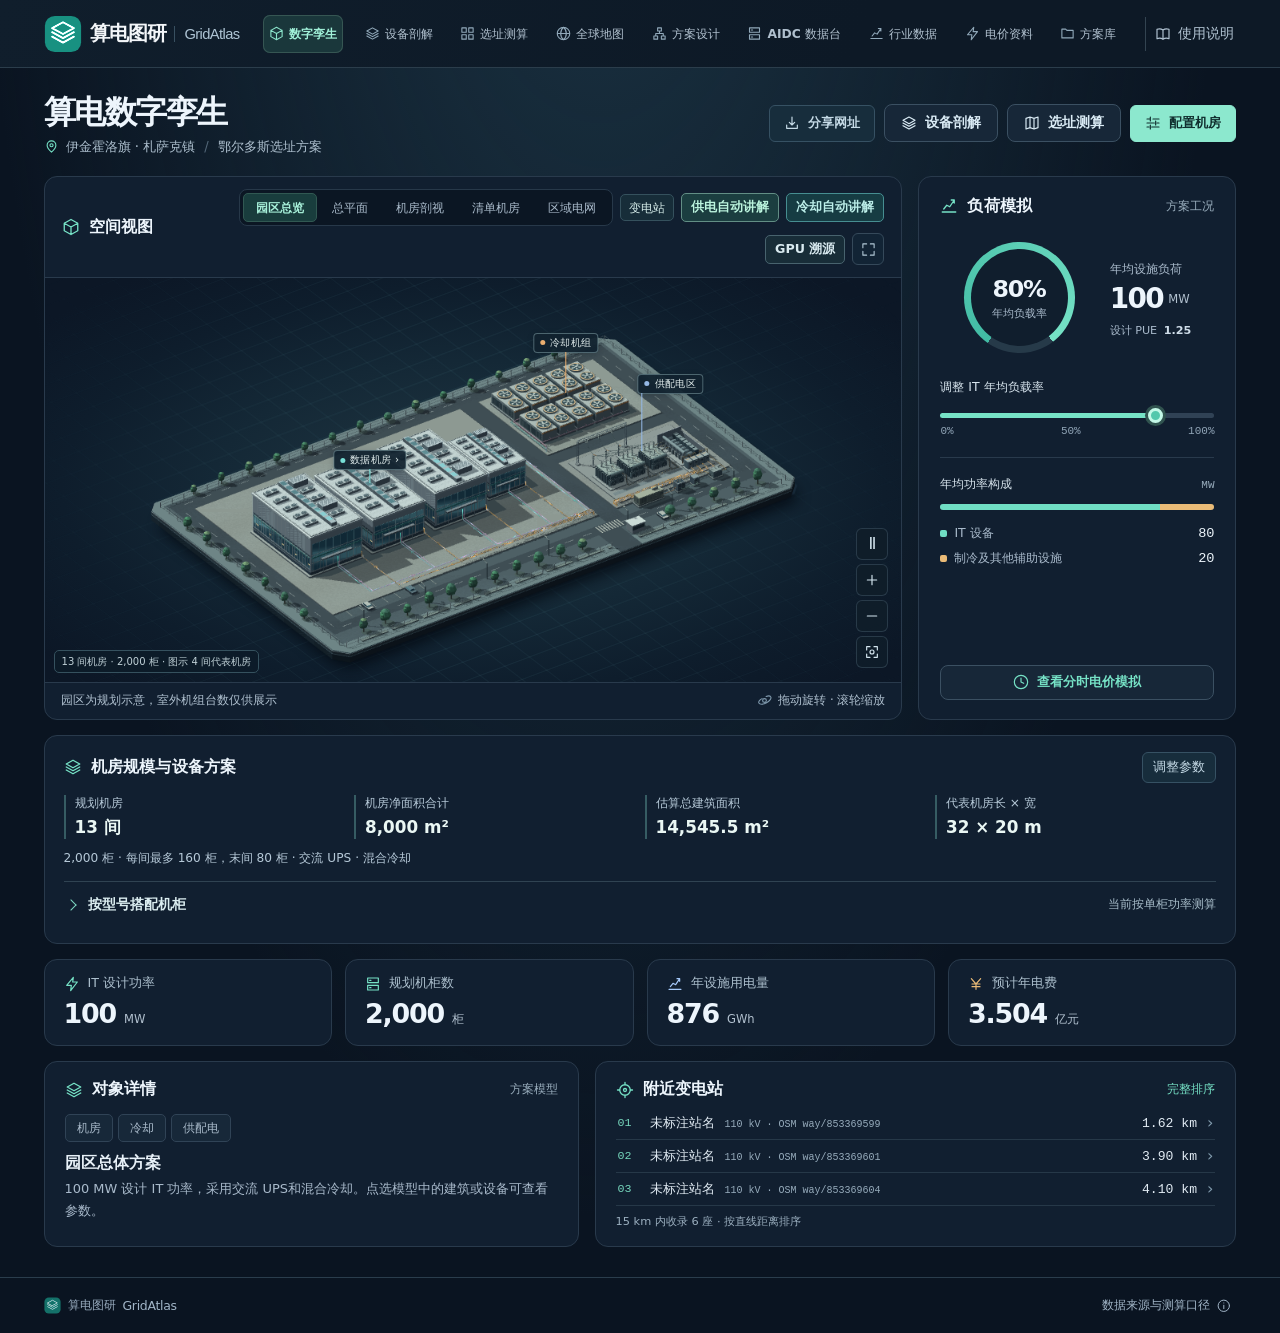
==== commit 2ad9c307: "Publish GridAtlas c0055db9b188" ====
--- a/index.html
+++ b/index.html
@@ -27,6 +27,13 @@
   <script defer src="map.js"></script>
   <script defer src="design.js"></script>
   <script defer src="space-plan.js"></script>
+  <link rel="stylesheet" href="aidc/cabinet-room.css?v=f660415fa0">
+  <link rel="stylesheet" href="aidc/cabinet-scene.css?v=52a38a8b93">
+  <script defer src="aidc/layout-review.js?v=ca803229c2"></script>
+  <script defer src="aidc/cabinet-plan.js?v=9db81ec85d"></script>
+  <script defer src="aidc/cabinet-wiring.js?v=45fed0b4e7"></script>
+  <script defer src="aidc/cabinet-scene.js?v=9c0ce92920"></script>
+  <script defer src="aidc/cabinet-room.js?v=30534bcc75"></script>
   <script defer src="rack-mix.js"></script>
   <script defer src="twin-plan.js"></script>
   <script defer src="aidc/finance.js"></script>
@@ -50,8 +57,8 @@
   <script defer src="territory-geo.js?v=ecf642fcf0"></script>
   <script defer src="twin-territory.js?v=110e2760d9"></script>
   <script defer src="twin-cooling-detail.js?v=fa6f32d714"></script>
-  <script defer src="twin.js?v=e224bcf539"></script>
-  <script defer src="app.js?v=a93dd33a26"></script>
+  <script defer src="twin.js?v=581c2f061e"></script>
+  <script defer src="app.js?v=994f789988"></script>
 </head>
 <body>
   <a href="#main" class="skip">跳到主要内容</a>
@@ -77,6 +84,7 @@
               <button type="button" data-twin-mode="campus" aria-pressed="true">园区总览</button>
               <button type="button" id="tw-layout" aria-pressed="false">总平面</button>
               <button type="button" data-twin-mode="cutaway" aria-pressed="false">机房剖视</button>
+              <button type="button" data-twin-mode="cabinets" aria-pressed="false">清单机房</button>
               <button type="button" data-twin-mode="territory" aria-pressed="false">区域电网</button>
             </div>
             <button type="button" id="tw-yard-open" class="tw-yard-entry">变电站</button>
@@ -85,7 +93,8 @@
             <button type="button" id="tw-gpu-open" aria-controls="tw-gpu-trace">GPU 溯源</button>
             <button id="tw-expand" type="button" aria-label="全屏查看场景" title="全屏查看场景" aria-pressed="false"><i data-i="expand"></i></button></div>
           </div>
-          <div class="tw-stage">
+          <section id="tw-cabinet-room" aria-label="清单机房三维视图" hidden></section>
+          <div class="tw-stage" id="tw-stage-container">
             <div id="tw-campus" class="tw-viewport"></div><div id="tw-territory" class="tw-viewport" hidden></div>
             <div id="tw-device-ink" hidden></div>
             <div id="tw-scene-detail" class="tw-scene-detail" hidden><strong id="tw-focus-name"></strong><span id="tw-focus-value"></span><button id="tw-drill" type="button" hidden>进入机房剖视 ›</button></div>
@@ -107,7 +116,7 @@
             <div><dt>机电分区</dt><dd data-layout-systems></dd></div>
             <div><dt>备用供电</dt><dd data-layout-emergency></dd></div>
             <div><dt>深化设计待核</dt><dd>消防分区与疏散、设备运输和检修净距、油料保障、双路通信及监控点位需结合项目图纸核定。</dd></div></dl>
-            <div class="tw-review-links"><button type="button" id="tw-layout-emergency">查看备用供电区</button><a href="#aidc/layout">按设备清单核查机柜排布</a></div>
+            <div class="tw-review-links"><button type="button" id="tw-layout-emergency">查看备用供电区</button><a href="#twin/cabinets">打开清单机房与柜内接线</a><a href="#aidc/layout">按设备清单核查机柜排布</a></div>
           </details>
           <section id="tw-grid-connection" aria-label="公共电网接入方案" hidden></section>
           <section id="tw-gpu-trace" aria-label="GPU 供电与散热" hidden>
--- a/aidc/cabinet-room.css
+++ b/aidc/cabinet-room.css
@@ -0,0 +1,24 @@
+.cr-room{background:#112332;color:#dfebf2;min-width:0;line-height:1.5;border:1px solid #34505e;border-radius:8px;overflow:hidden}
+.cr-head{display:flex;justify-content:space-between;align-items:center;gap:10px;flex-wrap:wrap;padding:12px 16px;background:#142a38;color:#e6f2f5;position:static;border:0}
+.cr-head h3{font-size:1rem;margin:0;color:#eff9f7}.cr-head p{margin:2px 0 0;color:#a7c2cd;font-size:.84rem}
+.cr-head select{background:#0f2633;color:#e0f2ef;border:1px solid #4a6675;border-radius:5px;padding:5px 8px;font:inherit;max-width:100%}
+.cr-stats{margin:0;padding:9px 16px;display:grid;grid-template-columns:repeat(3,minmax(0,1fr));gap:10px;border-block:1px solid #34505e;font-variant-numeric:tabular-nums}
+.cr-stats div{min-width:0;border-left:2px solid #3f847f;padding-left:9px}
+.cr-stats dt{color:#adc6d0;font-size:.78rem}.cr-stats dd{margin:1px 0;color:#e7f4f7;font-size:1rem;font-weight:650}
+.cr-tools{display:flex;align-items:center;gap:8px;flex-wrap:wrap;padding:9px 14px}
+.cr-tools button,.cr-retry{font:inherit;font-size:.85rem;padding:6px 10px;border:1px solid #486875;border-radius:5px;background:#1a3544;color:#e3f3f3;cursor:pointer}
+.cr-tools button:hover,.cr-tools button:focus-visible{border-color:#89c9c0}
+.cr-check{margin:0;padding:8px 16px;border-top:1px solid #2d4758;font-size:.87rem}
+.cr-check summary{cursor:pointer;color:#bedadf}.cr-check p,.cr-check li{margin:.4em 0}.cr-check ul{padding-left:1.4rem}
+.cr-notice{padding:16px;color:#c9dde4}
+.tw-cabinets #tw-stage-container,.tw-cabinets .tw-drag-hint{display:none}
+#tw-cabinet-room[hidden]{display:none}
+.tw-cabinets .tw-stage-foot{display:none}
+.tw-cabinets:fullscreen,.tw-cabinets.tw-expanded{overflow:auto}
+@media(max-width:550px){.cr-head,.cr-stats{padding:8px 10px}.cr-head{align-items:flex-start}.cr-stats{gap:5px}.cr-stats div{padding-left:5px}.cr-stats dd{font-size:.85rem}.cr-stats dt{font-size:.73rem}.cr-check{padding:7px 10px}}
+
+.cr-origin{margin:0;padding:6px 16px;background:#142a38;color:#b5cbd4;font-size:.82rem}
+
+.cr-halls{display:flex;align-items:center;flex-wrap:wrap;gap:8px;padding:8px 14px;font-size:.86rem;background:#1a3341}
+.cr-halls input{width:6em;color:inherit;background:#112332;font:inherit;border:1px solid #527583;border-radius:4px;padding:4px 7px}
+.cr-halls button{font:inherit;color:#aee5db;background:#193c43;border:1px solid #527583;border-radius:4px;padding:5px 8px}
--- a/aidc/cabinet-scene.css
+++ b/aidc/cabinet-scene.css
@@ -0,0 +1,30 @@
+.c3-studio{--c3-edge:#365263;--c3-text:#e4eff4;--c3-muted:#acbfcb;--c3-bg:#10202d;--c3-power:#ffbc6d;--c3-data:#54dece;container-type:inline-size;color:var(--c3-text);border:1px solid var(--c3-edge);border-radius:8px;overflow:hidden;background:var(--c3-bg);font:inherit}
+.c3-stage{height:clamp(320px,42vw,520px);position:relative;overflow:hidden;background:radial-gradient(ellipse at 52% 48%,#203648,#0f1f2d 78%);isolation:isolate}
+.c3-stage canvas{display:block;width:100%;height:100%;touch-action:none;outline-offset:-4px;cursor:grab}
+.c3-stage canvas:active{cursor:grabbing}
+.c3-studio button,.c3-studio select{font:inherit;color:var(--c3-text);line-height:1.35}
+.c3-studio button{background:#18323e;border:1px solid #476674;padding:.42rem .72rem;border-radius:5px;cursor:pointer}
+.c3-studio button:hover,.c3-studio button:focus-visible,.c3-studio select:focus-visible{border-color:#7edbcb;color:white}
+.c3-studio button:disabled{opacity:.55;cursor:default}
+.c3-studio [hidden]{display:none!important}
+.c3-place{position:absolute;left:12px;top:12px;max-width:calc(100% - 122px);color:#e5f7fa;background:#102633eb;border:1px solid #426372;border-radius:5px;padding:.36rem .62rem;font-size:.9rem;pointer-events:none}
+.c3-stage .c3-home{position:absolute;top:12px;right:12px;font-size:.88rem;background:#102633ed}
+.c3-stage .c3-pin{position:absolute;font-size:.8rem;max-width:11.5rem;overflow:hidden;text-overflow:ellipsis;white-space:nowrap;transform:translate(-50%,-100%);border-color:#58a6a6;background:#0c3039ed;padding:.22rem .45rem;line-height:1.4}
+.c3-stage .c3-pin::after{content:'';display:inline-block;height:.5rem;width:.5rem;background:#73dcc9;border-radius:50%;margin-left:.35rem}
+.c3-legend{position:absolute;bottom:8px;left:10px;display:flex;gap:10px;align-items:center;font-size:.78rem;color:#d5e4e9;background:#102432e8;border-radius:4px;padding:4px 7px;pointer-events:none}
+.c3-legend span::before{content:'';display:inline-block;width:12px;height:3px;vertical-align:middle;margin-right:4px;background:var(--line)}
+.c3-tools{border-top:1px solid var(--c3-edge);padding:10px 12px;display:flex;align-items:end;flex-wrap:wrap;gap:8px 12px;background:#142836}
+.c3-tools label{display:grid;gap:3px;font-size:.85rem;color:#bcd1da;min-width:min(160px,100%);max-width:100%;flex:1}
+.c3-tools select{width:100%;min-height:34px;background:#0b2030;border:1px solid #456572;border-radius:5px;padding:4px 8px;max-width:100%}
+.c3-readout{padding:10px 12px 12px;line-height:1.5;font-size:.91rem;color:var(--c3-text)}
+.c3-readout h4,.c3-readout p{margin:0 0 5px!important;color:inherit}
+.c3-readout .c3-note{color:var(--c3-muted);font-size:.86rem}
+.c3-links{display:grid;gap:5px;max-height:190px;overflow:auto;margin:6px 0;overscroll-behavior:contain}
+.c3-links button{text-align:left;width:100%;display:grid;grid-template-columns:3.5rem minmax(0,1fr);gap:.4rem;padding:.37rem .55rem;font-size:.88rem;background:#132b38}
+.c3-links button[aria-pressed=true]{background:#20424c;border-color:#68b9aa}
+.c3-kind{color:var(--c3-data)}.c3-kind[data-power=true]{color:var(--c3-power)}
+.c3-peer-tools{display:flex;align-items:center;flex-wrap:wrap;gap:5px 8px}.c3-peer-tools button{font-size:.86rem}
+@container(max-width:520px){.c3-stage{height:350px}.c3-tools{gap:6px;padding:8px}.c3-tools label{min-width:0;flex:1 1 64%}.c3-tools button{min-height:36px}.c3-place{font-size:.8rem}.c3-links{max-height:156px}}
+.c3-port-marker{pointer-events:none;position:absolute;transform:translate(-50%,-50%);font:600 .75rem/1.3 ui-monospace,monospace;color:#edf8fc;background:#0c202cf0;border:1px solid var(--c3-mark);border-radius:4px;padding:2px 5px;white-space:nowrap}
+.c3-stage[data-cab-view=room] .c3-legend span:is([data-layer=power],[data-layer=network]),.c3-stage:not([data-cab-view=room]) .c3-legend span:is([data-layer=compute],[data-layer=shared]){display:none}
+.c3-stage canvas.c3-backup{position:absolute;inset:0;pointer-events:none}
